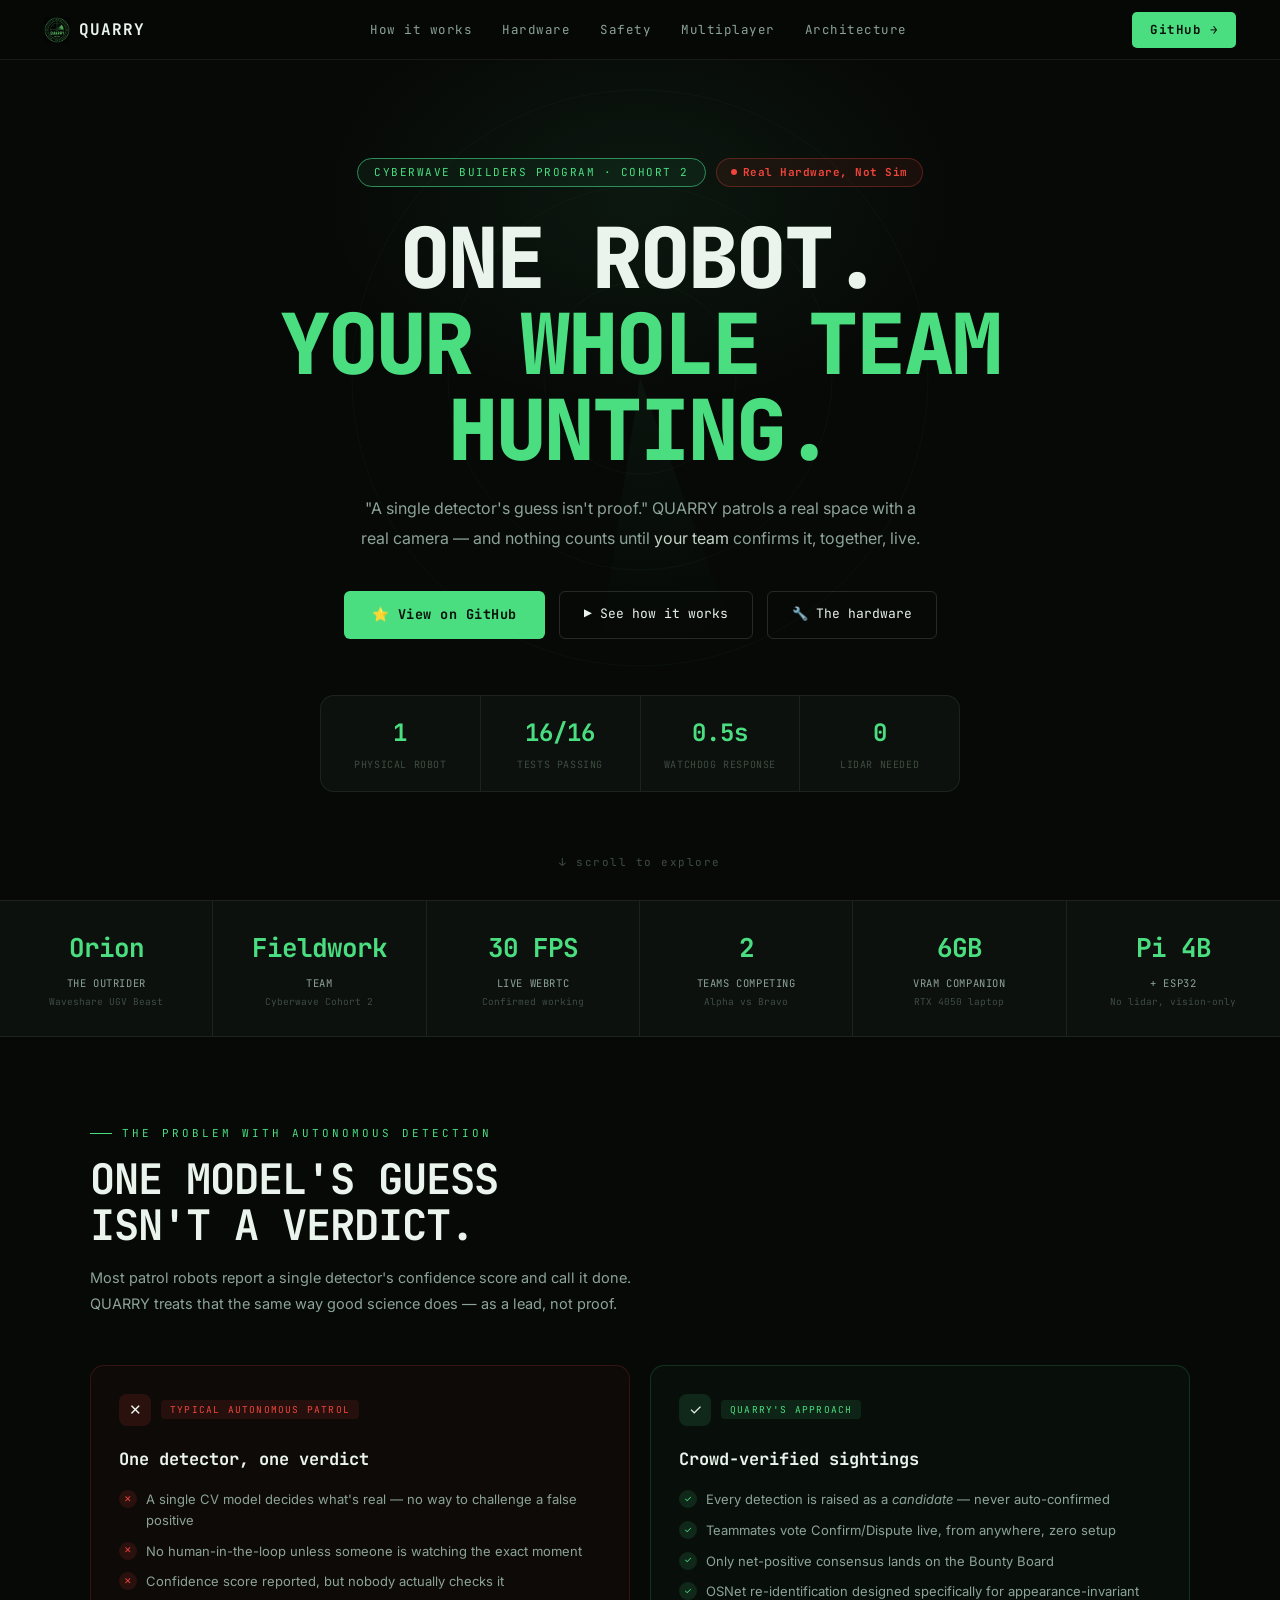
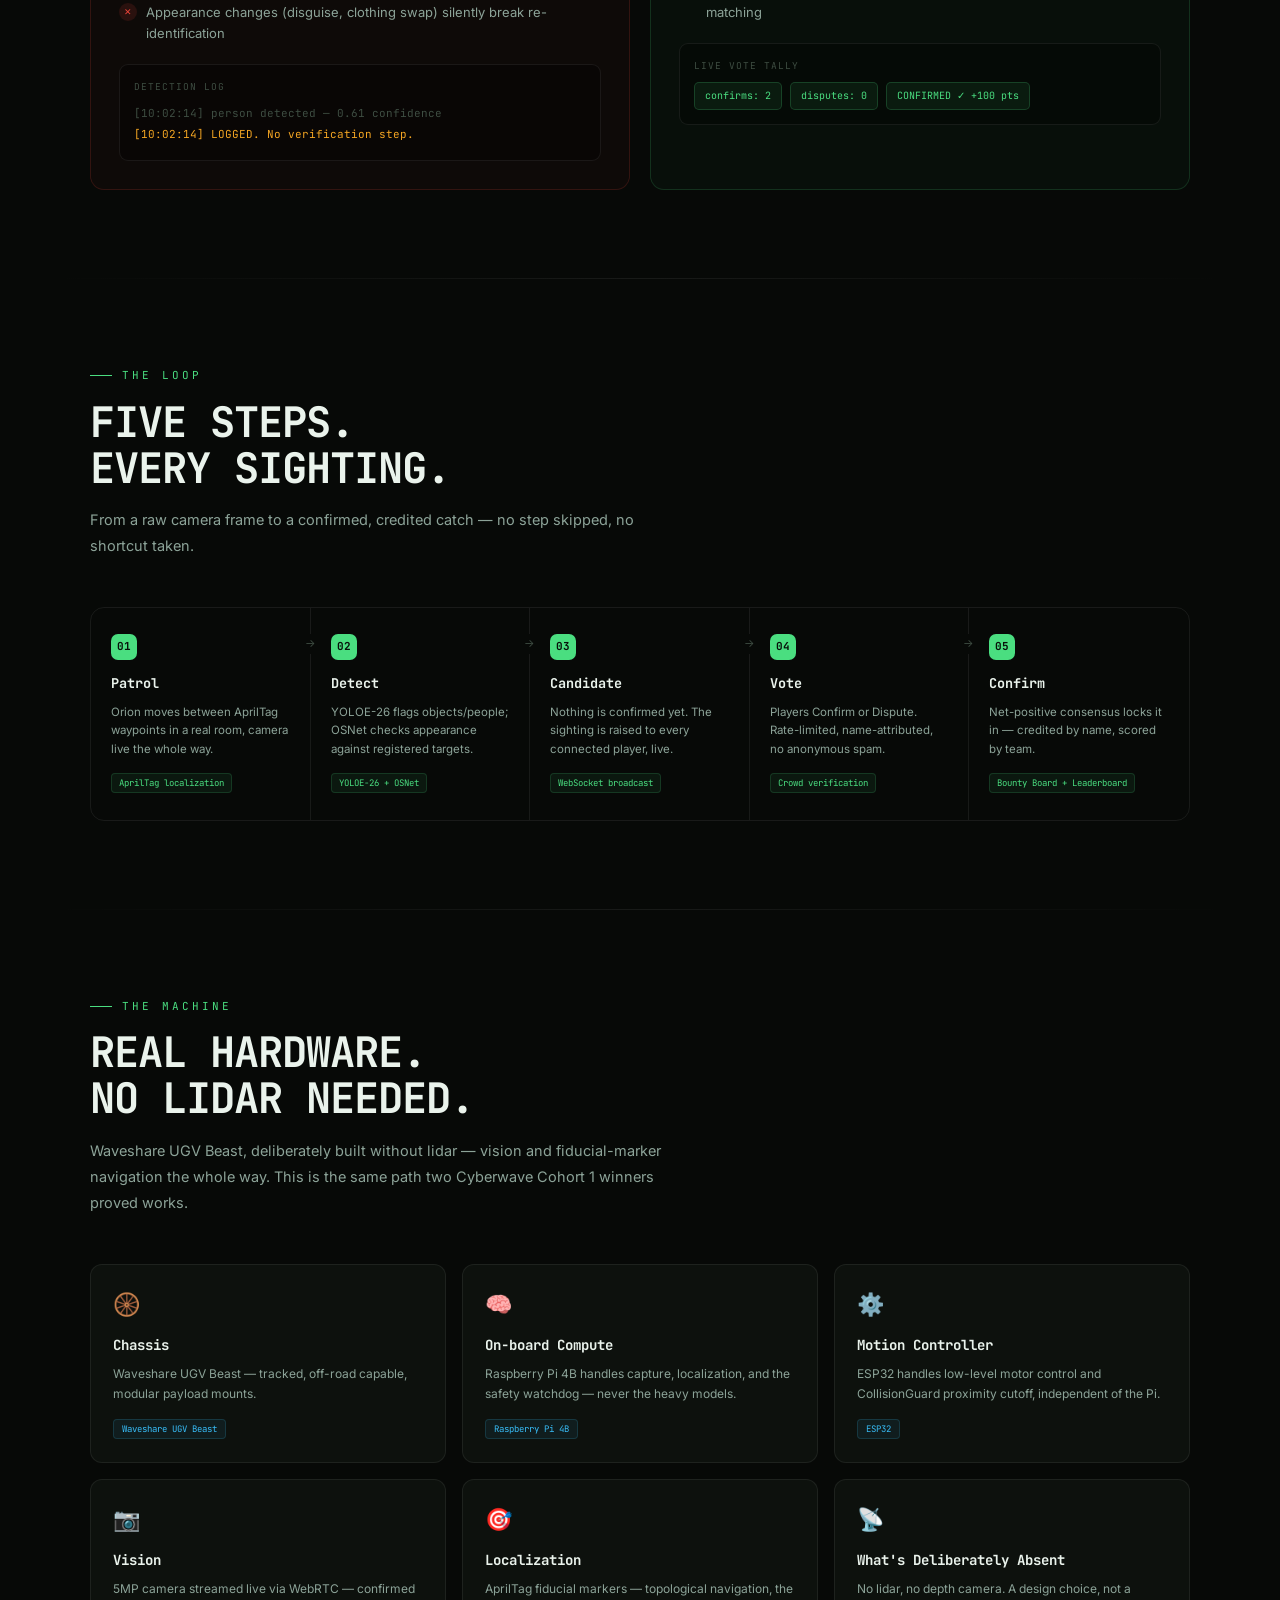
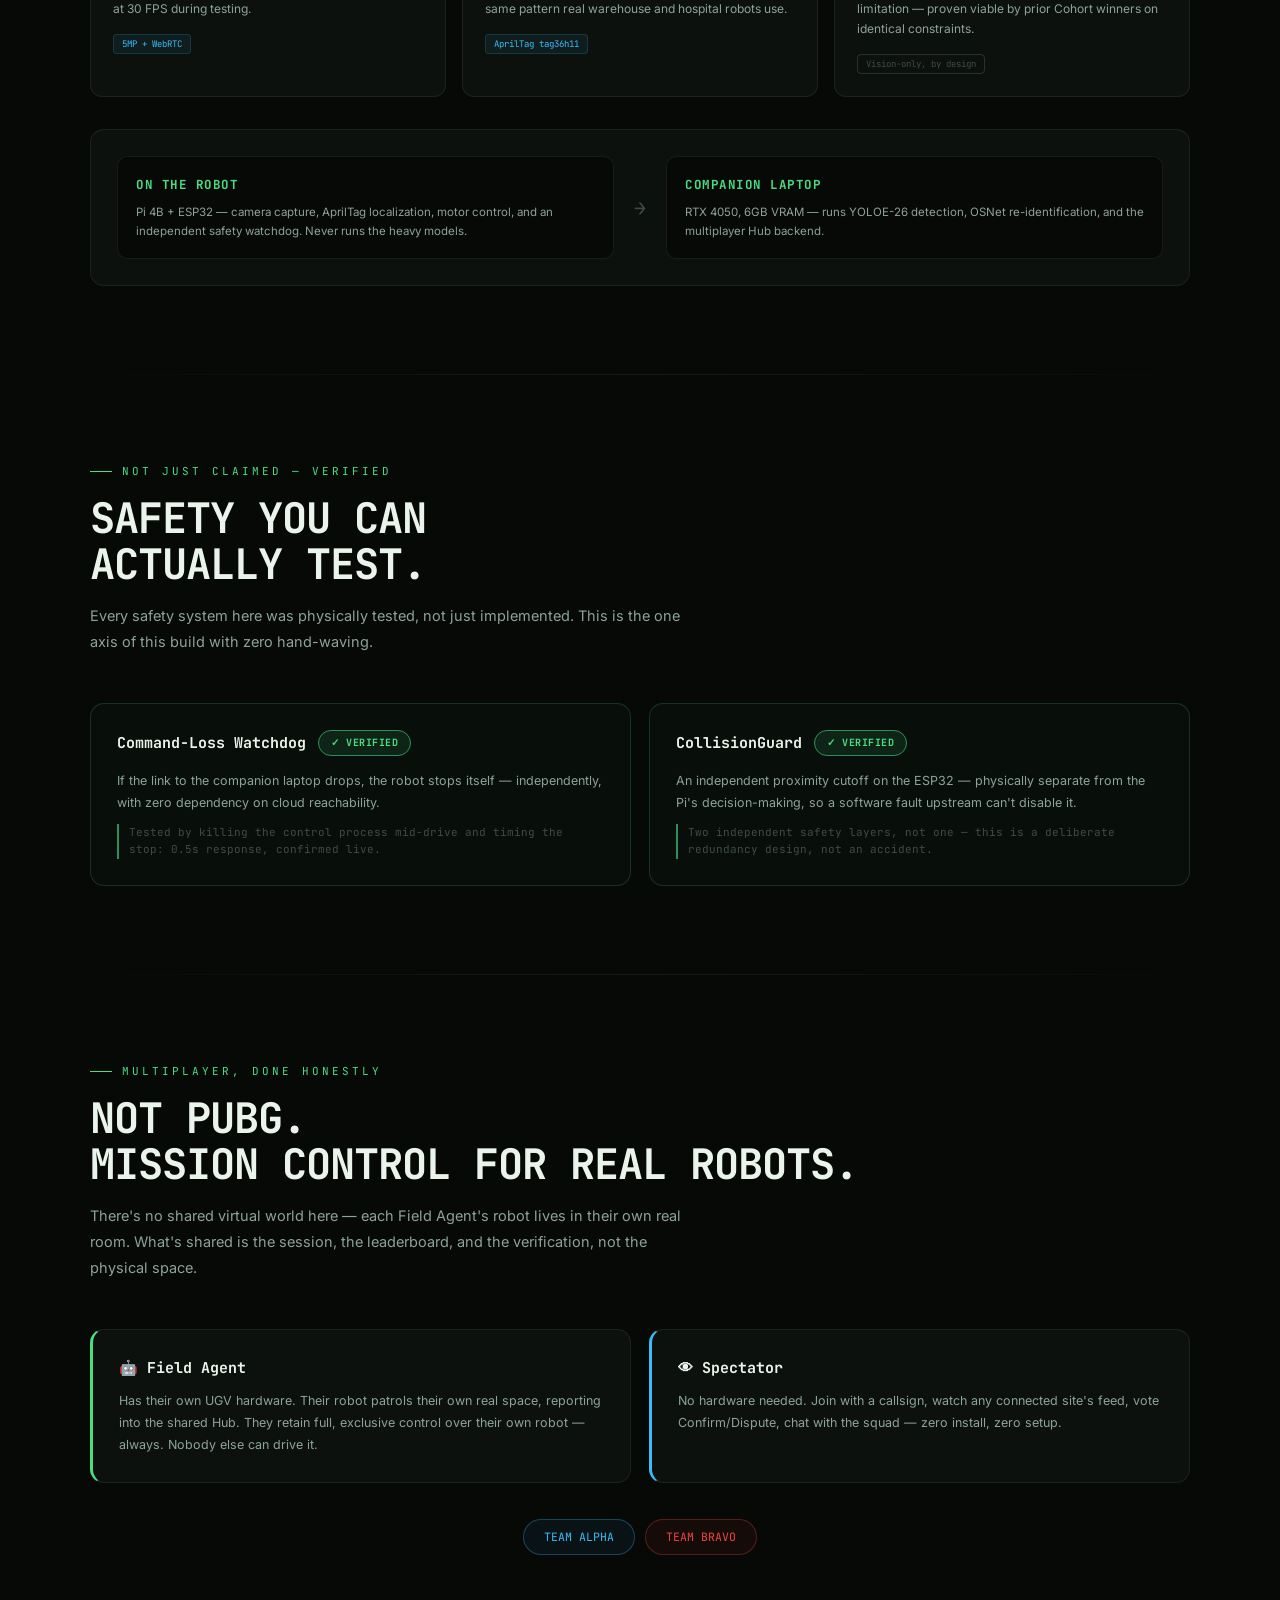
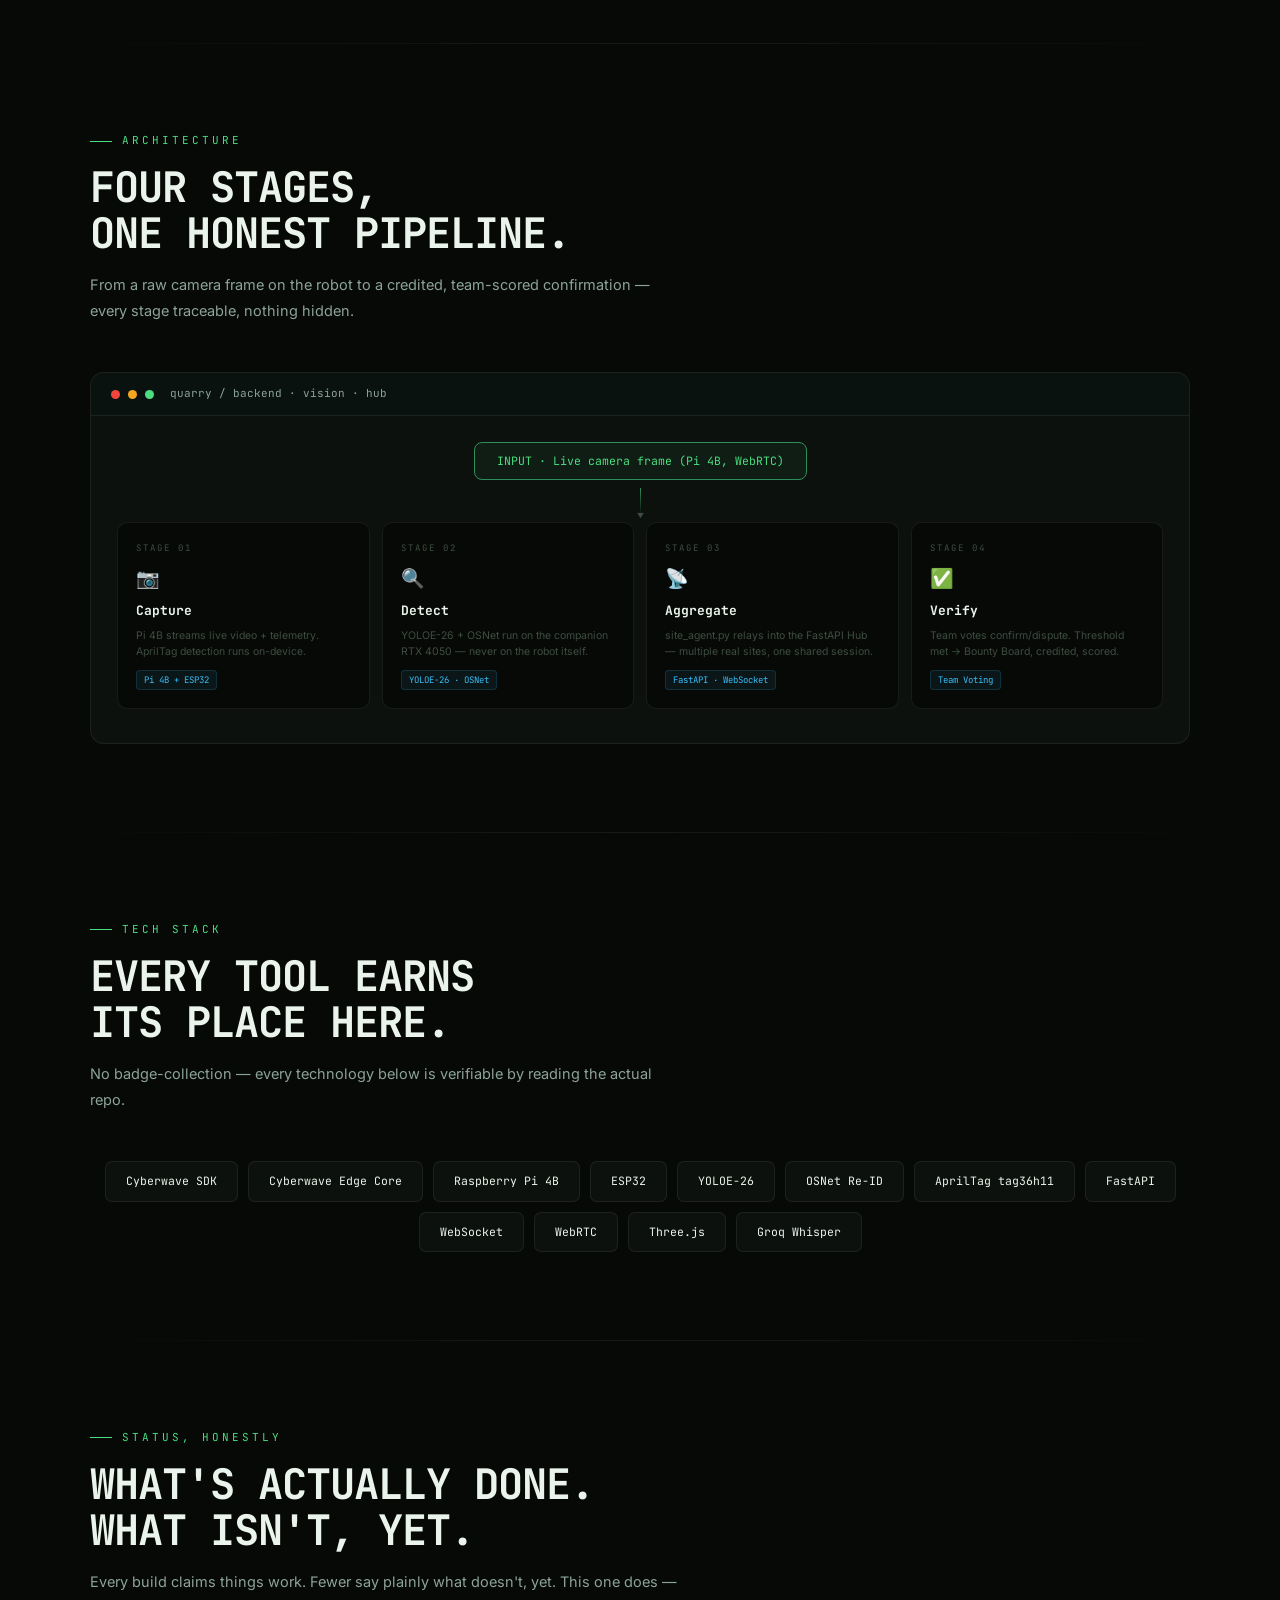
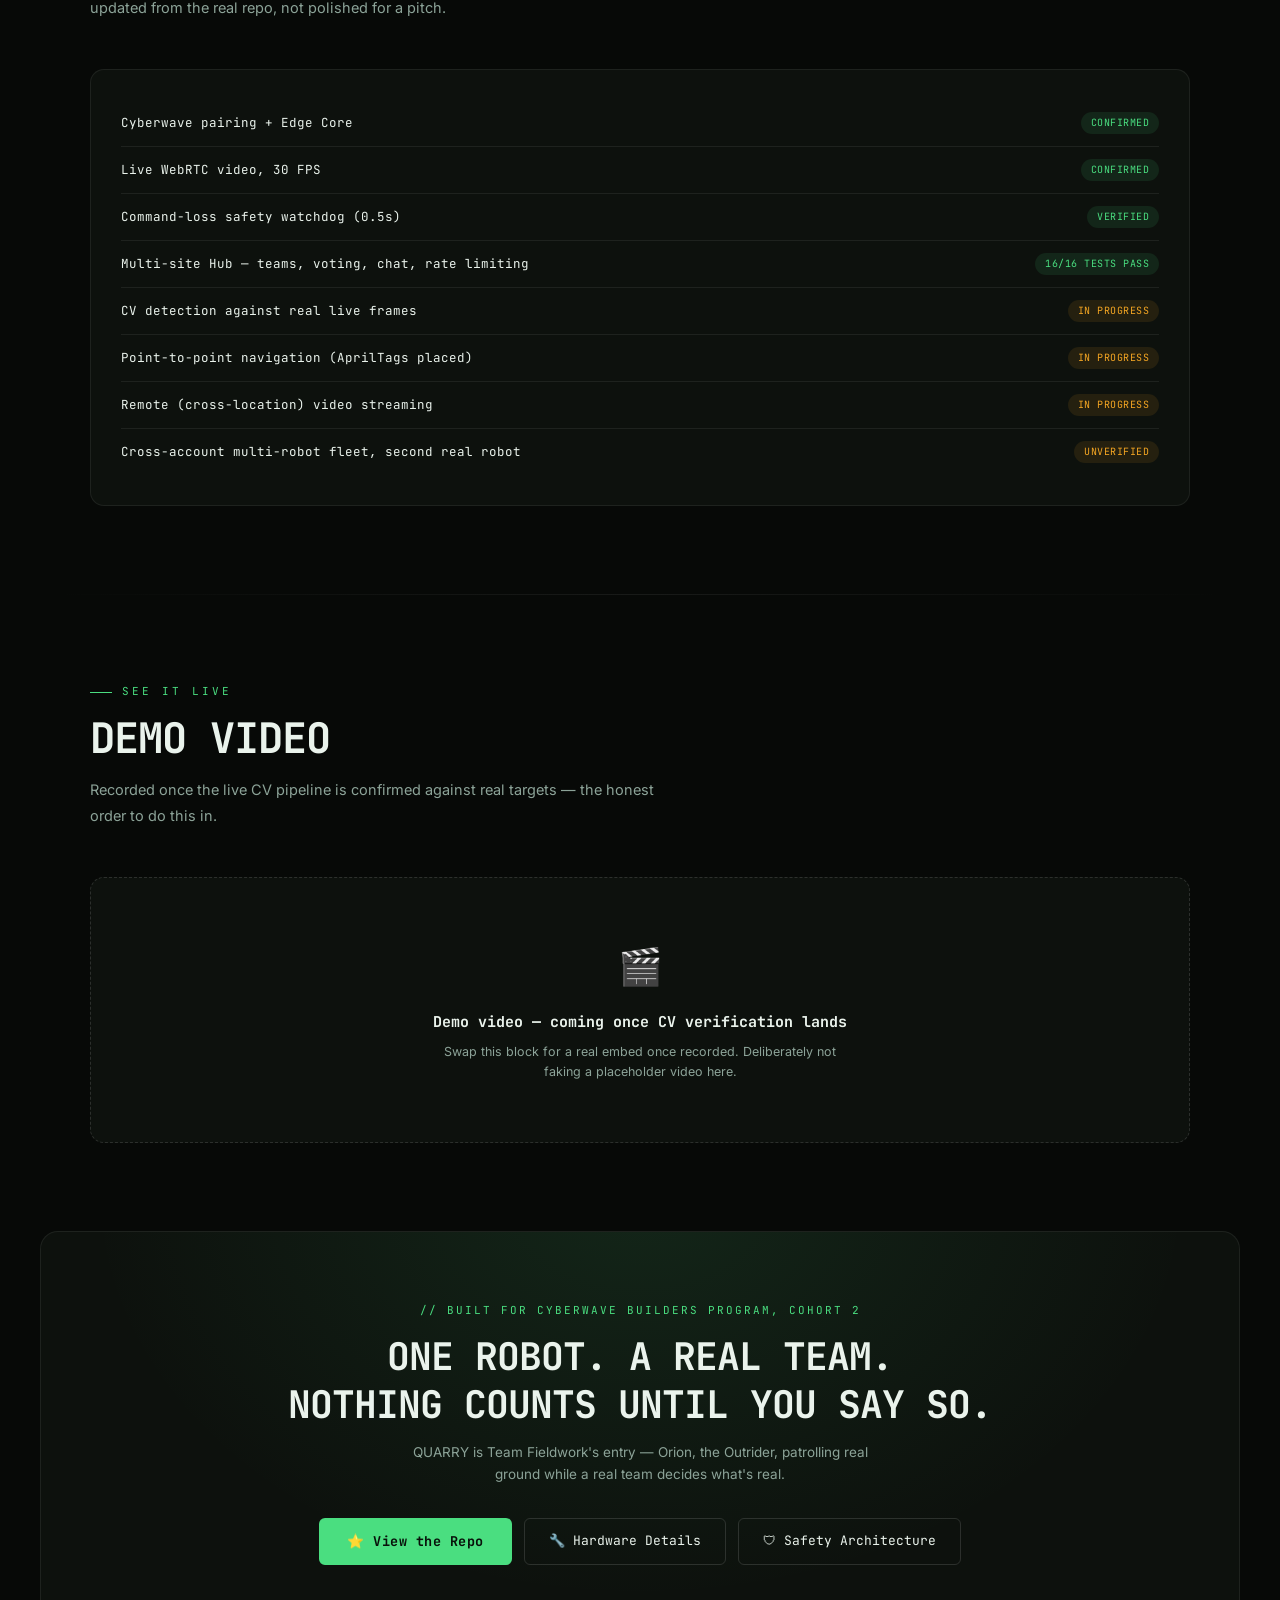
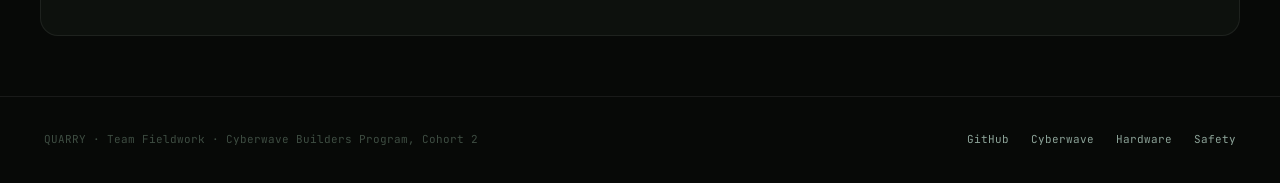
==== docs/index.html @ f756b6cd "Rename landing.html to index.html" ====
<!DOCTYPE html>
<html lang="en">
<head>
<meta charset="UTF-8">
<meta name="viewport" content="width=device-width, initial-scale=1.0">
<title>QUARRY — Hunt Together. Verify Together.</title>
<meta name="description" content="QUARRY — a multiplayer, crowd-verified target-hunting robot. Waveshare UGV Beast, Cyberwave SDK, physically-verified safety systems. Cyberwave Builders Program, Cohort 2.">
<link rel="icon" href="[data-uri]">
<link rel="preconnect" href="https://fonts.googleapis.com">
<link href="https://fonts.googleapis.com/css2?family=JetBrains+Mono:wght@400;500;600;700;800&family=Inter:wght@300;400;500;600;700&display=swap" rel="stylesheet">
<style>
*,*::before,*::after{box-sizing:border-box;margin:0;padding:0}
:root{
  --bg:#070907;--s1:#0d110d;--s2:#111611;--s3:#151b14;
  --border:rgba(255,255,255,0.07);--border2:rgba(255,255,255,0.13);
  --green:#4ADE80;--green-dim:#2F8F5A;--amber:#F5A623;--red:#F0453A;--blue:#38BDF8;
  --text:#EAF3EC;--text2:#8CA398;--text3:#3E4D42;
  --mono:'JetBrains Mono',monospace;--sans:'Inter',sans-serif;
  --glow-green:rgba(74,222,128,0.14);
}
html{scroll-behavior:smooth}
body{background:var(--bg);color:var(--text);font-family:var(--sans);overflow-x:hidden;line-height:1.6}
::-webkit-scrollbar{width:5px}
::-webkit-scrollbar-track{background:transparent}
::-webkit-scrollbar-thumb{background:var(--border2);border-radius:3px}
a{color:inherit}

/* ── LOADER ── */
#loader{position:fixed;inset:0;background:#070907;z-index:9999;display:flex;align-items:center;justify-content:center;transition:opacity .5s,visibility .5s}
#loader.hidden{opacity:0;visibility:hidden}
.loader-inner{display:flex;flex-direction:column;align-items:center;gap:16px}
.loader-radar{position:relative;width:64px;height:64px;display:flex;align-items:center;justify-content:center}
.l-ring{position:absolute;border-radius:50%;border:1.5px solid var(--green);animation:lpulse 2.2s ease-out infinite}
.l-ring.r1{width:64px;height:64px}
.l-ring.r2{width:44px;height:44px;animation-delay:.45s}
.l-ring.r3{width:26px;height:26px;animation-delay:.9s}
@keyframes lpulse{0%{transform:scale(.6);opacity:.8}60%{transform:scale(1.1);opacity:.15}100%{transform:scale(1.2);opacity:0}}
.l-dot{width:8px;height:8px;border-radius:50%;background:var(--green);box-shadow:0 0 12px var(--green)}
.loader-word{font-family:var(--mono);font-size:22px;font-weight:800;letter-spacing:1px}
.loader-word span{color:var(--green)}
.loader-tick{font-family:var(--mono);font-size:11px;color:var(--green);opacity:.65;letter-spacing:.5px;min-height:16px}

/* ── NAV ── */
nav{position:fixed;top:0;left:0;right:0;z-index:100;display:flex;align-items:center;justify-content:space-between;padding:0 44px;height:60px;background:rgba(7,9,7,.85);backdrop-filter:blur(14px);border-bottom:1px solid var(--border)}
.nav-logo{display:flex;align-items:center;gap:9px;text-decoration:none}
.nav-logo img{width:26px;height:26px}
.nav-logo-name{font-family:var(--mono);font-size:16px;font-weight:700;letter-spacing:1px}
.nav-links{display:flex;align-items:center;gap:30px}
.nav-links a{font-size:12.5px;font-family:var(--mono);color:var(--text2);text-decoration:none;letter-spacing:.5px;transition:color .2s}
.nav-links a:hover{color:var(--text)}
.nav-cta{background:var(--green);color:#08110A;font-family:var(--mono);font-size:12.5px;font-weight:700;padding:8px 18px;border-radius:5px;text-decoration:none;letter-spacing:.5px;transition:filter .15s}
.nav-cta:hover{filter:brightness(1.1)}
@media(max-width:860px){.nav-links{display:none}nav{padding:0 20px}}

/* ── HERO ── */
.hero{min-height:100vh;display:flex;flex-direction:column;align-items:center;justify-content:center;text-align:center;padding:120px 24px 70px;position:relative;overflow:hidden}
#hero-canvas{position:absolute;inset:0;opacity:.5}
.hero-glow{position:absolute;top:22%;left:50%;transform:translate(-50%,-50%);width:640px;height:420px;background:radial-gradient(ellipse,rgba(74,222,128,.07) 0%,transparent 70%);pointer-events:none}
.hero-inner{position:relative;z-index:1;max-width:860px}
.hero-badges{display:flex;gap:10px;justify-content:center;flex-wrap:wrap;margin-bottom:28px}
.hero-tag{border:1px solid var(--green-dim);background:rgba(74,222,128,.06);color:var(--green);border-radius:20px;padding:5px 16px;font-family:var(--mono);font-size:11px;letter-spacing:1.5px;text-transform:uppercase}
.live-pill{display:inline-flex;align-items:center;gap:6px;background:rgba(240,69,58,.08);border:1px solid rgba(240,69,58,.3);color:var(--red);border-radius:20px;padding:5px 14px;font-family:var(--mono);font-size:11px;font-weight:700;letter-spacing:.5px}
.live-dot{width:6px;height:6px;border-radius:50%;background:var(--red);animation:pulse 1.5s ease-in-out infinite}
@keyframes pulse{0%,100%{opacity:1;transform:scale(1)}50%{opacity:.45;transform:scale(.8)}}
.hero h1{font-family:var(--mono);font-size:clamp(38px,7.5vw,84px);font-weight:800;letter-spacing:-2px;line-height:1.02;margin-bottom:22px}
.hero h1 .accent{color:var(--green)}
.hero-quote{font-size:16px;color:var(--text2);max-width:560px;margin:0 auto 38px;line-height:1.85}
.hero-quote em{color:#c3d4c8;font-style:normal}
.hero-btns{display:flex;gap:14px;flex-wrap:wrap;justify-content:center;margin-bottom:56px}
.btn-primary{background:var(--green);color:#08110A;padding:13px 28px;border-radius:6px;text-decoration:none;font-weight:700;font-size:13.5px;font-family:var(--mono);letter-spacing:.5px;transition:transform .15s,box-shadow .15s}
.btn-primary:hover{transform:translateY(-2px);box-shadow:0 10px 30px rgba(74,222,128,.25)}
.btn-outline{border:1px solid var(--border2);color:var(--text);padding:12px 24px;border-radius:6px;text-decoration:none;font-size:13px;font-family:var(--mono);transition:all .15s}
.btn-outline:hover{border-color:var(--green-dim);color:var(--green)}
.hero-stats{display:flex;gap:0;justify-content:center;background:var(--s1);border:1px solid var(--border);border-radius:14px;overflow:hidden;max-width:640px;margin:0 auto}
.hero-stat{flex:1;padding:18px 16px;text-align:center;border-right:1px solid var(--border)}
.hero-stat:last-child{border-right:none}
.hero-stat-num{font-family:var(--mono);font-size:24px;font-weight:700;color:var(--green)}
.hero-stat-lbl{font-size:10px;color:var(--text3);margin-top:5px;letter-spacing:.6px;text-transform:uppercase;font-family:var(--mono)}
.hero-scroll{position:absolute;bottom:28px;left:50%;transform:translateX(-50%);color:var(--text3);font-size:11px;font-family:var(--mono);letter-spacing:1.5px;animation:bounce 2.5s ease-in-out infinite}
@keyframes bounce{0%,100%{transform:translateX(-50%) translateY(0)}50%{transform:translateX(-50%) translateY(7px)}}

/* ── STATS STRIP ── */
.stats-strip{background:var(--s1);border-top:1px solid var(--border);border-bottom:1px solid var(--border);display:grid;grid-template-columns:repeat(6,1fr)}
.stat-item{text-align:center;padding:26px 12px;border-right:1px solid var(--border);transition:background .2s}
.stat-item:last-child{border-right:none}
.stat-item:hover{background:var(--s2)}
.stat-item .val{font-family:var(--mono);font-size:26px;font-weight:700;color:var(--green);display:block;letter-spacing:-1px}
.stat-item .lbl{font-size:10.5px;color:var(--text2);margin-top:6px;display:block;text-transform:uppercase;letter-spacing:.6px;font-family:var(--mono)}
.stat-item .sub{font-size:9.5px;color:var(--text3);display:block;margin-top:3px;font-family:var(--mono)}
@media(max-width:860px){.stats-strip{grid-template-columns:repeat(3,1fr)}}

/* ── SECTIONS ── */
section{padding:88px 40px;max-width:1180px;margin:0 auto}
.eyebrow{font-family:var(--mono);font-size:11px;letter-spacing:3px;text-transform:uppercase;color:var(--green);margin-bottom:14px;display:flex;align-items:center;gap:10px}
.eyebrow::before{content:'';width:22px;height:1px;background:var(--green)}
.stitle{font-family:var(--mono);font-size:clamp(26px,4vw,42px);font-weight:700;letter-spacing:-1px;line-height:1.1;margin-bottom:16px}
.ssub{color:var(--text2);font-size:14.5px;line-height:1.8;max-width:600px;margin-bottom:48px}
.divider{height:1px;background:linear-gradient(90deg,transparent,var(--border),transparent);max-width:1180px;margin:0 auto}

/* ── PROBLEM/SOLUTION ── */
.ps-grid{display:grid;grid-template-columns:1fr 1fr;gap:20px}
.ps-card{border-radius:14px;padding:28px;position:relative;overflow:hidden;border:1px solid var(--border)}
.ps-card.bad{background:rgba(240,69,58,.03);border-color:rgba(240,69,58,.16)}
.ps-card.good{background:rgba(74,222,128,.03);border-color:rgba(74,222,128,.16)}
.ps-head{display:flex;align-items:center;gap:10px;margin-bottom:20px}
.ps-icon{width:32px;height:32px;border-radius:8px;display:flex;align-items:center;justify-content:center;font-size:15px}
.bad .ps-icon{background:rgba(240,69,58,.12)}
.good .ps-icon{background:rgba(74,222,128,.12)}
.ps-label{font-family:var(--mono);font-size:9.5px;text-transform:uppercase;letter-spacing:1.2px;padding:2px 9px;border-radius:4px}
.bad .ps-label{color:var(--red);background:rgba(240,69,58,.1)}
.good .ps-label{color:var(--green);background:rgba(74,222,128,.1)}
.ps-card h3{font-family:var(--mono);font-size:17px;font-weight:700;margin-bottom:16px}
.ps-item{display:flex;gap:9px;font-size:13px;color:var(--text2);margin-bottom:10px;line-height:1.6}
.ps-dot{width:18px;height:18px;border-radius:50%;flex-shrink:0;display:flex;align-items:center;justify-content:center;font-size:9px;margin-top:1px}
.bad .ps-dot{background:rgba(240,69,58,.12);color:var(--red)}
.good .ps-dot{background:rgba(74,222,128,.12);color:var(--green)}
.ps-mockup{margin-top:20px;border-radius:9px;background:rgba(0,0,0,.3);border:1px solid var(--border);padding:14px}
.ps-mockup-title{font-family:var(--mono);font-size:9.5px;color:var(--text3);letter-spacing:1px;text-transform:uppercase;margin-bottom:9px}
.mock-line{font-family:var(--mono);font-size:11px;color:var(--text3);padding:2px 0}
.mock-line.hi{color:var(--amber)}
.tally-mock{display:flex;gap:8px;flex-wrap:wrap}
.tally-chip{background:rgba(74,222,128,.08);border:1px solid rgba(74,222,128,.2);border-radius:5px;padding:5px 10px;font-family:var(--mono);font-size:10px;color:var(--green)}
@media(max-width:860px){.ps-grid{grid-template-columns:1fr}}

/* ── STEPS ── */
.steps-row{display:grid;grid-template-columns:repeat(5,1fr);border:1px solid var(--border);border-radius:14px;overflow:hidden;margin-top:8px}
.step-card{padding:26px 20px;border-right:1px solid var(--border);position:relative;transition:background .2s}
.step-card:last-child{border-right:none}
.step-card:hover{background:var(--s2)}
.step-card:not(:last-child)::after{content:'→';position:absolute;top:26px;right:-9px;font-size:11px;color:var(--text3);z-index:2;background:var(--bg);padding:1px 3px}
.step-num{width:26px;height:26px;border-radius:7px;background:var(--green);color:#08110A;display:flex;align-items:center;justify-content:center;font-family:var(--mono);font-size:11px;font-weight:700;margin-bottom:13px}
.step-card h3{font-family:var(--mono);font-size:13.5px;font-weight:700;margin-bottom:8px}
.step-card p{font-size:11.5px;color:var(--text2);line-height:1.6;margin-bottom:10px}
.step-tag{display:inline-block;font-family:var(--mono);font-size:9px;color:var(--green);background:rgba(74,222,128,.07);border:1px solid rgba(74,222,128,.16);border-radius:4px;padding:2px 7px}
@media(max-width:900px){.steps-row{grid-template-columns:repeat(3,1fr)}.step-card:nth-child(3)::after{display:none}}
@media(max-width:600px){.steps-row{grid-template-columns:1fr 1fr}}

/* ── HARDWARE ── */
.hw-grid{display:grid;grid-template-columns:repeat(3,1fr);gap:16px}
.hw-card{background:var(--s1);border:1px solid var(--border);border-radius:12px;padding:22px;transition:all .2s}
.hw-card:hover{border-color:var(--green-dim);transform:translateY(-2px)}
.hw-icon{font-size:22px;margin-bottom:12px}
.hw-card h4{font-family:var(--mono);font-size:14px;font-weight:700;margin-bottom:8px}
.hw-card p{font-size:12px;color:var(--text2);line-height:1.65;margin-bottom:10px}
.hw-badge{display:inline-block;font-family:var(--mono);font-size:9px;color:var(--blue);background:rgba(56,189,248,.07);border:1px solid rgba(56,189,248,.16);border-radius:4px;padding:2px 8px}
.hw-badge.none{color:var(--text3);background:transparent;border-color:var(--border2)}
.split-compute{margin-top:32px;background:var(--s1);border:1px solid var(--border);border-radius:14px;padding:26px;display:flex;align-items:center;gap:20px;flex-wrap:wrap}
.sc-box{flex:1;min-width:220px;background:var(--bg);border:1px solid var(--border);border-radius:10px;padding:18px}
.sc-box h5{font-family:var(--mono);font-size:12.5px;color:var(--green);margin-bottom:8px;letter-spacing:.5px}
.sc-box p{font-size:11.5px;color:var(--text2);line-height:1.6}
.sc-arrow{font-family:var(--mono);color:var(--text3);font-size:20px}
@media(max-width:860px){.hw-grid{grid-template-columns:1fr 1fr}}
@media(max-width:600px){.hw-grid{grid-template-columns:1fr}}

/* ── SAFETY ── */
.safety-grid{display:grid;grid-template-columns:1fr 1fr;gap:18px}
.safety-card{background:rgba(74,222,128,.03);border:1px solid rgba(74,222,128,.18);border-radius:14px;padding:26px}
.safety-head{display:flex;align-items:center;gap:12px;margin-bottom:14px}
.verified-badge{display:inline-flex;align-items:center;gap:6px;background:rgba(74,222,128,.1);border:1px solid var(--green-dim);color:var(--green);border-radius:20px;padding:4px 12px;font-family:var(--mono);font-size:10px;font-weight:700;letter-spacing:.5px}
.safety-card h4{font-family:var(--mono);font-size:15px;font-weight:700}
.safety-card p{font-size:12.5px;color:var(--text2);line-height:1.75;margin-bottom:10px}
.safety-detail{font-family:var(--mono);font-size:11px;color:var(--text3);border-left:2px solid var(--green-dim);padding-left:10px;margin-top:10px}
@media(max-width:860px){.safety-grid{grid-template-columns:1fr}}

/* ── FLEET ── */
.fleet-grid{display:grid;grid-template-columns:1fr 1fr;gap:18px}
.fleet-card{background:var(--s1);border:1px solid var(--border);border-radius:14px;padding:26px}
.fleet-card.agent{border-left:3px solid var(--green)}
.fleet-card.spectator{border-left:3px solid var(--blue)}
.fleet-card h4{font-family:var(--mono);font-size:15px;font-weight:700;margin-bottom:10px}
.fleet-card p{font-size:12.5px;color:var(--text2);line-height:1.75}
.team-pills{display:flex;gap:10px;margin-top:36px;justify-content:center}
.team-pill{font-family:var(--mono);font-size:11.5px;padding:8px 20px;border-radius:20px;border:1px solid}
.team-pill.alpha{color:var(--blue);border-color:rgba(56,189,248,.3);background:rgba(56,189,248,.06)}
.team-pill.bravo{color:var(--red);border-color:rgba(240,69,58,.3);background:rgba(240,69,58,.06)}
@media(max-width:860px){.fleet-grid{grid-template-columns:1fr}}

/* ── ARCHITECTURE ── */
.arch{background:var(--s1);border:1px solid var(--border);border-radius:14px;overflow:hidden}
.arch-bar{background:#0a1210;padding:12px 20px;display:flex;align-items:center;gap:8px;border-bottom:1px solid var(--border);font-family:var(--mono);font-size:11px;color:var(--text2)}
.arch-dot{width:9px;height:9px;border-radius:50%}
.arch-body{padding:26px}
.arch-input{display:flex;justify-content:center;margin-bottom:8px}
.arch-input-box{background:rgba(74,222,128,.06);border:1px solid var(--green-dim);border-radius:8px;padding:9px 22px;font-family:var(--mono);font-size:11.5px;color:var(--green)}
.arch-arrow-v{width:1px;height:26px;background:linear-gradient(to bottom,var(--green-dim),transparent);margin:0 auto;position:relative}
.arch-arrow-v::after{content:'▼';position:absolute;bottom:-7px;left:50%;transform:translateX(-50%);font-size:7px;color:var(--text3)}
.arch-stages{display:grid;grid-template-columns:repeat(4,1fr);gap:12px;margin:8px 0}
.arch-stage{background:var(--bg);border:1px solid var(--border);border-radius:10px;padding:18px}
.arch-stage-num{font-family:var(--mono);font-size:9px;color:var(--text3);text-transform:uppercase;letter-spacing:2px;margin-bottom:8px}
.arch-stage-icon{font-size:19px;margin-bottom:7px}
.arch-stage h4{font-family:var(--mono);font-size:13px;font-weight:700;margin-bottom:6px}
.arch-stage-detail{font-size:10.5px;color:var(--text3);line-height:1.55}
.arch-stage-badge{display:inline-block;margin-top:9px;font-family:var(--mono);font-size:9px;color:var(--blue);background:rgba(56,189,248,.07);border:1px solid rgba(56,189,248,.16);border-radius:4px;padding:2px 7px}
@media(max-width:900px){.arch-stages{grid-template-columns:1fr 1fr}}
@media(max-width:600px){.arch-stages{grid-template-columns:1fr}}

/* ── TECH STACK ── */
.tech-pills{display:flex;flex-wrap:wrap;justify-content:center;gap:10px}
.tech-pill{background:var(--s1);border:1px solid var(--border);border-radius:7px;padding:10px 20px;font-family:var(--mono);font-size:11.5px;color:var(--text);transition:all .2s}
.tech-pill:hover{border-color:var(--green-dim);color:var(--green);background:rgba(74,222,128,.04)}

/* ── HONESTY ── */
.honest-box{background:var(--s1);border:1px solid var(--border);border-radius:14px;padding:30px}
.honest-row{display:flex;justify-content:space-between;align-items:center;padding:12px 0;border-bottom:1px solid var(--border);font-family:var(--mono);font-size:12.5px}
.honest-row:last-child{border-bottom:none}
.honest-status{font-size:10px;padding:3px 10px;border-radius:12px;letter-spacing:.5px}
.honest-status.done{color:var(--green);background:rgba(74,222,128,.1)}
.honest-status.progress{color:var(--amber);background:rgba(245,166,35,.1)}

/* ── DEMO ── */
.demo-box{background:var(--s1);border:1px dashed var(--border2);border-radius:14px;padding:60px 24px;text-align:center}
.demo-box .icon{font-size:36px;margin-bottom:14px}
.demo-box h4{font-family:var(--mono);font-size:15px;margin-bottom:8px}
.demo-box p{font-size:12.5px;color:var(--text2);max-width:420px;margin:0 auto}

/* ── CTA ── */
.cta-section{background:var(--s1);border:1px solid var(--border);border-radius:18px;padding:70px 40px;text-align:center;margin:0 40px 60px;position:relative;overflow:hidden}
.cta-section::before{content:'';position:absolute;inset:0;background:radial-gradient(ellipse at 50% -10%,rgba(74,222,128,.1),transparent 65%);pointer-events:none}
.cta-eyebrow{font-family:var(--mono);font-size:11px;letter-spacing:2px;text-transform:uppercase;color:var(--green);margin-bottom:14px}
.cta-section h2{font-family:var(--mono);font-size:clamp(24px,3.5vw,38px);font-weight:700;letter-spacing:-1px;margin-bottom:14px;line-height:1.25;position:relative}
.cta-section p{color:var(--text2);margin-bottom:32px;font-size:13.5px;max-width:480px;margin-left:auto;margin-right:auto;position:relative}
.cta-btns{display:flex;gap:12px;justify-content:center;flex-wrap:wrap;position:relative}

/* ── FOOTER ── */
footer{border-top:1px solid var(--border);padding:34px 44px;display:flex;align-items:center;justify-content:space-between;flex-wrap:wrap;gap:14px}
.footer-brand{font-family:var(--mono);font-size:11px;color:var(--text3)}
.footer-links{display:flex;gap:22px;flex-wrap:wrap}
footer a{font-family:var(--mono);font-size:11px;color:var(--text2);text-decoration:none;transition:color .2s}
footer a:hover{color:var(--green)}
</style>
</head>
<body>

<div id="loader">
  <div class="loader-inner">
    <div class="loader-radar">
      <div class="l-ring r1"></div><div class="l-ring r2"></div><div class="l-ring r3"></div>
      <div class="l-dot"></div>
    </div>
    <div class="loader-word">QUAR<span>RY</span></div>
    <div class="loader-tick" id="loader-tick">Pairing with Cyberwave…</div>
  </div>
</div>

<nav>
  <a href="#" class="nav-logo"><img src="[data-uri]" alt="QUARRY"><span class="nav-logo-name">QUARRY</span></a>
  <div class="nav-links">
    <a href="#how">How it works</a>
    <a href="#hardware">Hardware</a>
    <a href="#safety">Safety</a>
    <a href="#fleet">Multiplayer</a>
    <a href="#architecture">Architecture</a>
  </div>
  <a href="https://github.com/ashish-doing/Quarry" target="_blank" class="nav-cta">GitHub →</a>
</nav>

<div class="hero">
  <canvas id="hero-canvas"></canvas>
  <div class="hero-glow"></div>
  <div class="hero-inner">
    <div class="hero-badges">
      <span class="hero-tag">Cyberwave Builders Program · Cohort 2</span>
      <span class="live-pill"><span class="live-dot"></span> Real Hardware, Not Sim</span>
    </div>
    <h1>ONE ROBOT.<br><span class="accent">YOUR WHOLE TEAM HUNTING.</span></h1>
    <p class="hero-quote">
      "A single detector's guess isn't proof." QUARRY patrols a real
      space with a real camera — and nothing counts until <em>your
      team</em> confirms it, together, live.
    </p>
    <div class="hero-btns">
      <a href="https://github.com/ashish-doing/Quarry" target="_blank" class="btn-primary">⭐ View on GitHub</a>
      <a href="#how" class="btn-outline">▶ See how it works</a>
      <a href="#hardware" class="btn-outline">🔧 The hardware</a>
    </div>
    <div class="hero-stats">
      <div class="hero-stat"><div class="hero-stat-num">1</div><div class="hero-stat-lbl">Physical Robot</div></div>
      <div class="hero-stat"><div class="hero-stat-num">16/16</div><div class="hero-stat-lbl">Tests Passing</div></div>
      <div class="hero-stat"><div class="hero-stat-num">0.5s</div><div class="hero-stat-lbl">Watchdog Response</div></div>
      <div class="hero-stat"><div class="hero-stat-num">0</div><div class="hero-stat-lbl">LiDAR Needed</div></div>
    </div>
  </div>
  <div class="hero-scroll">↓ scroll to explore</div>
</div>

<div class="stats-strip">
  <div class="stat-item"><span class="val">Orion</span><span class="lbl">The Outrider</span><span class="sub">Waveshare UGV Beast</span></div>
  <div class="stat-item"><span class="val">Fieldwork</span><span class="lbl">Team</span><span class="sub">Cyberwave Cohort 2</span></div>
  <div class="stat-item"><span class="val">30 FPS</span><span class="lbl">Live WebRTC</span><span class="sub">Confirmed working</span></div>
  <div class="stat-item"><span class="val">2</span><span class="lbl">Teams Competing</span><span class="sub">Alpha vs Bravo</span></div>
  <div class="stat-item"><span class="val">6GB</span><span class="lbl">VRAM Companion</span><span class="sub">RTX 4050 laptop</span></div>
  <div class="stat-item"><span class="val">Pi 4B</span><span class="lbl">+ ESP32</span><span class="sub">No lidar, vision-only</span></div>
</div>

<section id="what">
  <div class="eyebrow">The Problem With Autonomous Detection</div>
  <h2 class="stitle">ONE MODEL'S GUESS<br>ISN'T A VERDICT.</h2>
  <p class="ssub">Most patrol robots report a single detector's confidence score and call it done. QUARRY treats that the same way good science does — as a lead, not proof.</p>

  <div class="ps-grid">
    <div class="ps-card bad">
      <div class="ps-head"><div class="ps-icon">✕</div><span class="ps-label">Typical Autonomous Patrol</span></div>
      <h3>One detector, one verdict</h3>
      <div class="ps-item"><div class="ps-dot">✕</div><span>A single CV model decides what's real — no way to challenge a false positive</span></div>
      <div class="ps-item"><div class="ps-dot">✕</div><span>No human-in-the-loop unless someone is watching the exact moment</span></div>
      <div class="ps-item"><div class="ps-dot">✕</div><span>Confidence score reported, but nobody actually checks it</span></div>
      <div class="ps-item"><div class="ps-dot">✕</div><span>Appearance changes (disguise, clothing swap) silently break re-identification</span></div>
      <div class="ps-mockup">
        <div class="ps-mockup-title">Detection log</div>
        <div class="mock-line">[10:02:14] person detected — 0.61 confidence</div>
        <div class="mock-line hi">[10:02:14] LOGGED. No verification step.</div>
      </div>
    </div>
    <div class="ps-card good">
      <div class="ps-head"><div class="ps-icon">✓</div><span class="ps-label">QUARRY's Approach</span></div>
      <h3>Crowd-verified sightings</h3>
      <div class="ps-item"><div class="ps-dot">✓</div><span>Every detection is raised as a <em>candidate</em> — never auto-confirmed</span></div>
      <div class="ps-item"><div class="ps-dot">✓</div><span>Teammates vote Confirm/Dispute live, from anywhere, zero setup</span></div>
      <div class="ps-item"><div class="ps-dot">✓</div><span>Only net-positive consensus lands on the Bounty Board</span></div>
      <div class="ps-item"><div class="ps-dot">✓</div><span>OSNet re-identification designed specifically for appearance-invariant matching</span></div>
      <div class="ps-mockup">
        <div class="ps-mockup-title">Live vote tally</div>
        <div class="tally-mock">
          <span class="tally-chip">confirms: 2</span>
          <span class="tally-chip">disputes: 0</span>
          <span class="tally-chip">CONFIRMED ✓ +100 pts</span>
        </div>
      </div>
    </div>
  </div>
</section>

<div class="divider"></div>

<section id="how">
  <div class="eyebrow">The Loop</div>
  <h2 class="stitle">FIVE STEPS.<br>EVERY SIGHTING.</h2>
  <p class="ssub">From a raw camera frame to a confirmed, credited catch — no step skipped, no shortcut taken.</p>
  <div class="steps-row">
    <div class="step-card">
      <div class="step-num">01</div>
      <h3>Patrol</h3>
      <p>Orion moves between AprilTag waypoints in a real room, camera live the whole way.</p>
      <span class="step-tag">AprilTag localization</span>
    </div>
    <div class="step-card">
      <div class="step-num">02</div>
      <h3>Detect</h3>
      <p>YOLOE-26 flags objects/people; OSNet checks appearance against registered targets.</p>
      <span class="step-tag">YOLOE-26 + OSNet</span>
    </div>
    <div class="step-card">
      <div class="step-num">03</div>
      <h3>Candidate</h3>
      <p>Nothing is confirmed yet. The sighting is raised to every connected player, live.</p>
      <span class="step-tag">WebSocket broadcast</span>
    </div>
    <div class="step-card">
      <div class="step-num">04</div>
      <h3>Vote</h3>
      <p>Players Confirm or Dispute. Rate-limited, name-attributed, no anonymous spam.</p>
      <span class="step-tag">Crowd verification</span>
    </div>
    <div class="step-card">
      <div class="step-num">05</div>
      <h3>Confirm</h3>
      <p>Net-positive consensus locks it in — credited by name, scored by team.</p>
      <span class="step-tag">Bounty Board + Leaderboard</span>
    </div>
  </div>
</section>

<div class="divider"></div>

<section id="hardware">
  <div class="eyebrow">The Machine</div>
  <h2 class="stitle">REAL HARDWARE.<br>NO LIDAR NEEDED.</h2>
  <p class="ssub">Waveshare UGV Beast, deliberately built without lidar — vision and fiducial-marker navigation the whole way. This is the same path two Cyberwave Cohort 1 winners proved works.</p>

  <div class="hw-grid">
    <div class="hw-card">
      <div class="hw-icon">🛞</div>
      <h4>Chassis</h4>
      <p>Waveshare UGV Beast — tracked, off-road capable, modular payload mounts.</p>
      <span class="hw-badge">Waveshare UGV Beast</span>
    </div>
    <div class="hw-card">
      <div class="hw-icon">🧠</div>
      <h4>On-board Compute</h4>
      <p>Raspberry Pi 4B handles capture, localization, and the safety watchdog — never the heavy models.</p>
      <span class="hw-badge">Raspberry Pi 4B</span>
    </div>
    <div class="hw-card">
      <div class="hw-icon">⚙️</div>
      <h4>Motion Controller</h4>
      <p>ESP32 handles low-level motor control and CollisionGuard proximity cutoff, independent of the Pi.</p>
      <span class="hw-badge">ESP32</span>
    </div>
    <div class="hw-card">
      <div class="hw-icon">📷</div>
      <h4>Vision</h4>
      <p>5MP camera streamed live via WebRTC — confirmed at 30 FPS during testing.</p>
      <span class="hw-badge">5MP + WebRTC</span>
    </div>
    <div class="hw-card">
      <div class="hw-icon">🎯</div>
      <h4>Localization</h4>
      <p>AprilTag fiducial markers — topological navigation, the same pattern real warehouse and hospital robots use.</p>
      <span class="hw-badge">AprilTag tag36h11</span>
    </div>
    <div class="hw-card">
      <div class="hw-icon">📡</div>
      <h4>What's Deliberately Absent</h4>
      <p>No lidar, no depth camera. A design choice, not a limitation — proven viable by prior Cohort winners on identical constraints.</p>
      <span class="hw-badge none">Vision-only, by design</span>
    </div>
  </div>

  <div class="split-compute">
    <div class="sc-box"><h5>ON THE ROBOT</h5><p>Pi 4B + ESP32 — camera capture, AprilTag localization, motor control, and an independent safety watchdog. Never runs the heavy models.</p></div>
    <div class="sc-arrow">→</div>
    <div class="sc-box"><h5>COMPANION LAPTOP</h5><p>RTX 4050, 6GB VRAM — runs YOLOE-26 detection, OSNet re-identification, and the multiplayer Hub backend.</p></div>
  </div>
</section>

<div class="divider"></div>

<section id="safety">
  <div class="eyebrow">Not Just Claimed — Verified</div>
  <h2 class="stitle">SAFETY YOU CAN<br>ACTUALLY TEST.</h2>
  <p class="ssub">Every safety system here was physically tested, not just implemented. This is the one axis of this build with zero hand-waving.</p>

  <div class="safety-grid">
    <div class="safety-card">
      <div class="safety-head"><h4>Command-Loss Watchdog</h4><span class="verified-badge">✓ VERIFIED</span></div>
      <p>If the link to the companion laptop drops, the robot stops itself — independently, with zero dependency on cloud reachability.</p>
      <div class="safety-detail">Tested by killing the control process mid-drive and timing the stop: 0.5s response, confirmed live.</div>
    </div>
    <div class="safety-card">
      <div class="safety-head"><h4>CollisionGuard</h4><span class="verified-badge">✓ VERIFIED</span></div>
      <p>An independent proximity cutoff on the ESP32 — physically separate from the Pi's decision-making, so a software fault upstream can't disable it.</p>
      <div class="safety-detail">Two independent safety layers, not one — this is a deliberate redundancy design, not an accident.</div>
    </div>
  </div>
</section>

<div class="divider"></div>

<section id="fleet">
  <div class="eyebrow">Multiplayer, Done Honestly</div>
  <h2 class="stitle">NOT PUBG.<br>MISSION CONTROL FOR REAL ROBOTS.</h2>
  <p class="ssub">There's no shared virtual world here — each Field Agent's robot lives in their own real room. What's shared is the session, the leaderboard, and the verification, not the physical space.</p>

  <div class="fleet-grid">
    <div class="fleet-card agent">
      <h4>🤖 Field Agent</h4>
      <p>Has their own UGV hardware. Their robot patrols their own real space, reporting into the shared Hub. They retain full, exclusive control over their own robot — always. Nobody else can drive it.</p>
    </div>
    <div class="fleet-card spectator">
      <h4>👁 Spectator</h4>
      <p>No hardware needed. Join with a callsign, watch any connected site's feed, vote Confirm/Dispute, chat with the squad — zero install, zero setup.</p>
    </div>
  </div>
  <div class="team-pills">
    <span class="team-pill alpha">TEAM ALPHA</span>
    <span class="team-pill bravo">TEAM BRAVO</span>
  </div>
</section>

<div class="divider"></div>

<section id="architecture">
  <div class="eyebrow">Architecture</div>
  <h2 class="stitle">FOUR STAGES,<br>ONE HONEST PIPELINE.</h2>
  <p class="ssub">From a raw camera frame on the robot to a credited, team-scored confirmation — every stage traceable, nothing hidden.</p>
  <div class="arch">
    <div class="arch-bar">
      <div class="arch-dot" style="background:#F0453A"></div>
      <div class="arch-dot" style="background:#F5A623"></div>
      <div class="arch-dot" style="background:#4ADE80"></div>
      <span style="margin-left:8px">quarry / backend · vision · hub</span>
    </div>
    <div class="arch-body">
      <div class="arch-input"><div class="arch-input-box">INPUT · Live camera frame (Pi 4B, WebRTC)</div></div>
      <div class="arch-arrow-v"></div>
      <div class="arch-stages">
        <div class="arch-stage">
          <div class="arch-stage-num">Stage 01</div>
          <div class="arch-stage-icon">📷</div>
          <h4>Capture</h4>
          <div class="arch-stage-detail">Pi 4B streams live video + telemetry. AprilTag detection runs on-device.</div>
          <span class="arch-stage-badge">Pi 4B + ESP32</span>
        </div>
        <div class="arch-stage">
          <div class="arch-stage-num">Stage 02</div>
          <div class="arch-stage-icon">🔍</div>
          <h4>Detect</h4>
          <div class="arch-stage-detail">YOLOE-26 + OSNet run on the companion RTX 4050 — never on the robot itself.</div>
          <span class="arch-stage-badge">YOLOE-26 · OSNet</span>
        </div>
        <div class="arch-stage">
          <div class="arch-stage-num">Stage 03</div>
          <div class="arch-stage-icon">📡</div>
          <h4>Aggregate</h4>
          <div class="arch-stage-detail">site_agent.py relays into the FastAPI Hub — multiple real sites, one shared session.</div>
          <span class="arch-stage-badge">FastAPI · WebSocket</span>
        </div>
        <div class="arch-stage">
          <div class="arch-stage-num">Stage 04</div>
          <div class="arch-stage-icon">✅</div>
          <h4>Verify</h4>
          <div class="arch-stage-detail">Team votes confirm/dispute. Threshold met → Bounty Board, credited, scored.</div>
          <span class="arch-stage-badge">Team Voting</span>
        </div>
      </div>
    </div>
  </div>
</section>

<div class="divider"></div>

<section id="stack">
  <div class="eyebrow">Tech Stack</div>
  <h2 class="stitle">EVERY TOOL EARNS<br>ITS PLACE HERE.</h2>
  <p class="ssub">No badge-collection — every technology below is verifiable by reading the actual repo.</p>
  <div class="tech-pills">
    <span class="tech-pill">Cyberwave SDK</span>
    <span class="tech-pill">Cyberwave Edge Core</span>
    <span class="tech-pill">Raspberry Pi 4B</span>
    <span class="tech-pill">ESP32</span>
    <span class="tech-pill">YOLOE-26</span>
    <span class="tech-pill">OSNet Re-ID</span>
    <span class="tech-pill">AprilTag tag36h11</span>
    <span class="tech-pill">FastAPI</span>
    <span class="tech-pill">WebSocket</span>
    <span class="tech-pill">WebRTC</span>
    <span class="tech-pill">Three.js</span>
    <span class="tech-pill">Groq Whisper</span>
  </div>
</section>

<div class="divider"></div>

<section id="honesty">
  <div class="eyebrow">Status, Honestly</div>
  <h2 class="stitle">WHAT'S ACTUALLY DONE.<br>WHAT ISN'T, YET.</h2>
  <p class="ssub">Every build claims things work. Fewer say plainly what doesn't, yet. This one does — updated from the real repo, not polished for a pitch.</p>
  <div class="honest-box">
    <div class="honest-row"><span>Cyberwave pairing + Edge Core</span><span class="honest-status done">CONFIRMED</span></div>
    <div class="honest-row"><span>Live WebRTC video, 30 FPS</span><span class="honest-status done">CONFIRMED</span></div>
    <div class="honest-row"><span>Command-loss safety watchdog (0.5s)</span><span class="honest-status done">VERIFIED</span></div>
    <div class="honest-row"><span>Multi-site Hub — teams, voting, chat, rate limiting</span><span class="honest-status done">16/16 TESTS PASS</span></div>
    <div class="honest-row"><span>CV detection against real live frames</span><span class="honest-status progress">IN PROGRESS</span></div>
    <div class="honest-row"><span>Point-to-point navigation (AprilTags placed)</span><span class="honest-status progress">IN PROGRESS</span></div>
    <div class="honest-row"><span>Remote (cross-location) video streaming</span><span class="honest-status progress">IN PROGRESS</span></div>
    <div class="honest-row"><span>Cross-account multi-robot fleet, second real robot</span><span class="honest-status progress">UNVERIFIED</span></div>
  </div>
</section>

<div class="divider"></div>

<section id="demo">
  <div class="eyebrow">See It Live</div>
  <h2 class="stitle">DEMO VIDEO</h2>
  <p class="ssub">Recorded once the live CV pipeline is confirmed against real targets — the honest order to do this in.</p>
  <div class="demo-box">
    <div class="icon">🎬</div>
    <h4>Demo video — coming once CV verification lands</h4>
    <p>Swap this block for a real embed once recorded. Deliberately not faking a placeholder video here.</p>
  </div>
</section>

<div class="cta-section">
  <div class="cta-eyebrow">// Built for Cyberwave Builders Program, Cohort 2</div>
  <h2>ONE ROBOT. A REAL TEAM.<br>NOTHING COUNTS UNTIL YOU SAY SO.</h2>
  <p>QUARRY is Team Fieldwork's entry — Orion, the Outrider, patrolling real ground while a real team decides what's real.</p>
  <div class="cta-btns">
    <a href="https://github.com/ashish-doing/Quarry" target="_blank" class="btn-primary">⭐ View the Repo</a>
    <a href="#hardware" class="btn-outline">🔧 Hardware Details</a>
    <a href="#safety" class="btn-outline">🛡 Safety Architecture</a>
  </div>
</div>

<footer>
  <div class="footer-brand">QUARRY · Team Fieldwork · Cyberwave Builders Program, Cohort 2</div>
  <div class="footer-links">
    <a href="https://github.com/ashish-doing/Quarry" target="_blank">GitHub</a>
    <a href="https://cyberwave.com" target="_blank">Cyberwave</a>
    <a href="#hardware">Hardware</a>
    <a href="#safety">Safety</a>
  </div>
</footer>

<script>
window.addEventListener('load', () => {
  const ticks = ["Pairing with Cyberwave…","Calibrating AprilTags…","Arming safety watchdog…","Ready."];
  let i = 0;
  const el = document.getElementById('loader-tick');
  const iv = setInterval(() => { i++; if (i < ticks.length && el) el.textContent = ticks[i]; else clearInterval(iv); }, 420);
  setTimeout(() => { document.getElementById('loader').classList.add('hidden'); }, 2000);
});

const canvas = document.getElementById('hero-canvas');
const ctx = canvas.getContext('2d');
let W, H;
function resize(){ W = canvas.width = window.innerWidth; H = canvas.height = window.innerHeight; }
resize();
window.addEventListener('resize', resize);
let sweep = 0;
function drawRadar(){
  ctx.clearRect(0,0,W,H);
  const cx = W/2, cy = H*0.42, r = Math.min(W,H)*0.32;
  for (let i=1;i<=3;i++){
    ctx.beginPath();
    ctx.arc(cx,cy,r*(i/3),0,Math.PI*2);
    ctx.strokeStyle = 'rgba(74,222,128,0.08)';
    ctx.lineWidth = 1;
    ctx.stroke();
  }
  const grad = ctx.createRadialGradient(cx,cy,0,cx,cy,r);
  grad.addColorStop(0,'rgba(74,222,128,0.10)');
  grad.addColorStop(1,'rgba(74,222,128,0)');
  ctx.save();
  ctx.beginPath();
  ctx.moveTo(cx,cy);
  ctx.arc(cx,cy,r,sweep,sweep+0.5);
  ctx.closePath();
  ctx.fillStyle = grad;
  ctx.fill();
  ctx.restore();
  sweep += 0.01;
  requestAnimationFrame(drawRadar);
}
drawRadar();

const obs = new IntersectionObserver((entries) => {
  entries.forEach(e => { if (e.isIntersecting) e.target.style.opacity = '1'; });
}, {threshold:0.08});
document.querySelectorAll('section').forEach(s => obs.observe(s));
</script>
</body>
</html>
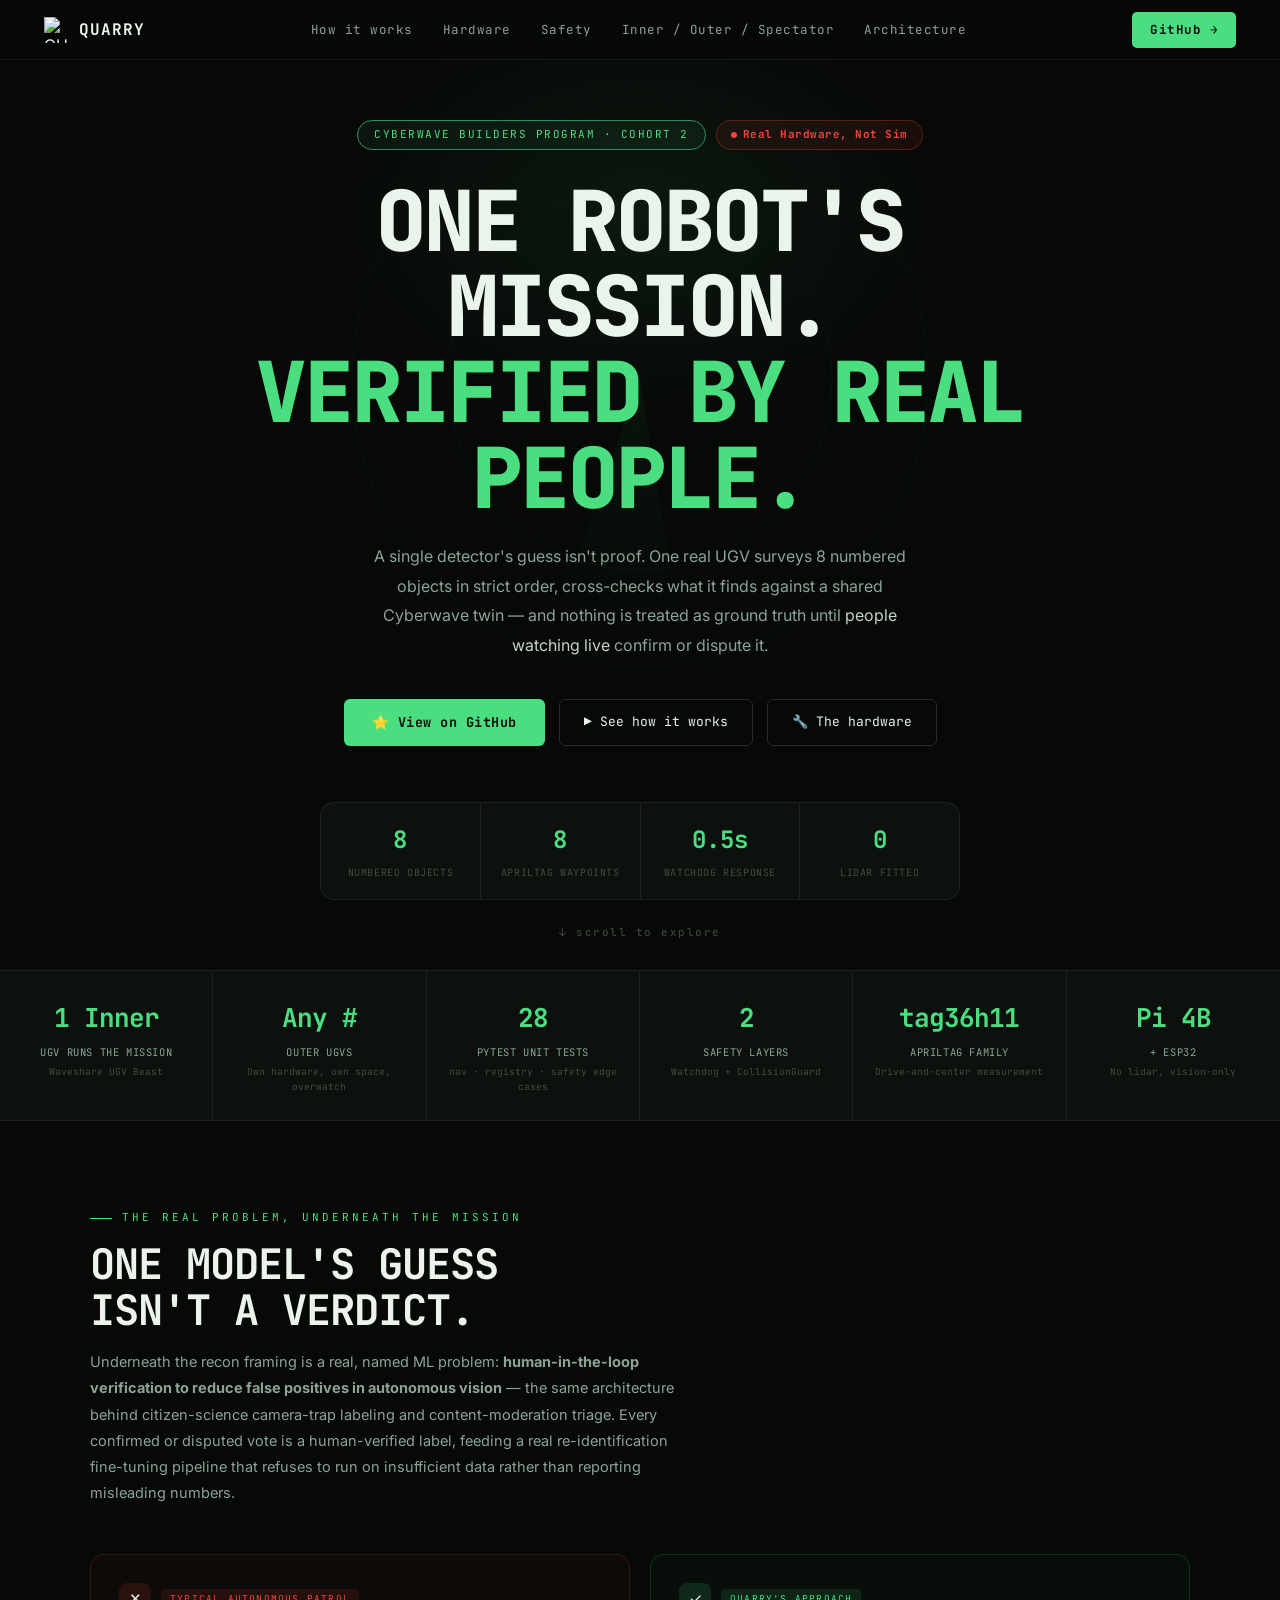
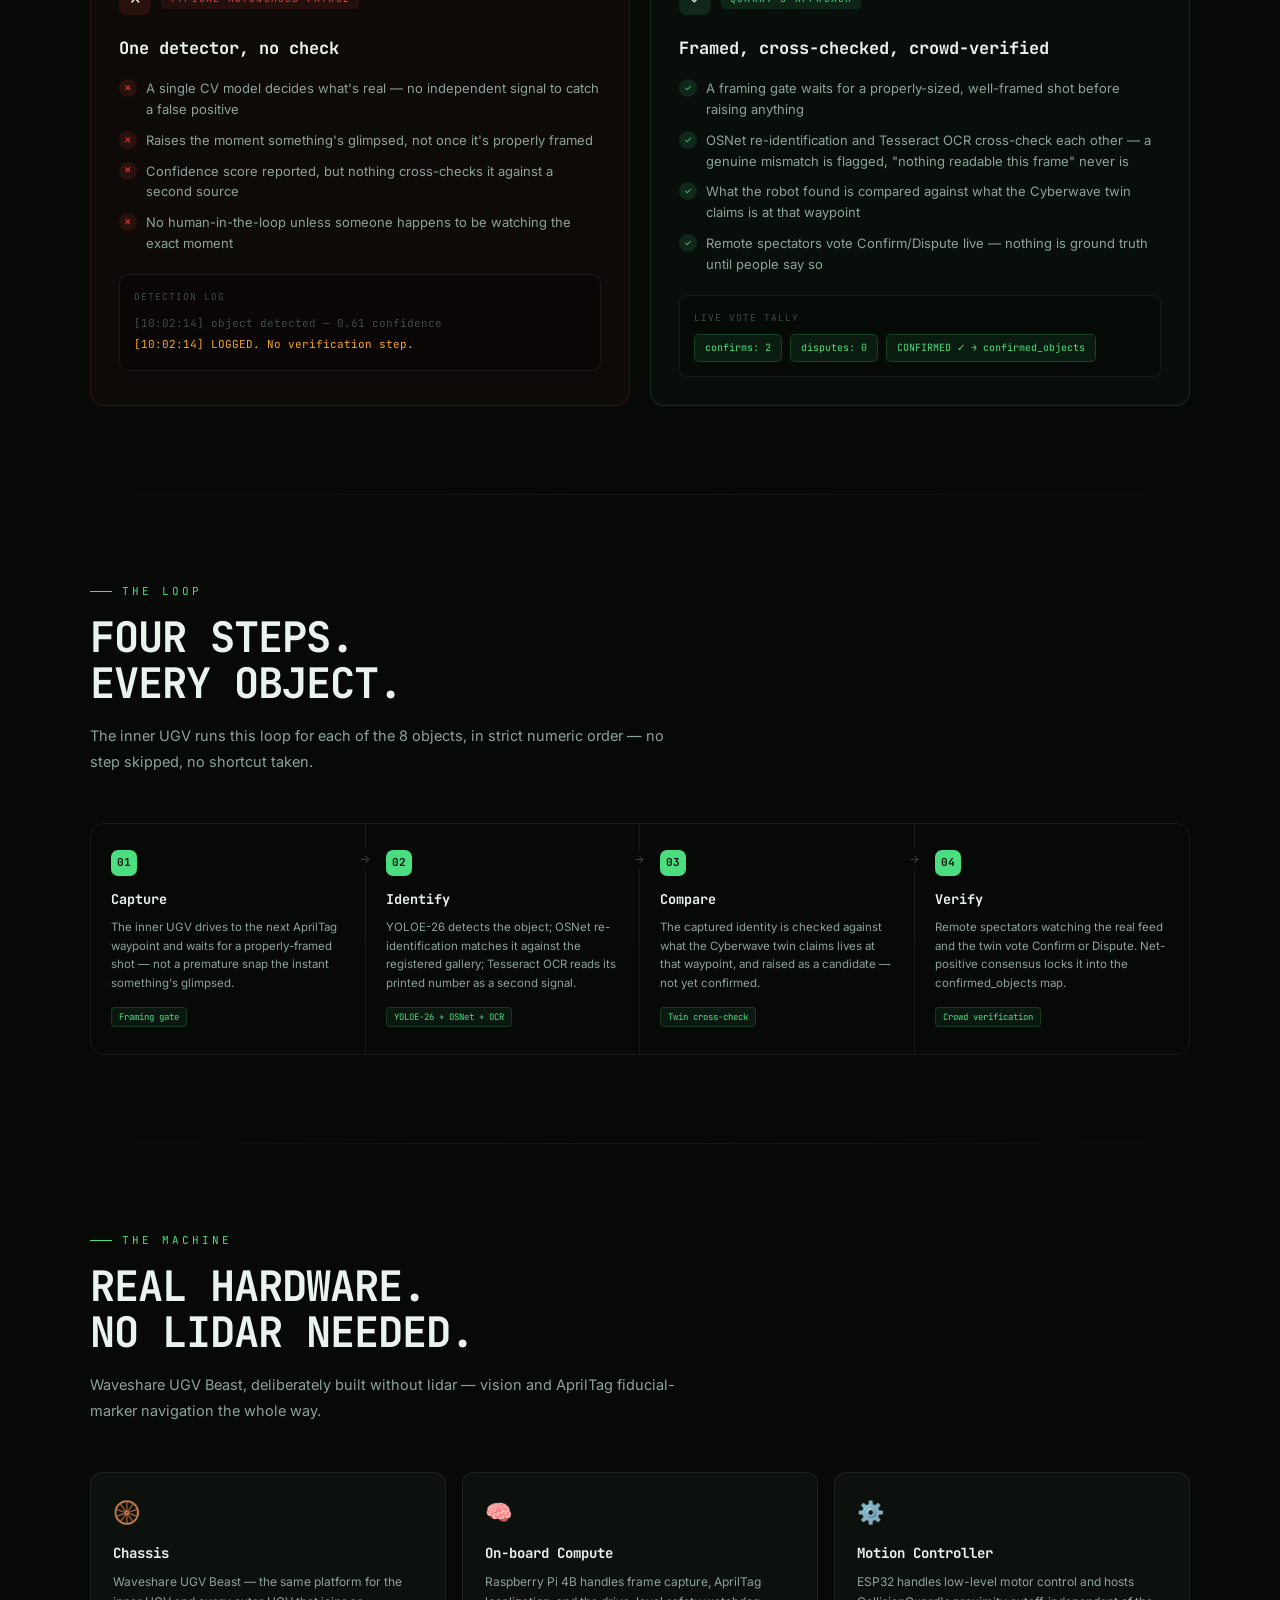
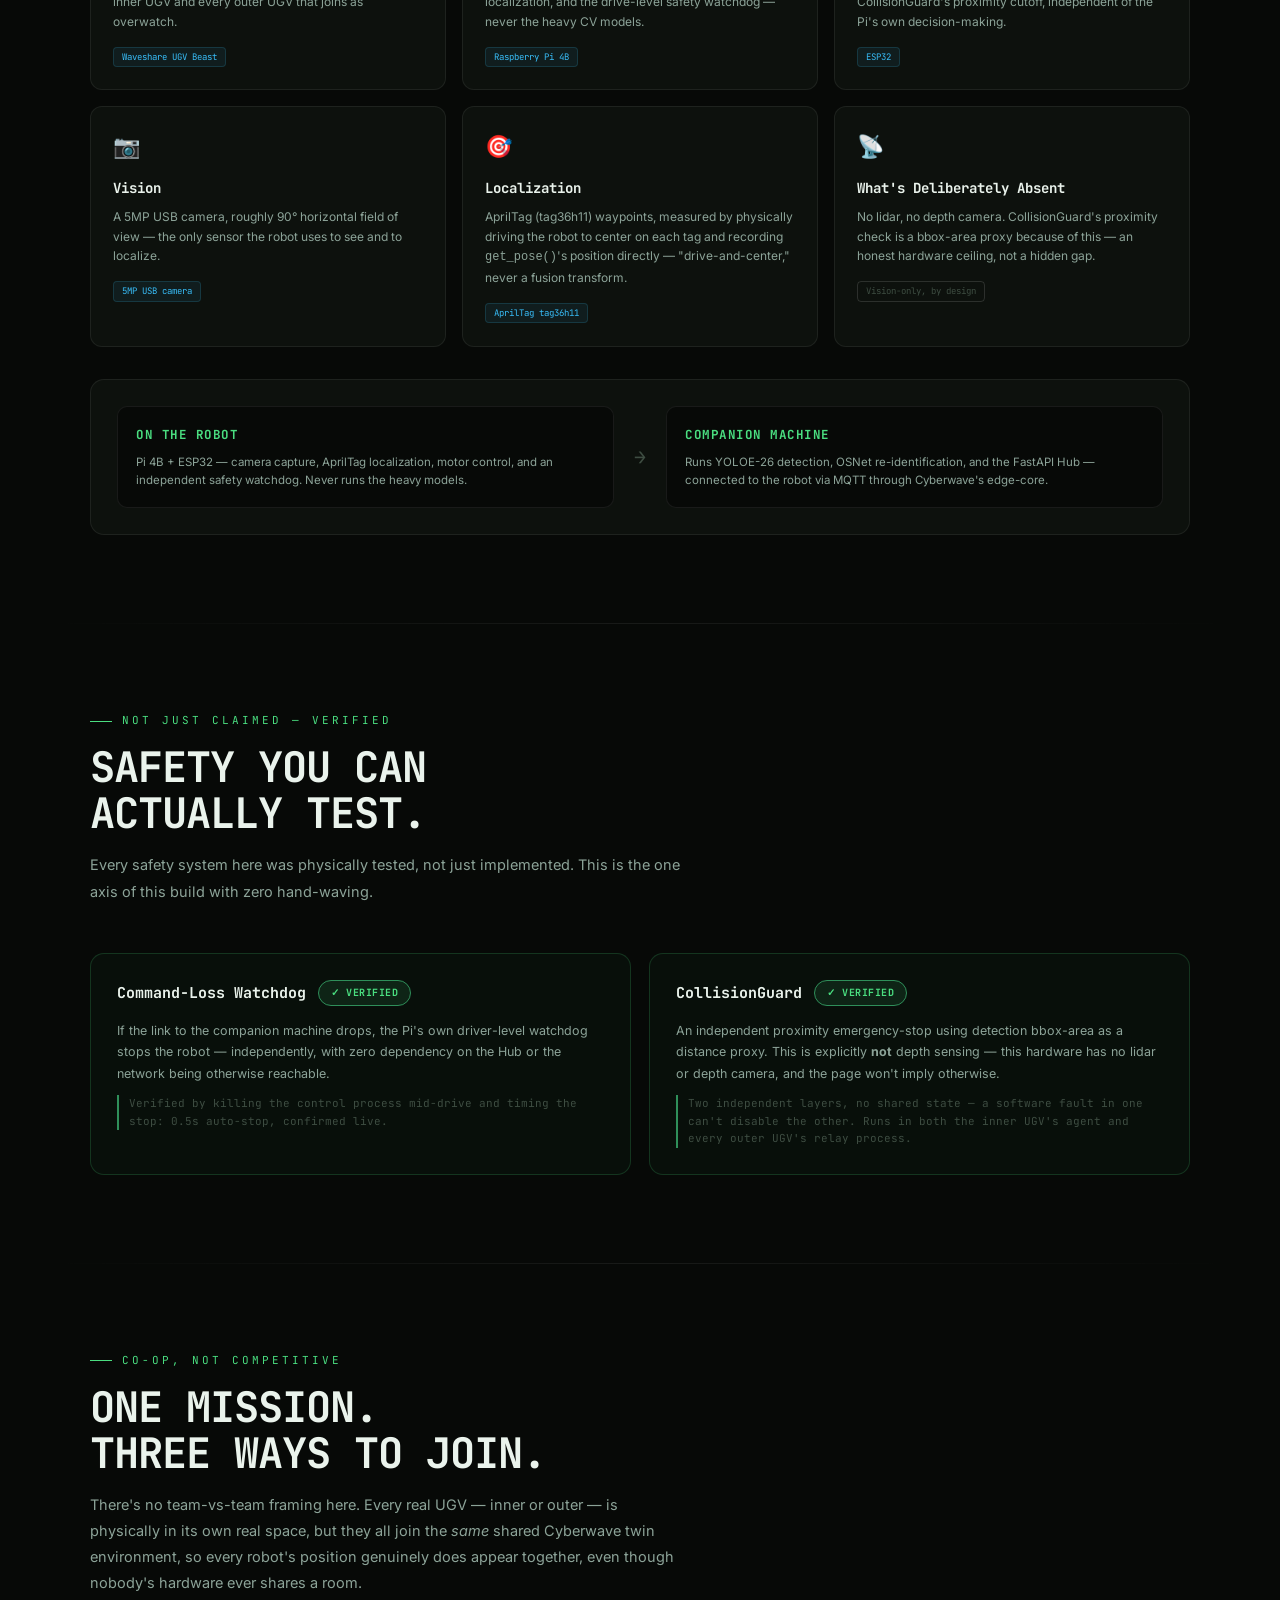
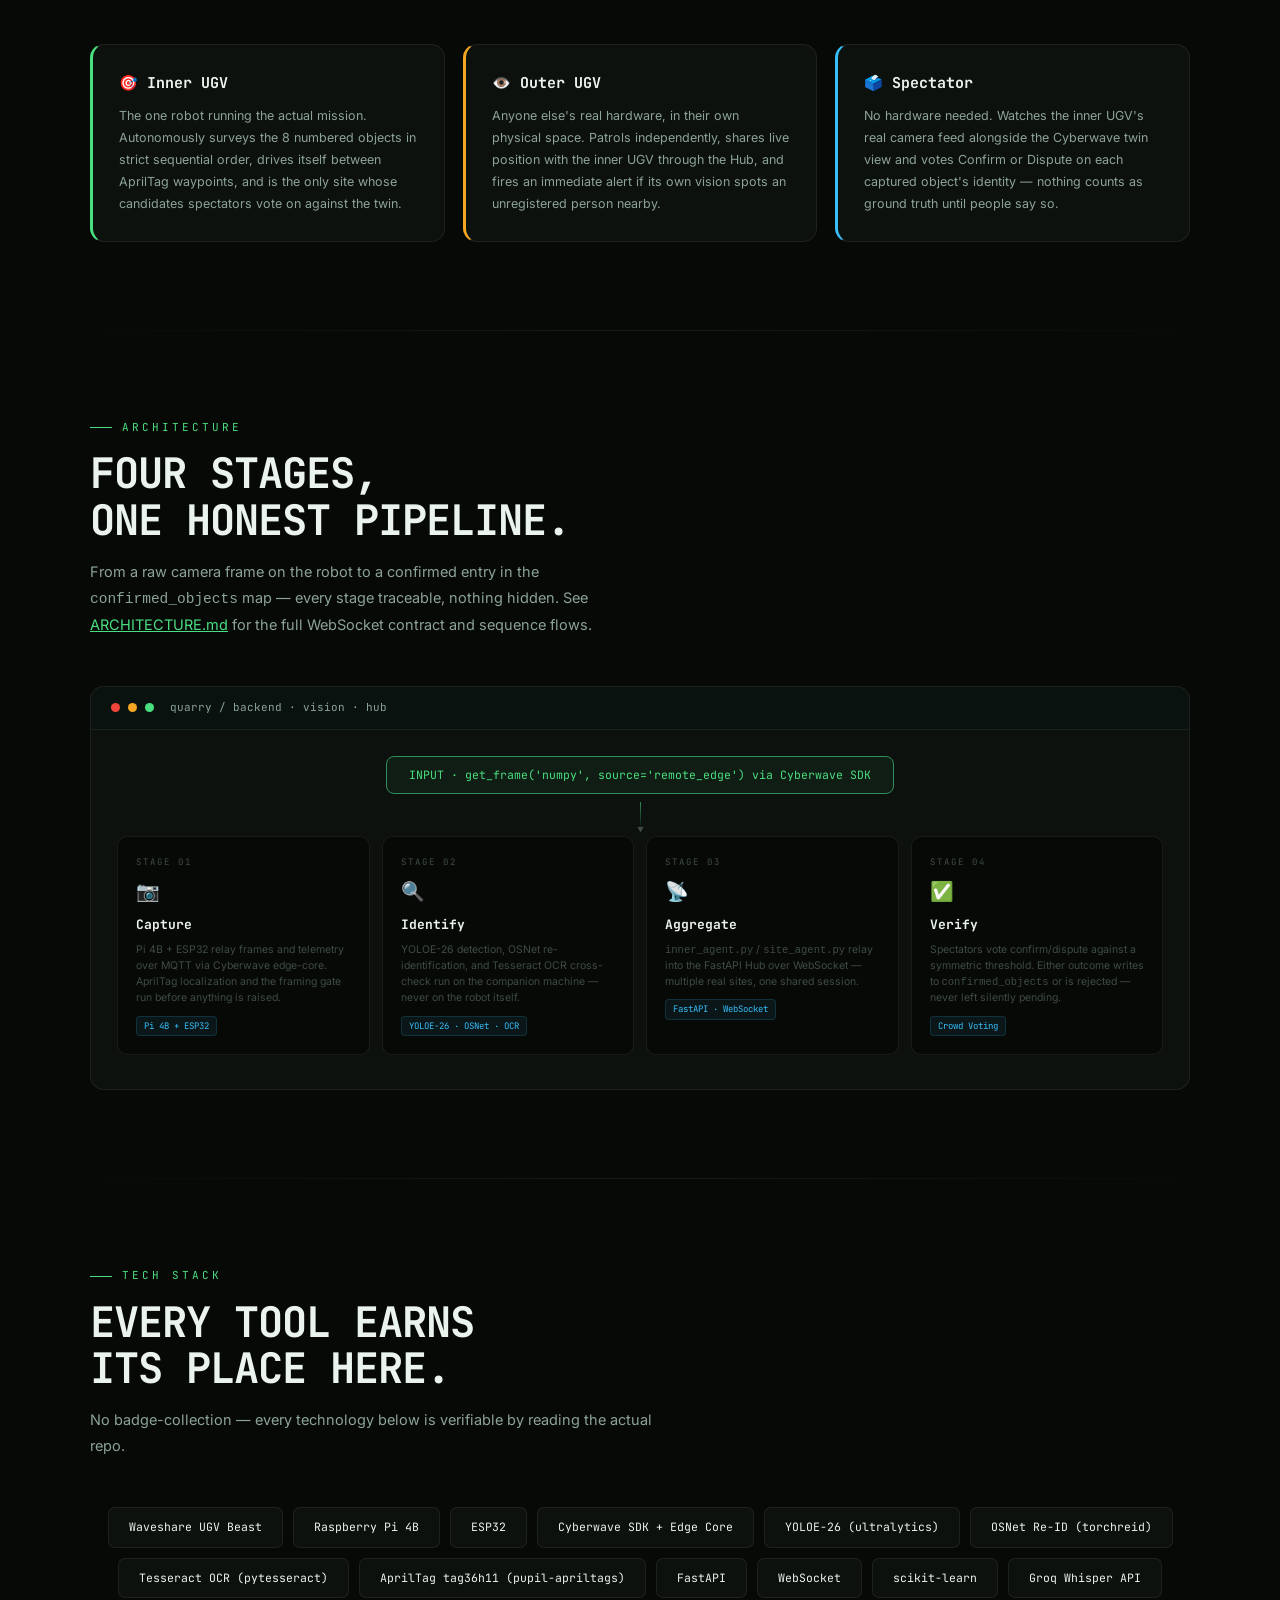
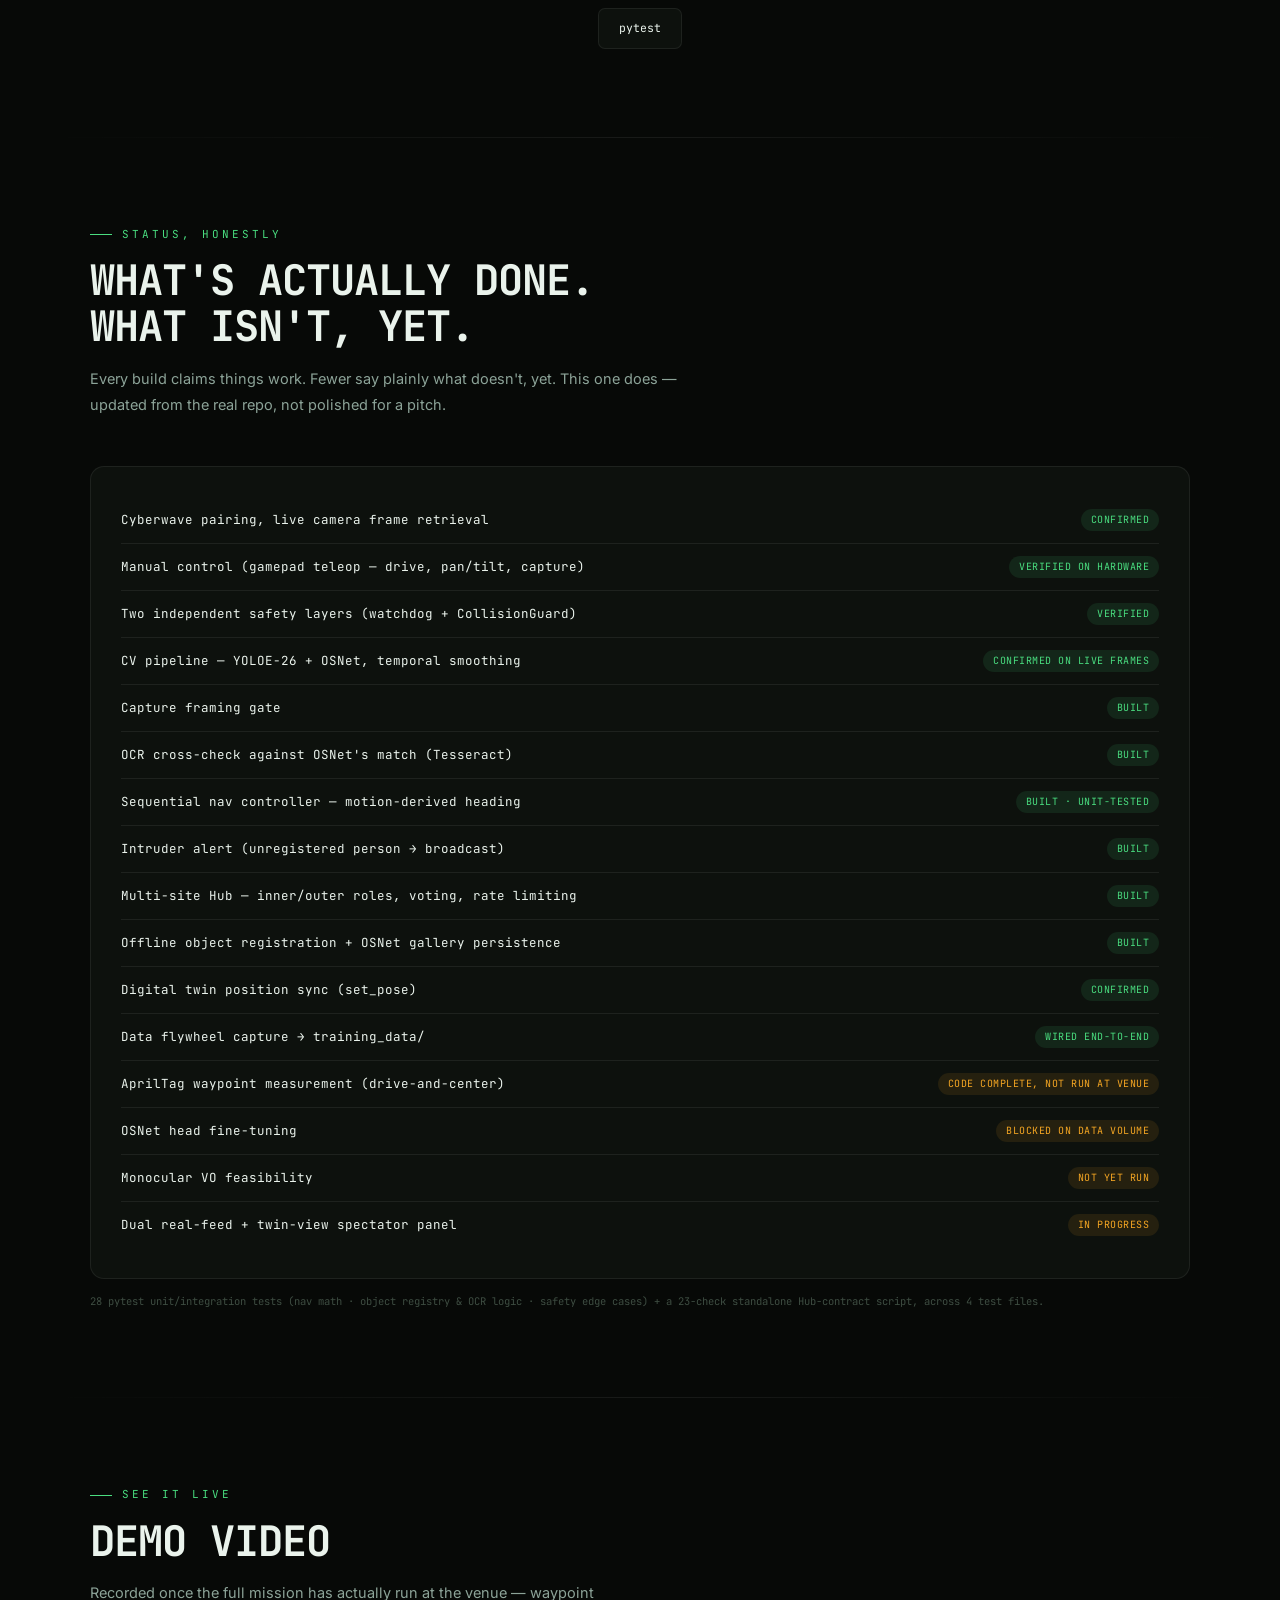
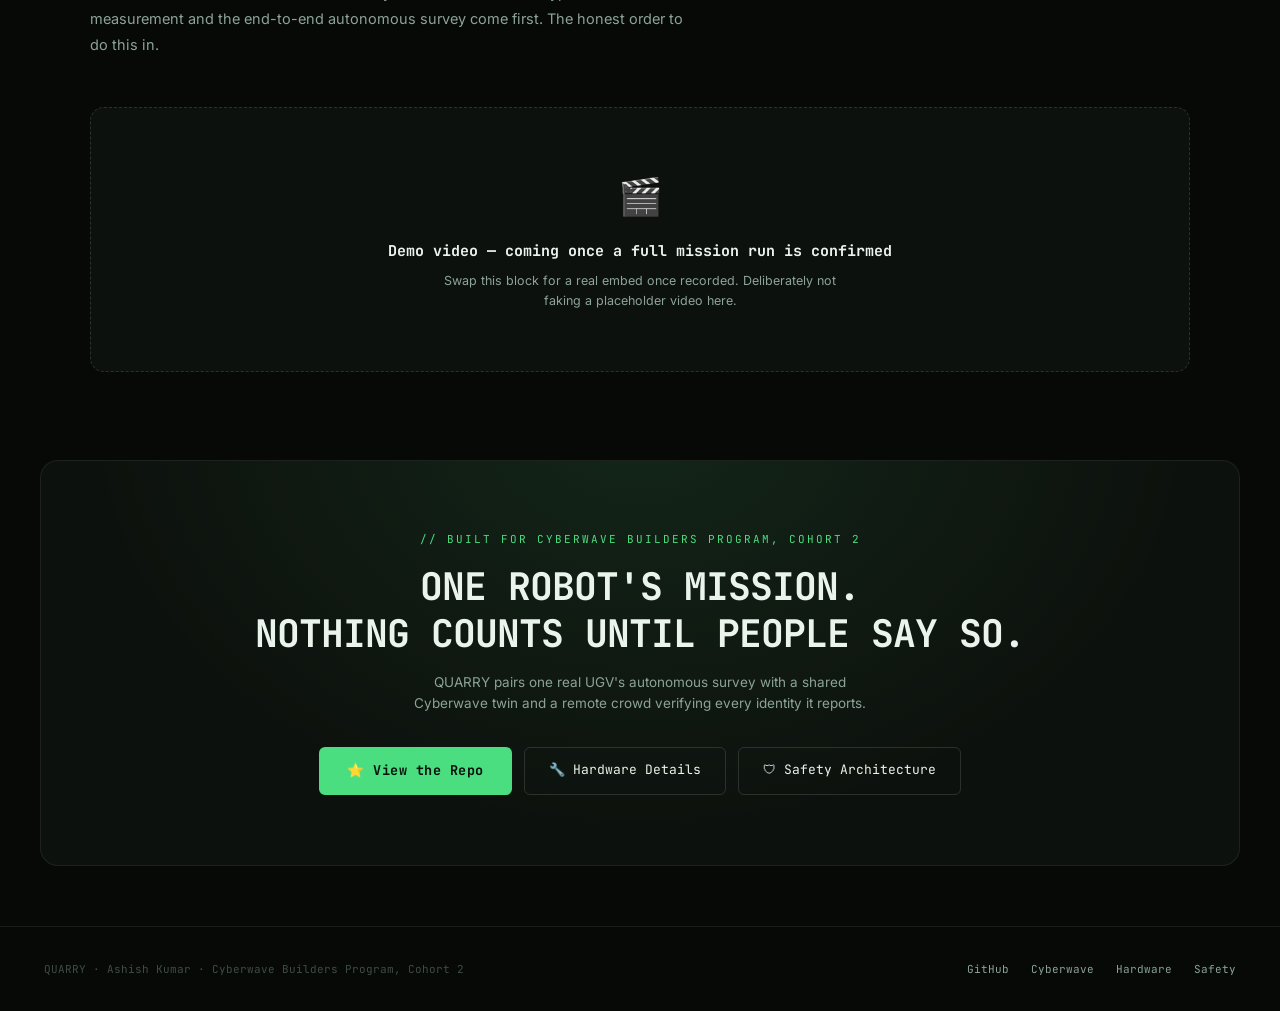
==== commit 90bcee69: "Rewrite landing page for co-op/verification narrative - Remove stale Team Alpha/Bravo, Bounty Board," ====
--- a/docs/index.html
+++ b/docs/index.html
@@ -3,9 +3,9 @@
 <head>
 <meta charset="UTF-8">
 <meta name="viewport" content="width=device-width, initial-scale=1.0">
-<title>QUARRY — Hunt Together. Verify Together.</title>
-<meta name="description" content="QUARRY — a multiplayer, crowd-verified target-hunting robot. Waveshare UGV Beast, Cyberwave SDK, physically-verified safety systems. Cyberwave Builders Program, Cohort 2.">
-<link rel="icon" href="[data-uri]">
+<title>QUARRY — One Robot's Real Mission, Verified by Real People</title>
+<meta name="description" content="QUARRY — a real Waveshare UGV Beast autonomously surveys 8 numbered objects, cross-checked against a shared Cyberwave twin and verified by a remote crowd. Human-in-the-loop verification for autonomous vision. Cyberwave Builders Program, Cohort 2.">
+<link rel="icon" href="[data-uri]">
 <link rel="preconnect" href="https://fonts.googleapis.com">
 <link href="https://fonts.googleapis.com/css2?family=JetBrains+Mono:wght@400;500;600;700;800&family=Inter:wght@300;400;500;600;700&display=swap" rel="stylesheet">
 <style>
@@ -123,7 +123,7 @@
 @media(max-width:860px){.ps-grid{grid-template-columns:1fr}}
 
 /* ── STEPS ── */
-.steps-row{display:grid;grid-template-columns:repeat(5,1fr);border:1px solid var(--border);border-radius:14px;overflow:hidden;margin-top:8px}
+.steps-row{display:grid;grid-template-columns:repeat(4,1fr);border:1px solid var(--border);border-radius:14px;overflow:hidden;margin-top:8px}
 .step-card{padding:26px 20px;border-right:1px solid var(--border);position:relative;transition:background .2s}
 .step-card:last-child{border-right:none}
 .step-card:hover{background:var(--s2)}
@@ -132,8 +132,8 @@
 .step-card h3{font-family:var(--mono);font-size:13.5px;font-weight:700;margin-bottom:8px}
 .step-card p{font-size:11.5px;color:var(--text2);line-height:1.6;margin-bottom:10px}
 .step-tag{display:inline-block;font-family:var(--mono);font-size:9px;color:var(--green);background:rgba(74,222,128,.07);border:1px solid rgba(74,222,128,.16);border-radius:4px;padding:2px 7px}
-@media(max-width:900px){.steps-row{grid-template-columns:repeat(3,1fr)}.step-card:nth-child(3)::after{display:none}}
-@media(max-width:600px){.steps-row{grid-template-columns:1fr 1fr}}
+@media(max-width:900px){.steps-row{grid-template-columns:repeat(2,1fr)}.step-card:nth-child(2n)::after{display:none}}
+@media(max-width:600px){.steps-row{grid-template-columns:1fr}.step-card::after{display:none}}
 
 /* ── HARDWARE ── */
 .hw-grid{display:grid;grid-template-columns:repeat(3,1fr);gap:16px}
@@ -163,17 +163,14 @@
 @media(max-width:860px){.safety-grid{grid-template-columns:1fr}}
 
 /* ── FLEET ── */
-.fleet-grid{display:grid;grid-template-columns:1fr 1fr;gap:18px}
+.fleet-grid{display:grid;grid-template-columns:1fr 1fr 1fr;gap:18px}
 .fleet-card{background:var(--s1);border:1px solid var(--border);border-radius:14px;padding:26px}
-.fleet-card.agent{border-left:3px solid var(--green)}
+.fleet-card.inner{border-left:3px solid var(--green)}
+.fleet-card.outer{border-left:3px solid var(--amber)}
 .fleet-card.spectator{border-left:3px solid var(--blue)}
 .fleet-card h4{font-family:var(--mono);font-size:15px;font-weight:700;margin-bottom:10px}
 .fleet-card p{font-size:12.5px;color:var(--text2);line-height:1.75}
-.team-pills{display:flex;gap:10px;margin-top:36px;justify-content:center}
-.team-pill{font-family:var(--mono);font-size:11.5px;padding:8px 20px;border-radius:20px;border:1px solid}
-.team-pill.alpha{color:var(--blue);border-color:rgba(56,189,248,.3);background:rgba(56,189,248,.06)}
-.team-pill.bravo{color:var(--red);border-color:rgba(240,69,58,.3);background:rgba(240,69,58,.06)}
-@media(max-width:860px){.fleet-grid{grid-template-columns:1fr}}
+@media(max-width:900px){.fleet-grid{grid-template-columns:1fr}}
 
 /* ── ARCHITECTURE ── */
 .arch{background:var(--s1);border:1px solid var(--border);border-radius:14px;overflow:hidden}
@@ -243,12 +240,12 @@
 </div>
 
 <nav>
-  <a href="#" class="nav-logo"><img src="[data-uri]" alt="QUARRY"><span class="nav-logo-name">QUARRY</span></a>
+  <a href="#" class="nav-logo"><img src="[data-uri]" alt="QUARRY"><span class="nav-logo-name">QUARRY</span></a>
   <div class="nav-links">
     <a href="#how">How it works</a>
     <a href="#hardware">Hardware</a>
     <a href="#safety">Safety</a>
-    <a href="#fleet">Multiplayer</a>
+    <a href="#roles">Inner / Outer / Spectator</a>
     <a href="#architecture">Architecture</a>
   </div>
   <a href="https://github.com/ashish-doing/Quarry" target="_blank" class="nav-cta">GitHub →</a>
@@ -262,11 +259,12 @@
       <span class="hero-tag">Cyberwave Builders Program · Cohort 2</span>
       <span class="live-pill"><span class="live-dot"></span> Real Hardware, Not Sim</span>
     </div>
-    <h1>ONE ROBOT.<br><span class="accent">YOUR WHOLE TEAM HUNTING.</span></h1>
+    <h1>ONE ROBOT'S MISSION.<br><span class="accent">VERIFIED BY REAL PEOPLE.</span></h1>
     <p class="hero-quote">
-      "A single detector's guess isn't proof." QUARRY patrols a real
-      space with a real camera — and nothing counts until <em>your
-      team</em> confirms it, together, live.
+      A single detector's guess isn't proof. One real UGV surveys 8 numbered
+      objects in strict order, cross-checks what it finds against a shared
+      Cyberwave twin — and nothing is treated as ground truth until <em>people
+      watching live</em> confirm or dispute it.
     </p>
     <div class="hero-btns">
       <a href="https://github.com/ashish-doing/Quarry" target="_blank" class="btn-primary">⭐ View on GitHub</a>
@@ -274,56 +272,56 @@
       <a href="#hardware" class="btn-outline">🔧 The hardware</a>
     </div>
     <div class="hero-stats">
-      <div class="hero-stat"><div class="hero-stat-num">1</div><div class="hero-stat-lbl">Physical Robot</div></div>
-      <div class="hero-stat"><div class="hero-stat-num">16/16</div><div class="hero-stat-lbl">Tests Passing</div></div>
+      <div class="hero-stat"><div class="hero-stat-num">8</div><div class="hero-stat-lbl">Numbered Objects</div></div>
+      <div class="hero-stat"><div class="hero-stat-num">8</div><div class="hero-stat-lbl">AprilTag Waypoints</div></div>
       <div class="hero-stat"><div class="hero-stat-num">0.5s</div><div class="hero-stat-lbl">Watchdog Response</div></div>
-      <div class="hero-stat"><div class="hero-stat-num">0</div><div class="hero-stat-lbl">LiDAR Needed</div></div>
+      <div class="hero-stat"><div class="hero-stat-num">0</div><div class="hero-stat-lbl">LiDAR Fitted</div></div>
     </div>
   </div>
   <div class="hero-scroll">↓ scroll to explore</div>
 </div>
 
 <div class="stats-strip">
-  <div class="stat-item"><span class="val">Orion</span><span class="lbl">The Outrider</span><span class="sub">Waveshare UGV Beast</span></div>
-  <div class="stat-item"><span class="val">Fieldwork</span><span class="lbl">Team</span><span class="sub">Cyberwave Cohort 2</span></div>
-  <div class="stat-item"><span class="val">30 FPS</span><span class="lbl">Live WebRTC</span><span class="sub">Confirmed working</span></div>
-  <div class="stat-item"><span class="val">2</span><span class="lbl">Teams Competing</span><span class="sub">Alpha vs Bravo</span></div>
-  <div class="stat-item"><span class="val">6GB</span><span class="lbl">VRAM Companion</span><span class="sub">RTX 4050 laptop</span></div>
+  <div class="stat-item"><span class="val">1 Inner</span><span class="lbl">UGV Runs the Mission</span><span class="sub">Waveshare UGV Beast</span></div>
+  <div class="stat-item"><span class="val">Any #</span><span class="lbl">Outer UGVs</span><span class="sub">Own hardware, own space, overwatch</span></div>
+  <div class="stat-item"><span class="val">28</span><span class="lbl">pytest Unit Tests</span><span class="sub">nav · registry · safety edge cases</span></div>
+  <div class="stat-item"><span class="val">2</span><span class="lbl">Safety Layers</span><span class="sub">Watchdog + CollisionGuard</span></div>
+  <div class="stat-item"><span class="val">tag36h11</span><span class="lbl">AprilTag Family</span><span class="sub">Drive-and-center measurement</span></div>
   <div class="stat-item"><span class="val">Pi 4B</span><span class="lbl">+ ESP32</span><span class="sub">No lidar, vision-only</span></div>
 </div>
 
 <section id="what">
-  <div class="eyebrow">The Problem With Autonomous Detection</div>
+  <div class="eyebrow">The Real Problem, Underneath the Mission</div>
   <h2 class="stitle">ONE MODEL'S GUESS<br>ISN'T A VERDICT.</h2>
-  <p class="ssub">Most patrol robots report a single detector's confidence score and call it done. QUARRY treats that the same way good science does — as a lead, not proof.</p>
+  <p class="ssub">Underneath the recon framing is a real, named ML problem: <strong>human-in-the-loop verification to reduce false positives in autonomous vision</strong> — the same architecture behind citizen-science camera-trap labeling and content-moderation triage. Every confirmed or disputed vote is a human-verified label, feeding a real re-identification fine-tuning pipeline that refuses to run on insufficient data rather than reporting misleading numbers.</p>
 
   <div class="ps-grid">
     <div class="ps-card bad">
       <div class="ps-head"><div class="ps-icon">✕</div><span class="ps-label">Typical Autonomous Patrol</span></div>
-      <h3>One detector, one verdict</h3>
-      <div class="ps-item"><div class="ps-dot">✕</div><span>A single CV model decides what's real — no way to challenge a false positive</span></div>
-      <div class="ps-item"><div class="ps-dot">✕</div><span>No human-in-the-loop unless someone is watching the exact moment</span></div>
-      <div class="ps-item"><div class="ps-dot">✕</div><span>Confidence score reported, but nobody actually checks it</span></div>
-      <div class="ps-item"><div class="ps-dot">✕</div><span>Appearance changes (disguise, clothing swap) silently break re-identification</span></div>
+      <h3>One detector, no check</h3>
+      <div class="ps-item"><div class="ps-dot">✕</div><span>A single CV model decides what's real — no independent signal to catch a false positive</span></div>
+      <div class="ps-item"><div class="ps-dot">✕</div><span>Raises the moment something's glimpsed, not once it's properly framed</span></div>
+      <div class="ps-item"><div class="ps-dot">✕</div><span>Confidence score reported, but nothing cross-checks it against a second source</span></div>
+      <div class="ps-item"><div class="ps-dot">✕</div><span>No human-in-the-loop unless someone happens to be watching the exact moment</span></div>
       <div class="ps-mockup">
         <div class="ps-mockup-title">Detection log</div>
-        <div class="mock-line">[10:02:14] person detected — 0.61 confidence</div>
+        <div class="mock-line">[10:02:14] object detected — 0.61 confidence</div>
         <div class="mock-line hi">[10:02:14] LOGGED. No verification step.</div>
       </div>
     </div>
     <div class="ps-card good">
       <div class="ps-head"><div class="ps-icon">✓</div><span class="ps-label">QUARRY's Approach</span></div>
-      <h3>Crowd-verified sightings</h3>
-      <div class="ps-item"><div class="ps-dot">✓</div><span>Every detection is raised as a <em>candidate</em> — never auto-confirmed</span></div>
-      <div class="ps-item"><div class="ps-dot">✓</div><span>Teammates vote Confirm/Dispute live, from anywhere, zero setup</span></div>
-      <div class="ps-item"><div class="ps-dot">✓</div><span>Only net-positive consensus lands on the Bounty Board</span></div>
-      <div class="ps-item"><div class="ps-dot">✓</div><span>OSNet re-identification designed specifically for appearance-invariant matching</span></div>
+      <h3>Framed, cross-checked, crowd-verified</h3>
+      <div class="ps-item"><div class="ps-dot">✓</div><span>A framing gate waits for a properly-sized, well-framed shot before raising anything</span></div>
+      <div class="ps-item"><div class="ps-dot">✓</div><span>OSNet re-identification and Tesseract OCR cross-check each other — a genuine mismatch is flagged, "nothing readable this frame" never is</span></div>
+      <div class="ps-item"><div class="ps-dot">✓</div><span>What the robot found is compared against what the Cyberwave twin claims is at that waypoint</span></div>
+      <div class="ps-item"><div class="ps-dot">✓</div><span>Remote spectators vote Confirm/Dispute live — nothing is ground truth until people say so</span></div>
       <div class="ps-mockup">
         <div class="ps-mockup-title">Live vote tally</div>
         <div class="tally-mock">
           <span class="tally-chip">confirms: 2</span>
           <span class="tally-chip">disputes: 0</span>
-          <span class="tally-chip">CONFIRMED ✓ +100 pts</span>
+          <span class="tally-chip">CONFIRMED ✓ → confirmed_objects</span>
         </div>
       </div>
     </div>
@@ -334,38 +332,32 @@
 
 <section id="how">
   <div class="eyebrow">The Loop</div>
-  <h2 class="stitle">FIVE STEPS.<br>EVERY SIGHTING.</h2>
-  <p class="ssub">From a raw camera frame to a confirmed, credited catch — no step skipped, no shortcut taken.</p>
+  <h2 class="stitle">FOUR STEPS.<br>EVERY OBJECT.</h2>
+  <p class="ssub">The inner UGV runs this loop for each of the 8 objects, in strict numeric order — no step skipped, no shortcut taken.</p>
   <div class="steps-row">
     <div class="step-card">
       <div class="step-num">01</div>
-      <h3>Patrol</h3>
-      <p>Orion moves between AprilTag waypoints in a real room, camera live the whole way.</p>
-      <span class="step-tag">AprilTag localization</span>
+      <h3>Capture</h3>
+      <p>The inner UGV drives to the next AprilTag waypoint and waits for a properly-framed shot — not a premature snap the instant something's glimpsed.</p>
+      <span class="step-tag">Framing gate</span>
     </div>
     <div class="step-card">
       <div class="step-num">02</div>
-      <h3>Detect</h3>
-      <p>YOLOE-26 flags objects/people; OSNet checks appearance against registered targets.</p>
-      <span class="step-tag">YOLOE-26 + OSNet</span>
+      <h3>Identify</h3>
+      <p>YOLOE-26 detects the object; OSNet re-identification matches it against the registered gallery; Tesseract OCR reads its printed number as a second signal.</p>
+      <span class="step-tag">YOLOE-26 + OSNet + OCR</span>
     </div>
     <div class="step-card">
       <div class="step-num">03</div>
-      <h3>Candidate</h3>
-      <p>Nothing is confirmed yet. The sighting is raised to every connected player, live.</p>
-      <span class="step-tag">WebSocket broadcast</span>
+      <h3>Compare</h3>
+      <p>The captured identity is checked against what the Cyberwave twin claims lives at that waypoint, and raised as a candidate — not yet confirmed.</p>
+      <span class="step-tag">Twin cross-check</span>
     </div>
     <div class="step-card">
       <div class="step-num">04</div>
-      <h3>Vote</h3>
-      <p>Players Confirm or Dispute. Rate-limited, name-attributed, no anonymous spam.</p>
+      <h3>Verify</h3>
+      <p>Remote spectators watching the real feed and the twin vote Confirm or Dispute. Net-positive consensus locks it into the confirmed_objects map.</p>
       <span class="step-tag">Crowd verification</span>
-    </div>
-    <div class="step-card">
-      <div class="step-num">05</div>
-      <h3>Confirm</h3>
-      <p>Net-positive consensus locks it in — credited by name, scored by team.</p>
-      <span class="step-tag">Bounty Board + Leaderboard</span>
     </div>
   </div>
 </section>
@@ -375,43 +367,43 @@
 <section id="hardware">
   <div class="eyebrow">The Machine</div>
   <h2 class="stitle">REAL HARDWARE.<br>NO LIDAR NEEDED.</h2>
-  <p class="ssub">Waveshare UGV Beast, deliberately built without lidar — vision and fiducial-marker navigation the whole way. This is the same path two Cyberwave Cohort 1 winners proved works.</p>
+  <p class="ssub">Waveshare UGV Beast, deliberately built without lidar — vision and AprilTag fiducial-marker navigation the whole way.</p>
 
   <div class="hw-grid">
     <div class="hw-card">
       <div class="hw-icon">🛞</div>
       <h4>Chassis</h4>
-      <p>Waveshare UGV Beast — tracked, off-road capable, modular payload mounts.</p>
+      <p>Waveshare UGV Beast — the same platform for the inner UGV and every outer UGV that joins as overwatch.</p>
       <span class="hw-badge">Waveshare UGV Beast</span>
     </div>
     <div class="hw-card">
       <div class="hw-icon">🧠</div>
       <h4>On-board Compute</h4>
-      <p>Raspberry Pi 4B handles capture, localization, and the safety watchdog — never the heavy models.</p>
+      <p>Raspberry Pi 4B handles frame capture, AprilTag localization, and the drive-level safety watchdog — never the heavy CV models.</p>
       <span class="hw-badge">Raspberry Pi 4B</span>
     </div>
     <div class="hw-card">
       <div class="hw-icon">⚙️</div>
       <h4>Motion Controller</h4>
-      <p>ESP32 handles low-level motor control and CollisionGuard proximity cutoff, independent of the Pi.</p>
+      <p>ESP32 handles low-level motor control and hosts CollisionGuard's proximity cutoff, independent of the Pi's own decision-making.</p>
       <span class="hw-badge">ESP32</span>
     </div>
     <div class="hw-card">
       <div class="hw-icon">📷</div>
       <h4>Vision</h4>
-      <p>5MP camera streamed live via WebRTC — confirmed at 30 FPS during testing.</p>
-      <span class="hw-badge">5MP + WebRTC</span>
+      <p>A 5MP USB camera, roughly 90° horizontal field of view — the only sensor the robot uses to see and to localize.</p>
+      <span class="hw-badge">5MP USB camera</span>
     </div>
     <div class="hw-card">
       <div class="hw-icon">🎯</div>
       <h4>Localization</h4>
-      <p>AprilTag fiducial markers — topological navigation, the same pattern real warehouse and hospital robots use.</p>
+      <p>AprilTag (tag36h11) waypoints, measured by physically driving the robot to center on each tag and recording <code>get_pose()</code>'s position directly — "drive-and-center," never a fusion transform.</p>
       <span class="hw-badge">AprilTag tag36h11</span>
     </div>
     <div class="hw-card">
       <div class="hw-icon">📡</div>
       <h4>What's Deliberately Absent</h4>
-      <p>No lidar, no depth camera. A design choice, not a limitation — proven viable by prior Cohort winners on identical constraints.</p>
+      <p>No lidar, no depth camera. CollisionGuard's proximity check is a bbox-area proxy because of this — an honest hardware ceiling, not a hidden gap.</p>
       <span class="hw-badge none">Vision-only, by design</span>
     </div>
   </div>
@@ -419,7 +411,7 @@
   <div class="split-compute">
     <div class="sc-box"><h5>ON THE ROBOT</h5><p>Pi 4B + ESP32 — camera capture, AprilTag localization, motor control, and an independent safety watchdog. Never runs the heavy models.</p></div>
     <div class="sc-arrow">→</div>
-    <div class="sc-box"><h5>COMPANION LAPTOP</h5><p>RTX 4050, 6GB VRAM — runs YOLOE-26 detection, OSNet re-identification, and the multiplayer Hub backend.</p></div>
+    <div class="sc-box"><h5>COMPANION MACHINE</h5><p>Runs YOLOE-26 detection, OSNet re-identification, and the FastAPI Hub — connected to the robot via MQTT through Cyberwave's edge-core.</p></div>
   </div>
 </section>
 
@@ -433,37 +425,37 @@
   <div class="safety-grid">
     <div class="safety-card">
       <div class="safety-head"><h4>Command-Loss Watchdog</h4><span class="verified-badge">✓ VERIFIED</span></div>
-      <p>If the link to the companion laptop drops, the robot stops itself — independently, with zero dependency on cloud reachability.</p>
-      <div class="safety-detail">Tested by killing the control process mid-drive and timing the stop: 0.5s response, confirmed live.</div>
+      <p>If the link to the companion machine drops, the Pi's own driver-level watchdog stops the robot — independently, with zero dependency on the Hub or the network being otherwise reachable.</p>
+      <div class="safety-detail">Verified by killing the control process mid-drive and timing the stop: 0.5s auto-stop, confirmed live.</div>
     </div>
     <div class="safety-card">
       <div class="safety-head"><h4>CollisionGuard</h4><span class="verified-badge">✓ VERIFIED</span></div>
-      <p>An independent proximity cutoff on the ESP32 — physically separate from the Pi's decision-making, so a software fault upstream can't disable it.</p>
-      <div class="safety-detail">Two independent safety layers, not one — this is a deliberate redundancy design, not an accident.</div>
-    </div>
-  </div>
-</section>
-
-<div class="divider"></div>
-
-<section id="fleet">
-  <div class="eyebrow">Multiplayer, Done Honestly</div>
-  <h2 class="stitle">NOT PUBG.<br>MISSION CONTROL FOR REAL ROBOTS.</h2>
-  <p class="ssub">There's no shared virtual world here — each Field Agent's robot lives in their own real room. What's shared is the session, the leaderboard, and the verification, not the physical space.</p>
+      <p>An independent proximity emergency-stop using detection bbox-area as a distance proxy. This is explicitly <strong>not</strong> depth sensing — this hardware has no lidar or depth camera, and the page won't imply otherwise.</p>
+      <div class="safety-detail">Two independent layers, no shared state — a software fault in one can't disable the other. Runs in both the inner UGV's agent and every outer UGV's relay process.</div>
+    </div>
+  </div>
+</section>
+
+<div class="divider"></div>
+
+<section id="roles">
+  <div class="eyebrow">Co-op, Not Competitive</div>
+  <h2 class="stitle">ONE MISSION.<br>THREE WAYS TO JOIN.</h2>
+  <p class="ssub">There's no team-vs-team framing here. Every real UGV — inner or outer — is physically in its own real space, but they all join the <em>same</em> shared Cyberwave twin environment, so every robot's position genuinely does appear together, even though nobody's hardware ever shares a room.</p>
 
   <div class="fleet-grid">
-    <div class="fleet-card agent">
-      <h4>🤖 Field Agent</h4>
-      <p>Has their own UGV hardware. Their robot patrols their own real space, reporting into the shared Hub. They retain full, exclusive control over their own robot — always. Nobody else can drive it.</p>
+    <div class="fleet-card inner">
+      <h4>🎯 Inner UGV</h4>
+      <p>The one robot running the actual mission. Autonomously surveys the 8 numbered objects in strict sequential order, drives itself between AprilTag waypoints, and is the only site whose candidates spectators vote on against the twin.</p>
+    </div>
+    <div class="fleet-card outer">
+      <h4>👁️ Outer UGV</h4>
+      <p>Anyone else's real hardware, in their own physical space. Patrols independently, shares live position with the inner UGV through the Hub, and fires an immediate alert if its own vision spots an unregistered person nearby.</p>
     </div>
     <div class="fleet-card spectator">
-      <h4>👁 Spectator</h4>
-      <p>No hardware needed. Join with a callsign, watch any connected site's feed, vote Confirm/Dispute, chat with the squad — zero install, zero setup.</p>
-    </div>
-  </div>
-  <div class="team-pills">
-    <span class="team-pill alpha">TEAM ALPHA</span>
-    <span class="team-pill bravo">TEAM BRAVO</span>
+      <h4>🗳️ Spectator</h4>
+      <p>No hardware needed. Watches the inner UGV's real camera feed alongside the Cyberwave twin view and votes Confirm or Dispute on each captured object's identity — nothing counts as ground truth until people say so.</p>
+    </div>
   </div>
 </section>
 
@@ -472,7 +464,7 @@
 <section id="architecture">
   <div class="eyebrow">Architecture</div>
   <h2 class="stitle">FOUR STAGES,<br>ONE HONEST PIPELINE.</h2>
-  <p class="ssub">From a raw camera frame on the robot to a credited, team-scored confirmation — every stage traceable, nothing hidden.</p>
+  <p class="ssub">From a raw camera frame on the robot to a confirmed entry in the <code>confirmed_objects</code> map — every stage traceable, nothing hidden. See <a href="https://github.com/ashish-doing/Quarry/blob/main/ARCHITECTURE.md" target="_blank" style="color:var(--green)">ARCHITECTURE.md</a> for the full WebSocket contract and sequence flows.</p>
   <div class="arch">
     <div class="arch-bar">
       <div class="arch-dot" style="background:#F0453A"></div>
@@ -481,36 +473,36 @@
       <span style="margin-left:8px">quarry / backend · vision · hub</span>
     </div>
     <div class="arch-body">
-      <div class="arch-input"><div class="arch-input-box">INPUT · Live camera frame (Pi 4B, WebRTC)</div></div>
+      <div class="arch-input"><div class="arch-input-box">INPUT · get_frame('numpy', source='remote_edge') via Cyberwave SDK</div></div>
       <div class="arch-arrow-v"></div>
       <div class="arch-stages">
         <div class="arch-stage">
           <div class="arch-stage-num">Stage 01</div>
           <div class="arch-stage-icon">📷</div>
           <h4>Capture</h4>
-          <div class="arch-stage-detail">Pi 4B streams live video + telemetry. AprilTag detection runs on-device.</div>
+          <div class="arch-stage-detail">Pi 4B + ESP32 relay frames and telemetry over MQTT via Cyberwave edge-core. AprilTag localization and the framing gate run before anything is raised.</div>
           <span class="arch-stage-badge">Pi 4B + ESP32</span>
         </div>
         <div class="arch-stage">
           <div class="arch-stage-num">Stage 02</div>
           <div class="arch-stage-icon">🔍</div>
-          <h4>Detect</h4>
-          <div class="arch-stage-detail">YOLOE-26 + OSNet run on the companion RTX 4050 — never on the robot itself.</div>
-          <span class="arch-stage-badge">YOLOE-26 · OSNet</span>
+          <h4>Identify</h4>
+          <div class="arch-stage-detail">YOLOE-26 detection, OSNet re-identification, and Tesseract OCR cross-check run on the companion machine — never on the robot itself.</div>
+          <span class="arch-stage-badge">YOLOE-26 · OSNet · OCR</span>
         </div>
         <div class="arch-stage">
           <div class="arch-stage-num">Stage 03</div>
           <div class="arch-stage-icon">📡</div>
           <h4>Aggregate</h4>
-          <div class="arch-stage-detail">site_agent.py relays into the FastAPI Hub — multiple real sites, one shared session.</div>
+          <div class="arch-stage-detail"><code>inner_agent.py</code> / <code>site_agent.py</code> relay into the FastAPI Hub over WebSocket — multiple real sites, one shared session.</div>
           <span class="arch-stage-badge">FastAPI · WebSocket</span>
         </div>
         <div class="arch-stage">
           <div class="arch-stage-num">Stage 04</div>
           <div class="arch-stage-icon">✅</div>
           <h4>Verify</h4>
-          <div class="arch-stage-detail">Team votes confirm/dispute. Threshold met → Bounty Board, credited, scored.</div>
-          <span class="arch-stage-badge">Team Voting</span>
+          <div class="arch-stage-detail">Spectators vote confirm/dispute against a symmetric threshold. Either outcome writes to <code>confirmed_objects</code> or is rejected — never left silently pending.</div>
+          <span class="arch-stage-badge">Crowd Voting</span>
         </div>
       </div>
     </div>
@@ -524,18 +516,19 @@
   <h2 class="stitle">EVERY TOOL EARNS<br>ITS PLACE HERE.</h2>
   <p class="ssub">No badge-collection — every technology below is verifiable by reading the actual repo.</p>
   <div class="tech-pills">
-    <span class="tech-pill">Cyberwave SDK</span>
-    <span class="tech-pill">Cyberwave Edge Core</span>
+    <span class="tech-pill">Waveshare UGV Beast</span>
     <span class="tech-pill">Raspberry Pi 4B</span>
     <span class="tech-pill">ESP32</span>
-    <span class="tech-pill">YOLOE-26</span>
-    <span class="tech-pill">OSNet Re-ID</span>
-    <span class="tech-pill">AprilTag tag36h11</span>
+    <span class="tech-pill">Cyberwave SDK + Edge Core</span>
+    <span class="tech-pill">YOLOE-26 (ultralytics)</span>
+    <span class="tech-pill">OSNet Re-ID (torchreid)</span>
+    <span class="tech-pill">Tesseract OCR (pytesseract)</span>
+    <span class="tech-pill">AprilTag tag36h11 (pupil-apriltags)</span>
     <span class="tech-pill">FastAPI</span>
     <span class="tech-pill">WebSocket</span>
-    <span class="tech-pill">WebRTC</span>
-    <span class="tech-pill">Three.js</span>
-    <span class="tech-pill">Groq Whisper</span>
+    <span class="tech-pill">scikit-learn</span>
+    <span class="tech-pill">Groq Whisper API</span>
+    <span class="tech-pill">pytest</span>
   </div>
 </section>
 
@@ -546,15 +539,24 @@
   <h2 class="stitle">WHAT'S ACTUALLY DONE.<br>WHAT ISN'T, YET.</h2>
   <p class="ssub">Every build claims things work. Fewer say plainly what doesn't, yet. This one does — updated from the real repo, not polished for a pitch.</p>
   <div class="honest-box">
-    <div class="honest-row"><span>Cyberwave pairing + Edge Core</span><span class="honest-status done">CONFIRMED</span></div>
-    <div class="honest-row"><span>Live WebRTC video, 30 FPS</span><span class="honest-status done">CONFIRMED</span></div>
-    <div class="honest-row"><span>Command-loss safety watchdog (0.5s)</span><span class="honest-status done">VERIFIED</span></div>
-    <div class="honest-row"><span>Multi-site Hub — teams, voting, chat, rate limiting</span><span class="honest-status done">16/16 TESTS PASS</span></div>
-    <div class="honest-row"><span>CV detection against real live frames</span><span class="honest-status progress">IN PROGRESS</span></div>
-    <div class="honest-row"><span>Point-to-point navigation (AprilTags placed)</span><span class="honest-status progress">IN PROGRESS</span></div>
-    <div class="honest-row"><span>Remote (cross-location) video streaming</span><span class="honest-status progress">IN PROGRESS</span></div>
-    <div class="honest-row"><span>Cross-account multi-robot fleet, second real robot</span><span class="honest-status progress">UNVERIFIED</span></div>
-  </div>
+    <div class="honest-row"><span>Cyberwave pairing, live camera frame retrieval</span><span class="honest-status done">CONFIRMED</span></div>
+    <div class="honest-row"><span>Manual control (gamepad teleop — drive, pan/tilt, capture)</span><span class="honest-status done">VERIFIED ON HARDWARE</span></div>
+    <div class="honest-row"><span>Two independent safety layers (watchdog + CollisionGuard)</span><span class="honest-status done">VERIFIED</span></div>
+    <div class="honest-row"><span>CV pipeline — YOLOE-26 + OSNet, temporal smoothing</span><span class="honest-status done">CONFIRMED ON LIVE FRAMES</span></div>
+    <div class="honest-row"><span>Capture framing gate</span><span class="honest-status done">BUILT</span></div>
+    <div class="honest-row"><span>OCR cross-check against OSNet's match (Tesseract)</span><span class="honest-status done">BUILT</span></div>
+    <div class="honest-row"><span>Sequential nav controller — motion-derived heading</span><span class="honest-status done">BUILT · UNIT-TESTED</span></div>
+    <div class="honest-row"><span>Intruder alert (unregistered person → broadcast)</span><span class="honest-status done">BUILT</span></div>
+    <div class="honest-row"><span>Multi-site Hub — inner/outer roles, voting, rate limiting</span><span class="honest-status done">BUILT</span></div>
+    <div class="honest-row"><span>Offline object registration + OSNet gallery persistence</span><span class="honest-status done">BUILT</span></div>
+    <div class="honest-row"><span>Digital twin position sync (set_pose)</span><span class="honest-status done">CONFIRMED</span></div>
+    <div class="honest-row"><span>Data flywheel capture → training_data/</span><span class="honest-status done">WIRED END-TO-END</span></div>
+    <div class="honest-row"><span>AprilTag waypoint measurement (drive-and-center)</span><span class="honest-status progress">CODE COMPLETE, NOT RUN AT VENUE</span></div>
+    <div class="honest-row"><span>OSNet head fine-tuning</span><span class="honest-status progress">BLOCKED ON DATA VOLUME</span></div>
+    <div class="honest-row"><span>Monocular VO feasibility</span><span class="honest-status progress">NOT YET RUN</span></div>
+    <div class="honest-row"><span>Dual real-feed + twin-view spectator panel</span><span class="honest-status progress">IN PROGRESS</span></div>
+  </div>
+  <p style="font-family:var(--mono);font-size:10.5px;color:var(--text3);margin-top:14px">28 pytest unit/integration tests (nav math · object registry &amp; OCR logic · safety edge cases) + a 23-check standalone Hub-contract script, across 4 test files.</p>
 </section>
 
 <div class="divider"></div>
@@ -562,18 +564,18 @@
 <section id="demo">
   <div class="eyebrow">See It Live</div>
   <h2 class="stitle">DEMO VIDEO</h2>
-  <p class="ssub">Recorded once the live CV pipeline is confirmed against real targets — the honest order to do this in.</p>
+  <p class="ssub">Recorded once the full mission has actually run at the venue — waypoint measurement and the end-to-end autonomous survey come first. The honest order to do this in.</p>
   <div class="demo-box">
     <div class="icon">🎬</div>
-    <h4>Demo video — coming once CV verification lands</h4>
+    <h4>Demo video — coming once a full mission run is confirmed</h4>
     <p>Swap this block for a real embed once recorded. Deliberately not faking a placeholder video here.</p>
   </div>
 </section>
 
 <div class="cta-section">
   <div class="cta-eyebrow">// Built for Cyberwave Builders Program, Cohort 2</div>
-  <h2>ONE ROBOT. A REAL TEAM.<br>NOTHING COUNTS UNTIL YOU SAY SO.</h2>
-  <p>QUARRY is Team Fieldwork's entry — Orion, the Outrider, patrolling real ground while a real team decides what's real.</p>
+  <h2>ONE ROBOT'S MISSION.<br>NOTHING COUNTS UNTIL PEOPLE SAY SO.</h2>
+  <p>QUARRY pairs one real UGV's autonomous survey with a shared Cyberwave twin and a remote crowd verifying every identity it reports.</p>
   <div class="cta-btns">
     <a href="https://github.com/ashish-doing/Quarry" target="_blank" class="btn-primary">⭐ View the Repo</a>
     <a href="#hardware" class="btn-outline">🔧 Hardware Details</a>
@@ -582,7 +584,7 @@
 </div>
 
 <footer>
-  <div class="footer-brand">QUARRY · Team Fieldwork · Cyberwave Builders Program, Cohort 2</div>
+  <div class="footer-brand">QUARRY · Ashish Kumar · Cyberwave Builders Program, Cohort 2</div>
   <div class="footer-links">
     <a href="https://github.com/ashish-doing/Quarry" target="_blank">GitHub</a>
     <a href="https://cyberwave.com" target="_blank">Cyberwave</a>
@@ -639,4 +641,4 @@
 document.querySelectorAll('section').forEach(s => obs.observe(s));
 </script>
 </body>
-</html>
+</html>
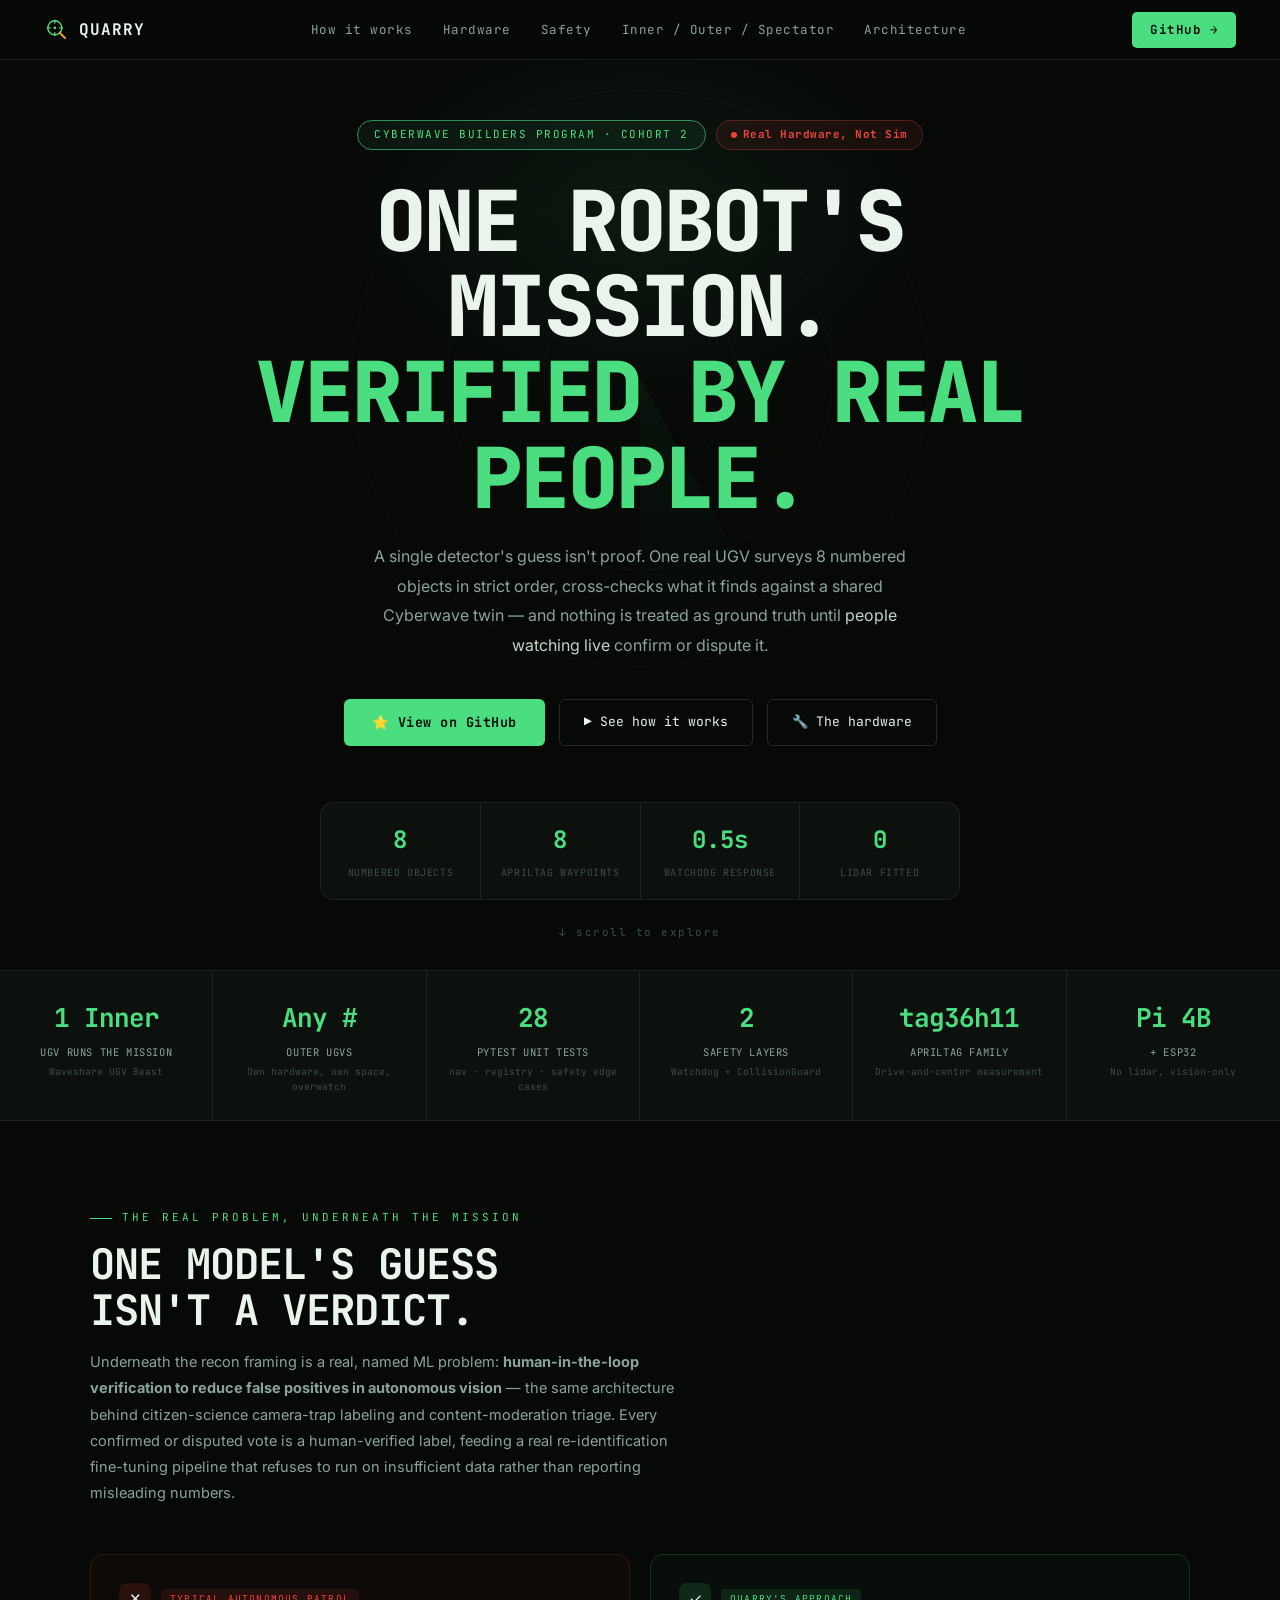
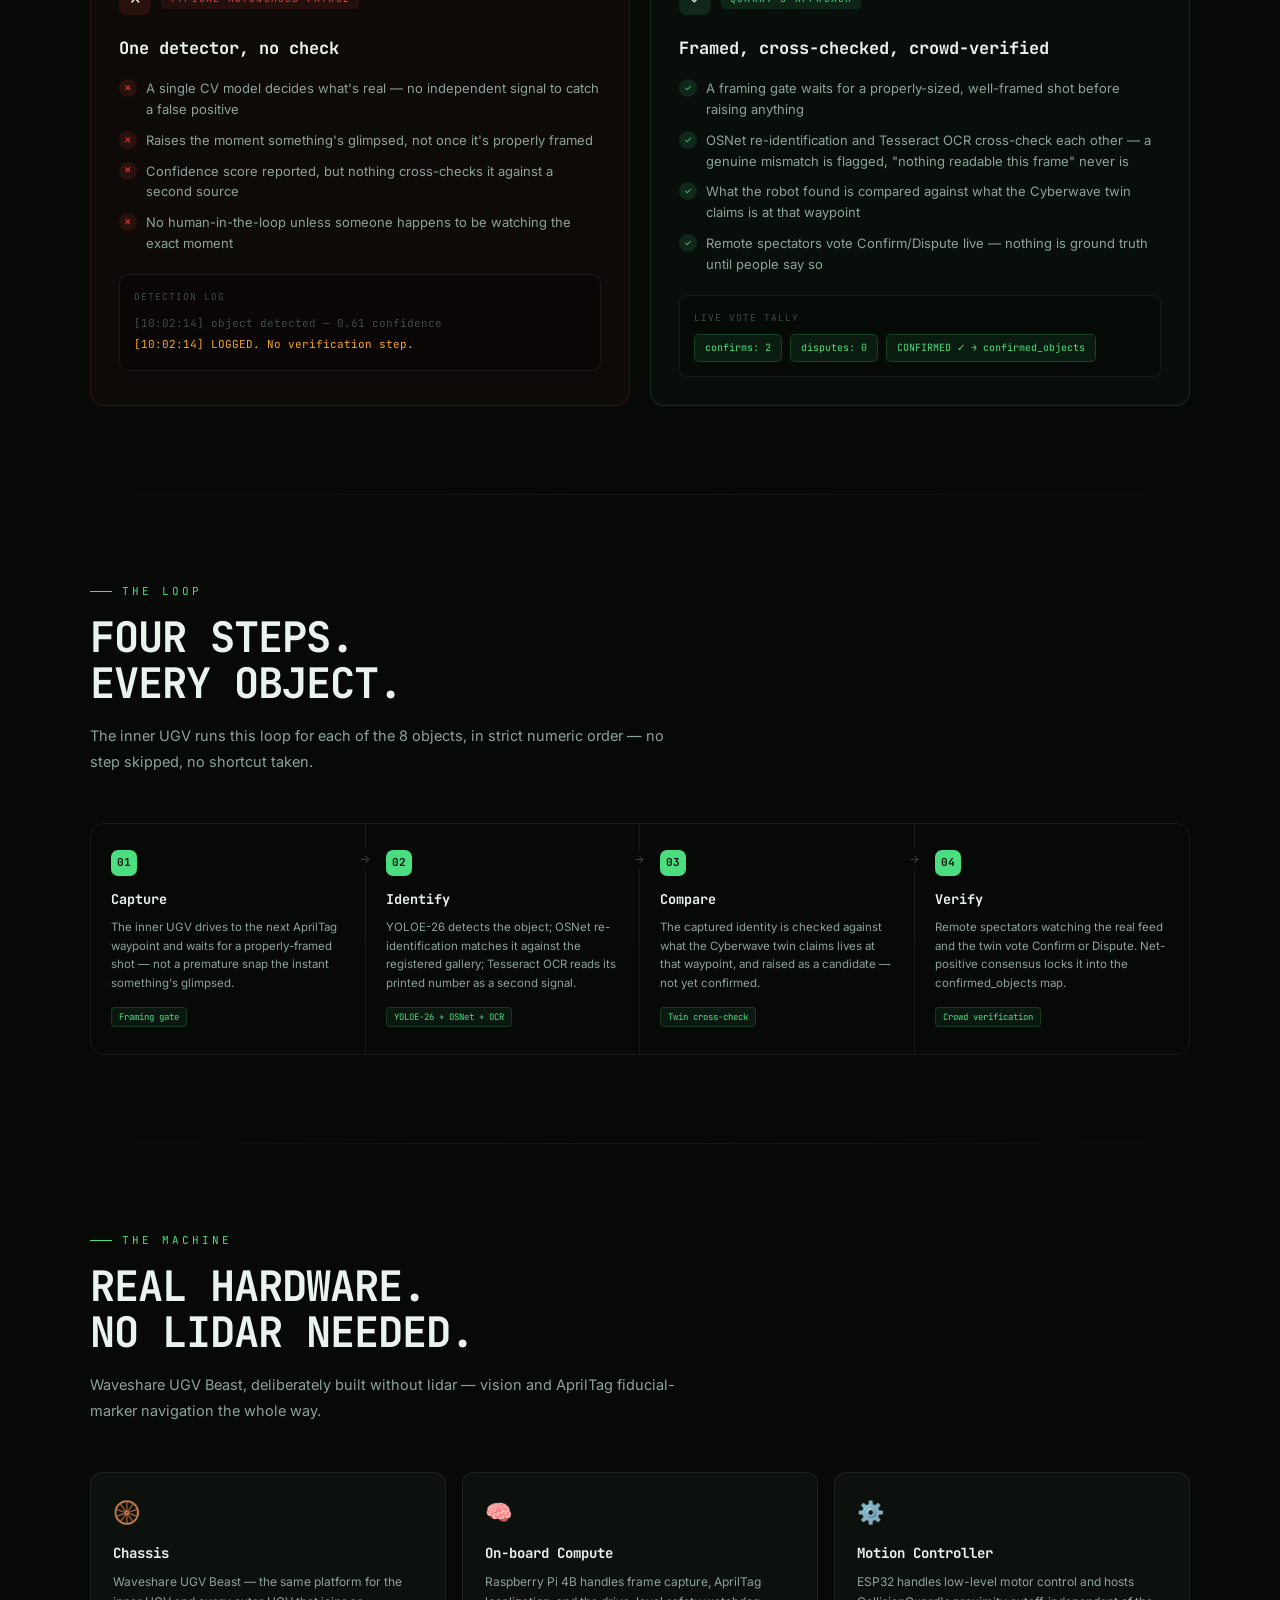
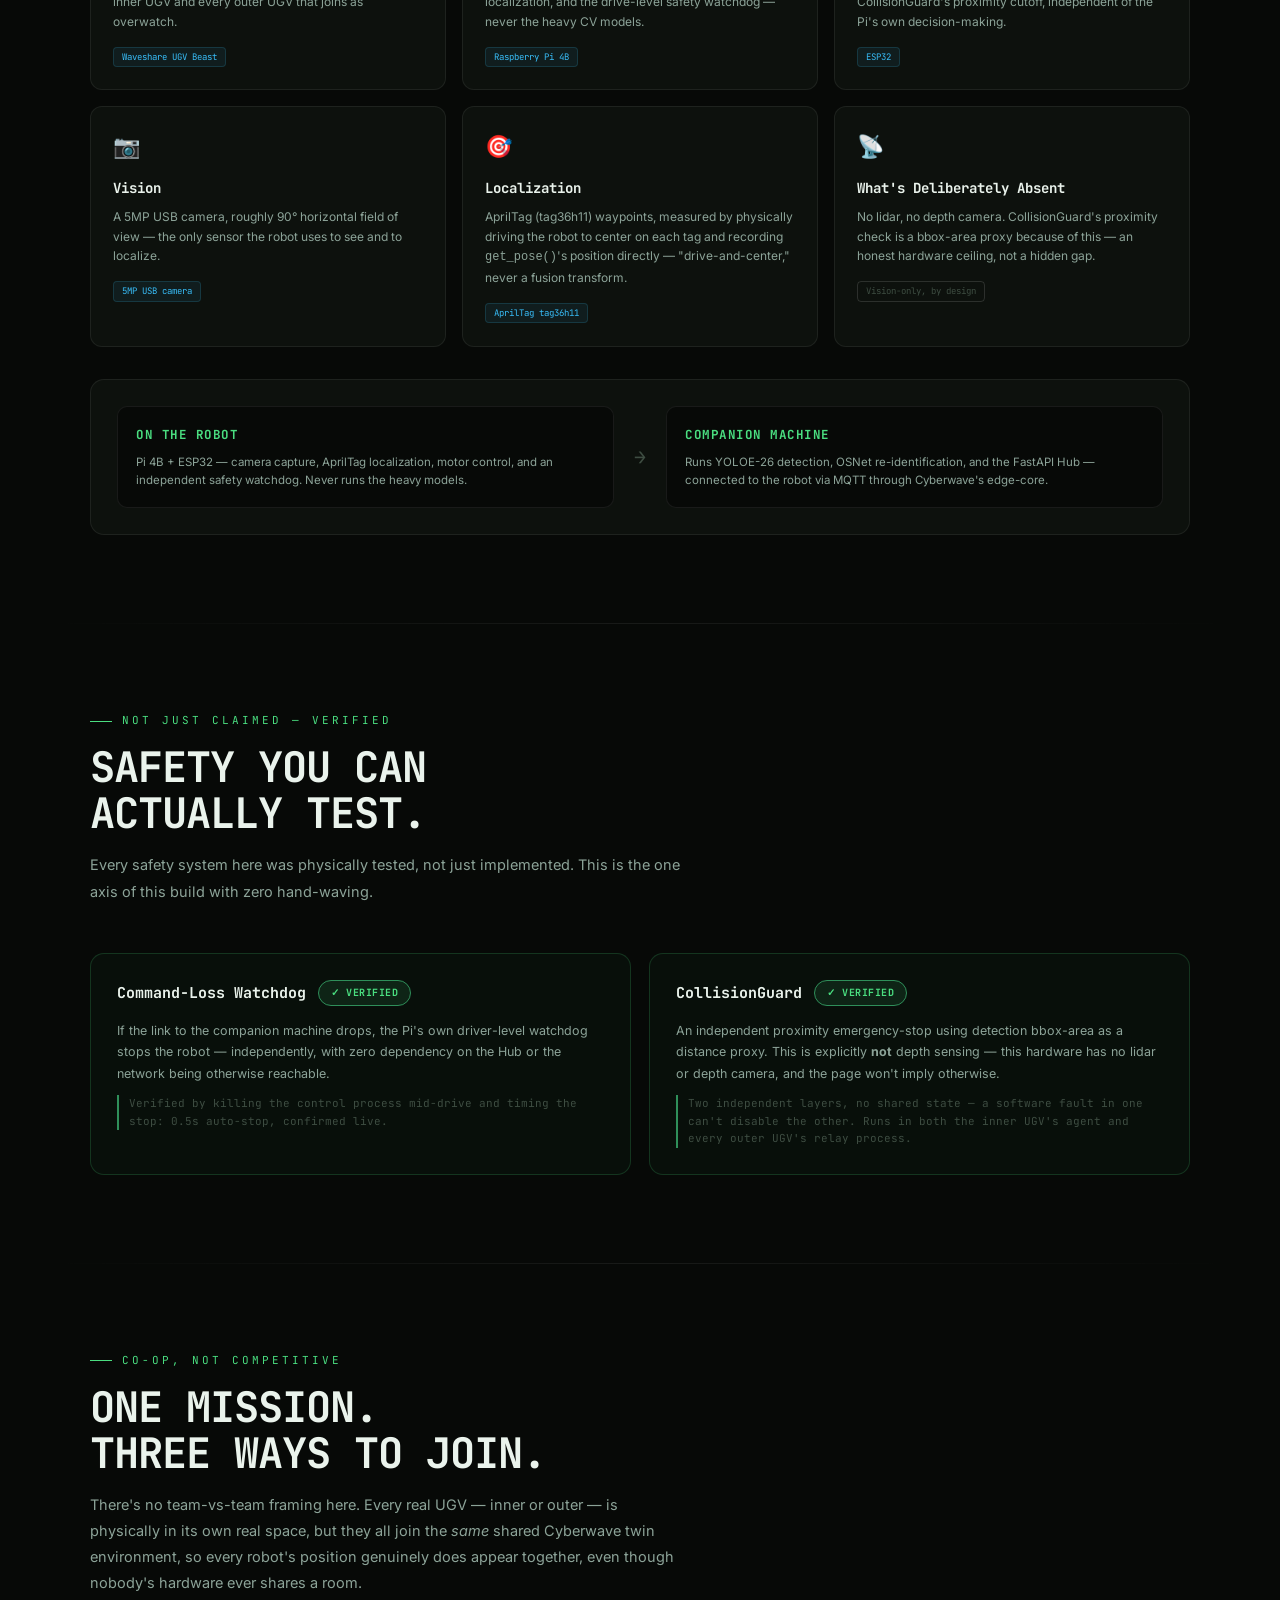
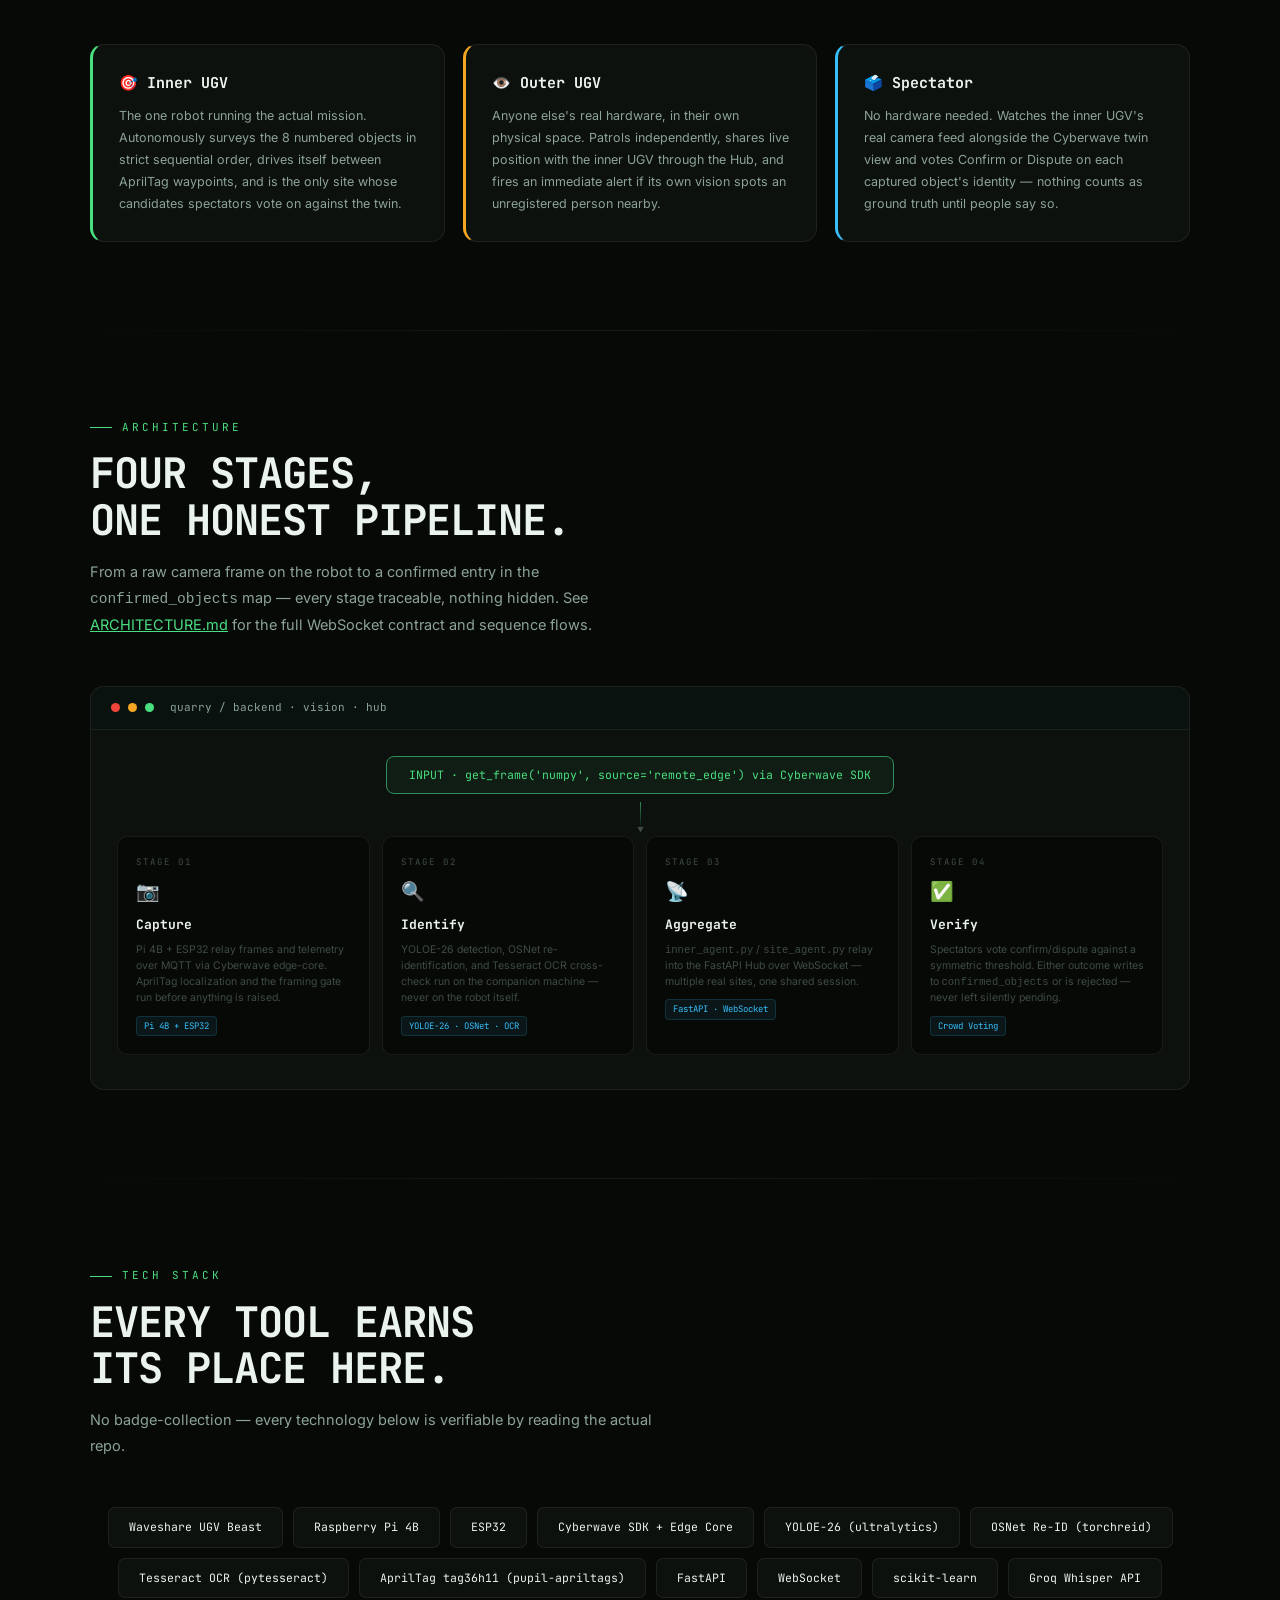
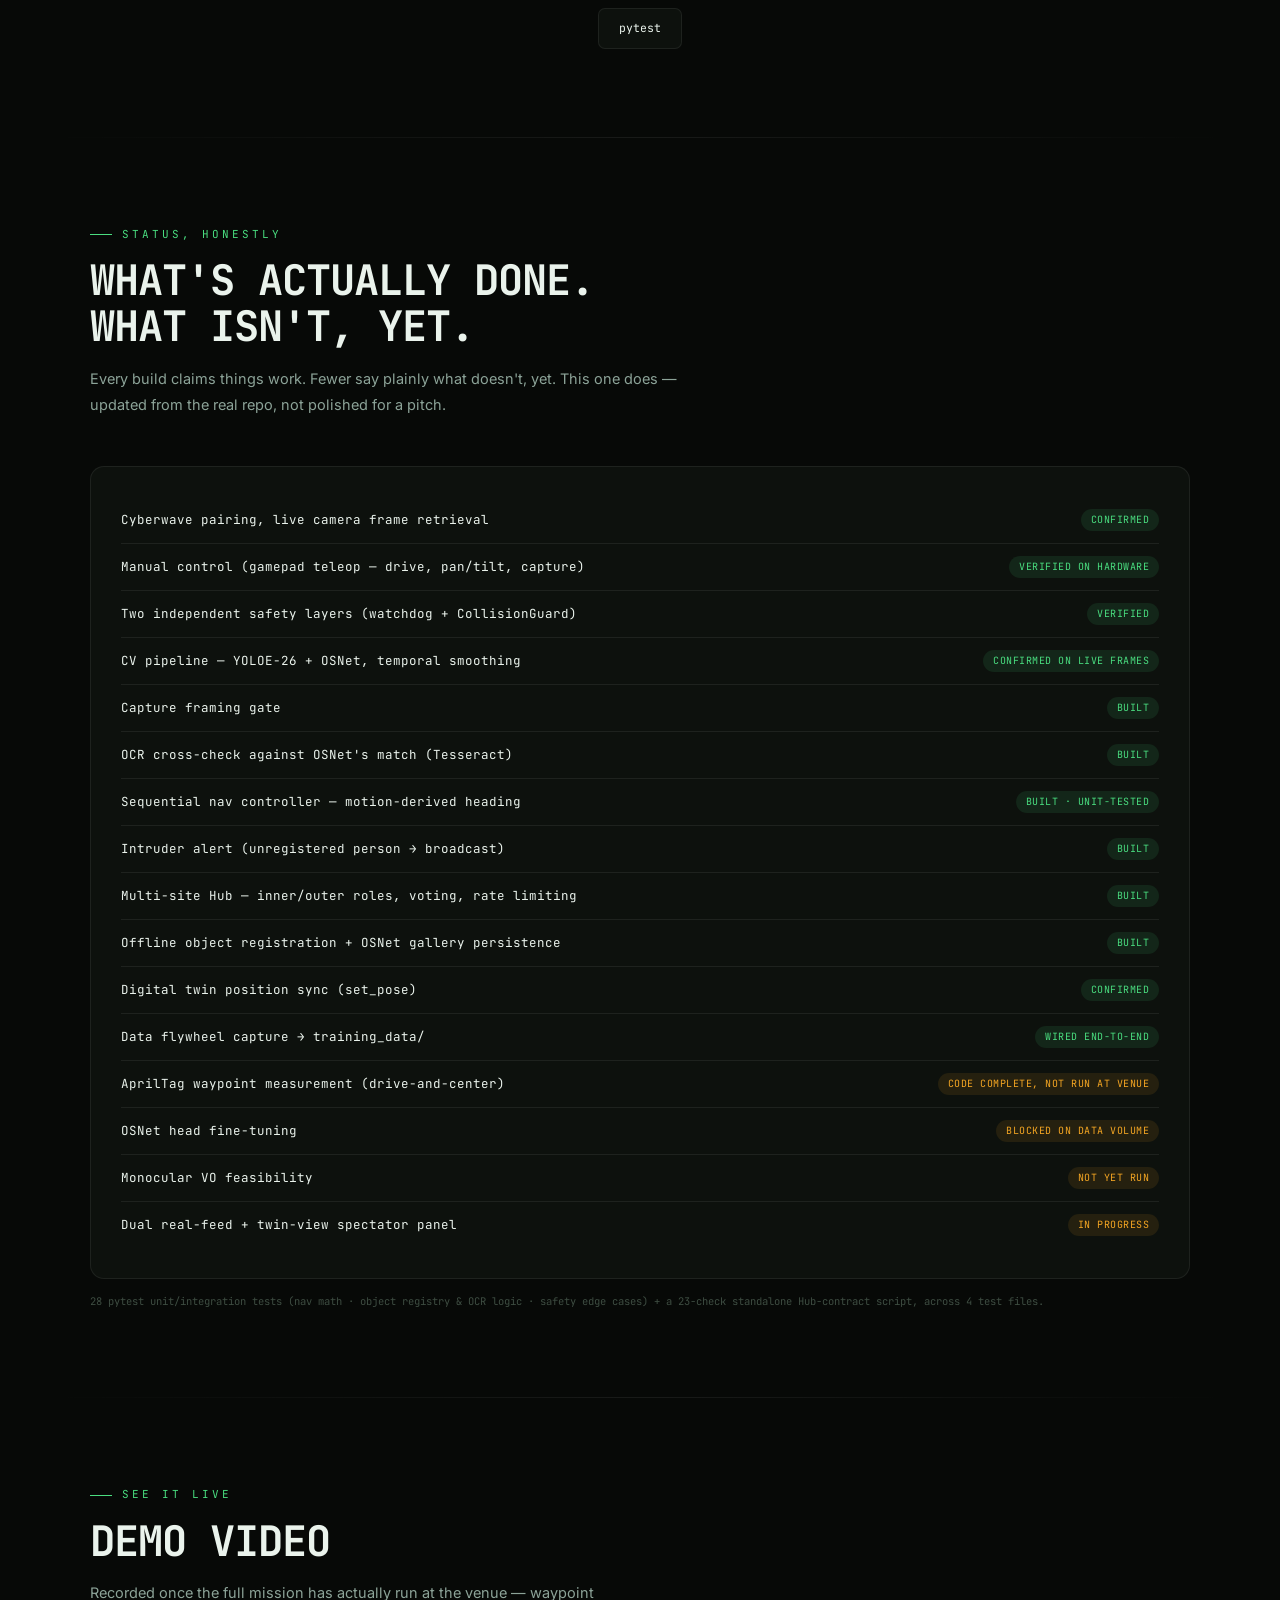
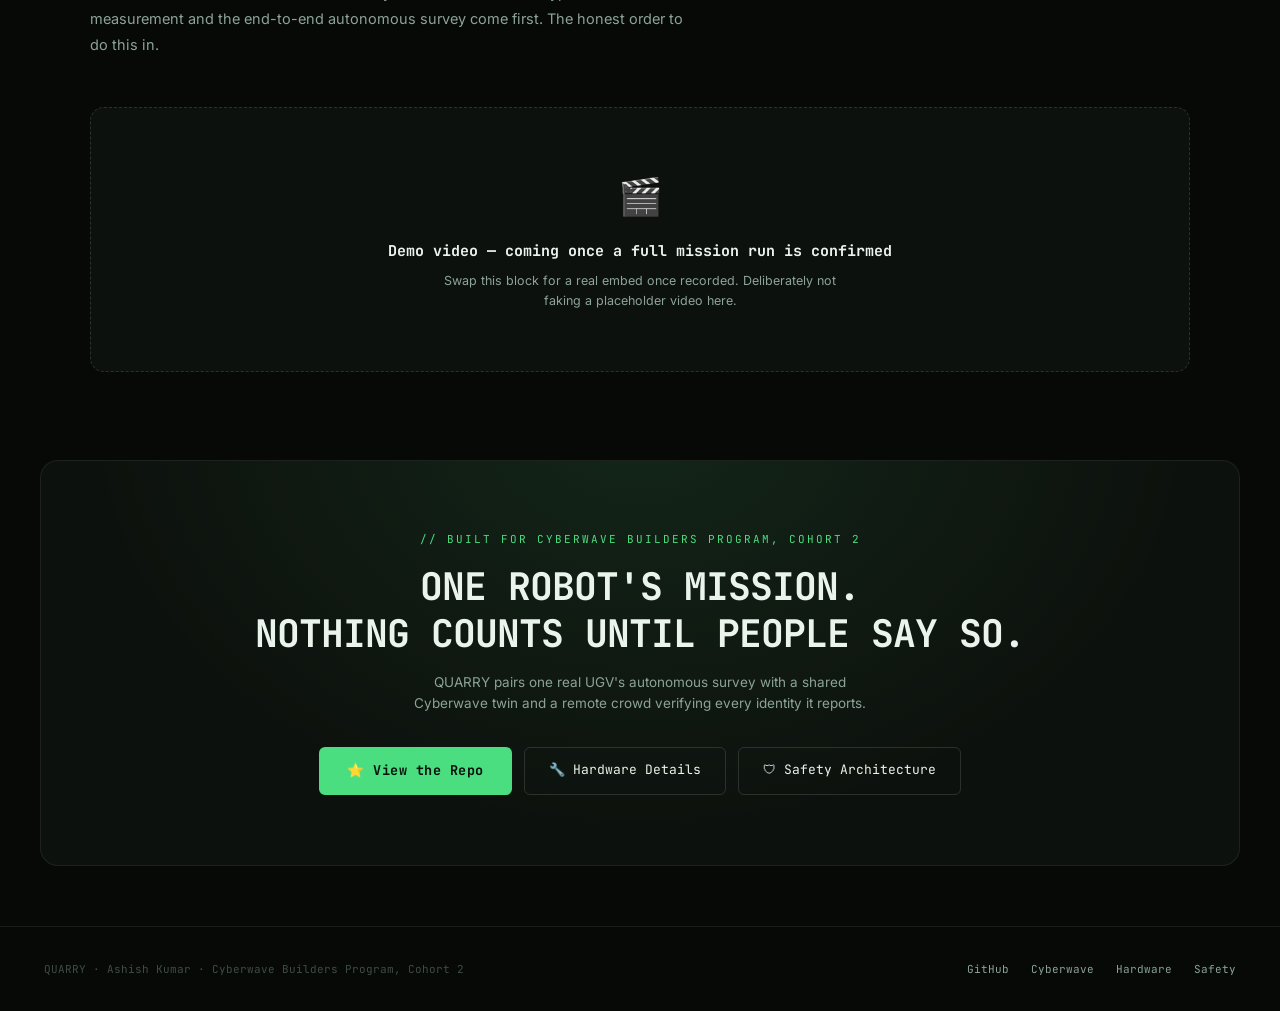
==== commit 0d612ce9: "Replace broken/bulky base64 logo with inline SVG crosshair mark" ====
--- a/docs/index.html
+++ b/docs/index.html
@@ -5,7 +5,7 @@
 <meta name="viewport" content="width=device-width, initial-scale=1.0">
 <title>QUARRY — One Robot's Real Mission, Verified by Real People</title>
 <meta name="description" content="QUARRY — a real Waveshare UGV Beast autonomously surveys 8 numbered objects, cross-checked against a shared Cyberwave twin and verified by a remote crowd. Human-in-the-loop verification for autonomous vision. Cyberwave Builders Program, Cohort 2.">
-<link rel="icon" href="[data-uri]">
+<link rel="icon" href="data:image/svg+xml,%3Csvg xmlns='http://www.w3.org/2000/svg' viewBox='0 0 48 48'%3E%3Crect width='48' height='48' rx='10' fill='%23070907'/%3E%3Ccircle cx='20' cy='20' r='13' fill='none' stroke='%234ADE80' stroke-width='2.5'/%3E%3Cline x1='20' y1='6' x2='20' y2='11' stroke='%234ADE80' stroke-width='2.5' stroke-linecap='round'/%3E%3Cline x1='20' y1='29' x2='20' y2='34' stroke='%234ADE80' stroke-width='2.5' stroke-linecap='round'/%3E%3Cline x1='6' y1='20' x2='11' y2='20' stroke='%234ADE80' stroke-width='2.5' stroke-linecap='round'/%3E%3Cline x1='29' y1='20' x2='34' y2='20' stroke='%234ADE80' stroke-width='2.5' stroke-linecap='round'/%3E%3Ccircle cx='20' cy='20' r='2.5' fill='%234ADE80'/%3E%3Cline x1='29' y1='29' x2='39' y2='39' stroke='%23F5A623' stroke-width='3.5' stroke-linecap='round'/%3E%3C/svg%3E">
 <link rel="preconnect" href="https://fonts.googleapis.com">
 <link href="https://fonts.googleapis.com/css2?family=JetBrains+Mono:wght@400;500;600;700;800&family=Inter:wght@300;400;500;600;700&display=swap" rel="stylesheet">
 <style>
@@ -43,7 +43,7 @@
 /* ── NAV ── */
 nav{position:fixed;top:0;left:0;right:0;z-index:100;display:flex;align-items:center;justify-content:space-between;padding:0 44px;height:60px;background:rgba(7,9,7,.85);backdrop-filter:blur(14px);border-bottom:1px solid var(--border)}
 .nav-logo{display:flex;align-items:center;gap:9px;text-decoration:none}
-.nav-logo img{width:26px;height:26px}
+.nav-logo svg{width:26px;height:26px;flex-shrink:0}
 .nav-logo-name{font-family:var(--mono);font-size:16px;font-weight:700;letter-spacing:1px}
 .nav-links{display:flex;align-items:center;gap:30px}
 .nav-links a{font-size:12.5px;font-family:var(--mono);color:var(--text2);text-decoration:none;letter-spacing:.5px;transition:color .2s}
@@ -240,7 +240,7 @@
 </div>
 
 <nav>
-  <a href="#" class="nav-logo"><img src="[data-uri]" alt="QUARRY"><span class="nav-logo-name">QUARRY</span></a>
+  <a href="#" class="nav-logo"><svg viewBox="0 0 48 48" fill="none" xmlns="http://www.w3.org/2000/svg" aria-label="QUARRY logo"><circle cx="20" cy="20" r="13" stroke="#4ADE80" stroke-width="2.5"/><line x1="20" y1="6" x2="20" y2="11" stroke="#4ADE80" stroke-width="2.5" stroke-linecap="round"/><line x1="20" y1="29" x2="20" y2="34" stroke="#4ADE80" stroke-width="2.5" stroke-linecap="round"/><line x1="6" y1="20" x2="11" y2="20" stroke="#4ADE80" stroke-width="2.5" stroke-linecap="round"/><line x1="29" y1="20" x2="34" y2="20" stroke="#4ADE80" stroke-width="2.5" stroke-linecap="round"/><circle cx="20" cy="20" r="2.5" fill="#4ADE80"/><line x1="29" y1="29" x2="39" y2="39" stroke="#F5A623" stroke-width="3.5" stroke-linecap="round"/></svg><span class="nav-logo-name">QUARRY</span></a>
   <div class="nav-links">
     <a href="#how">How it works</a>
     <a href="#hardware">Hardware</a>
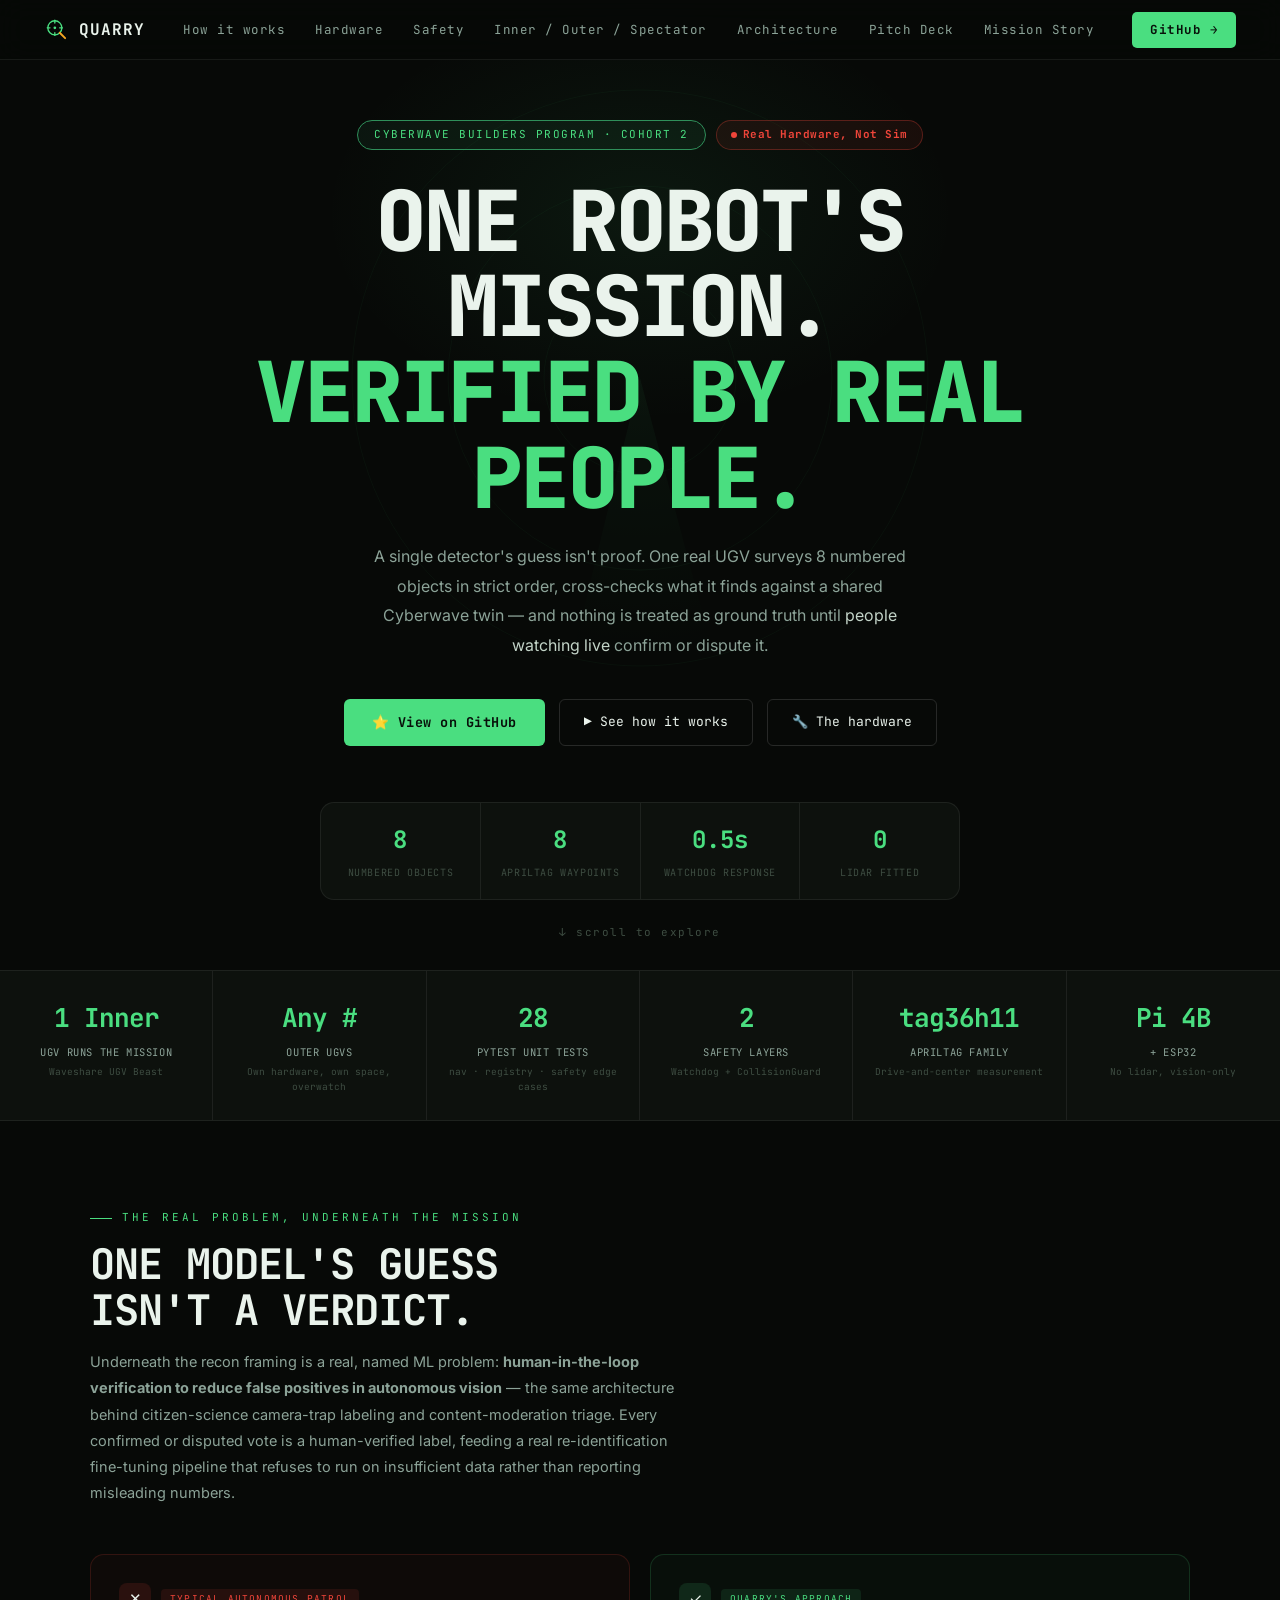
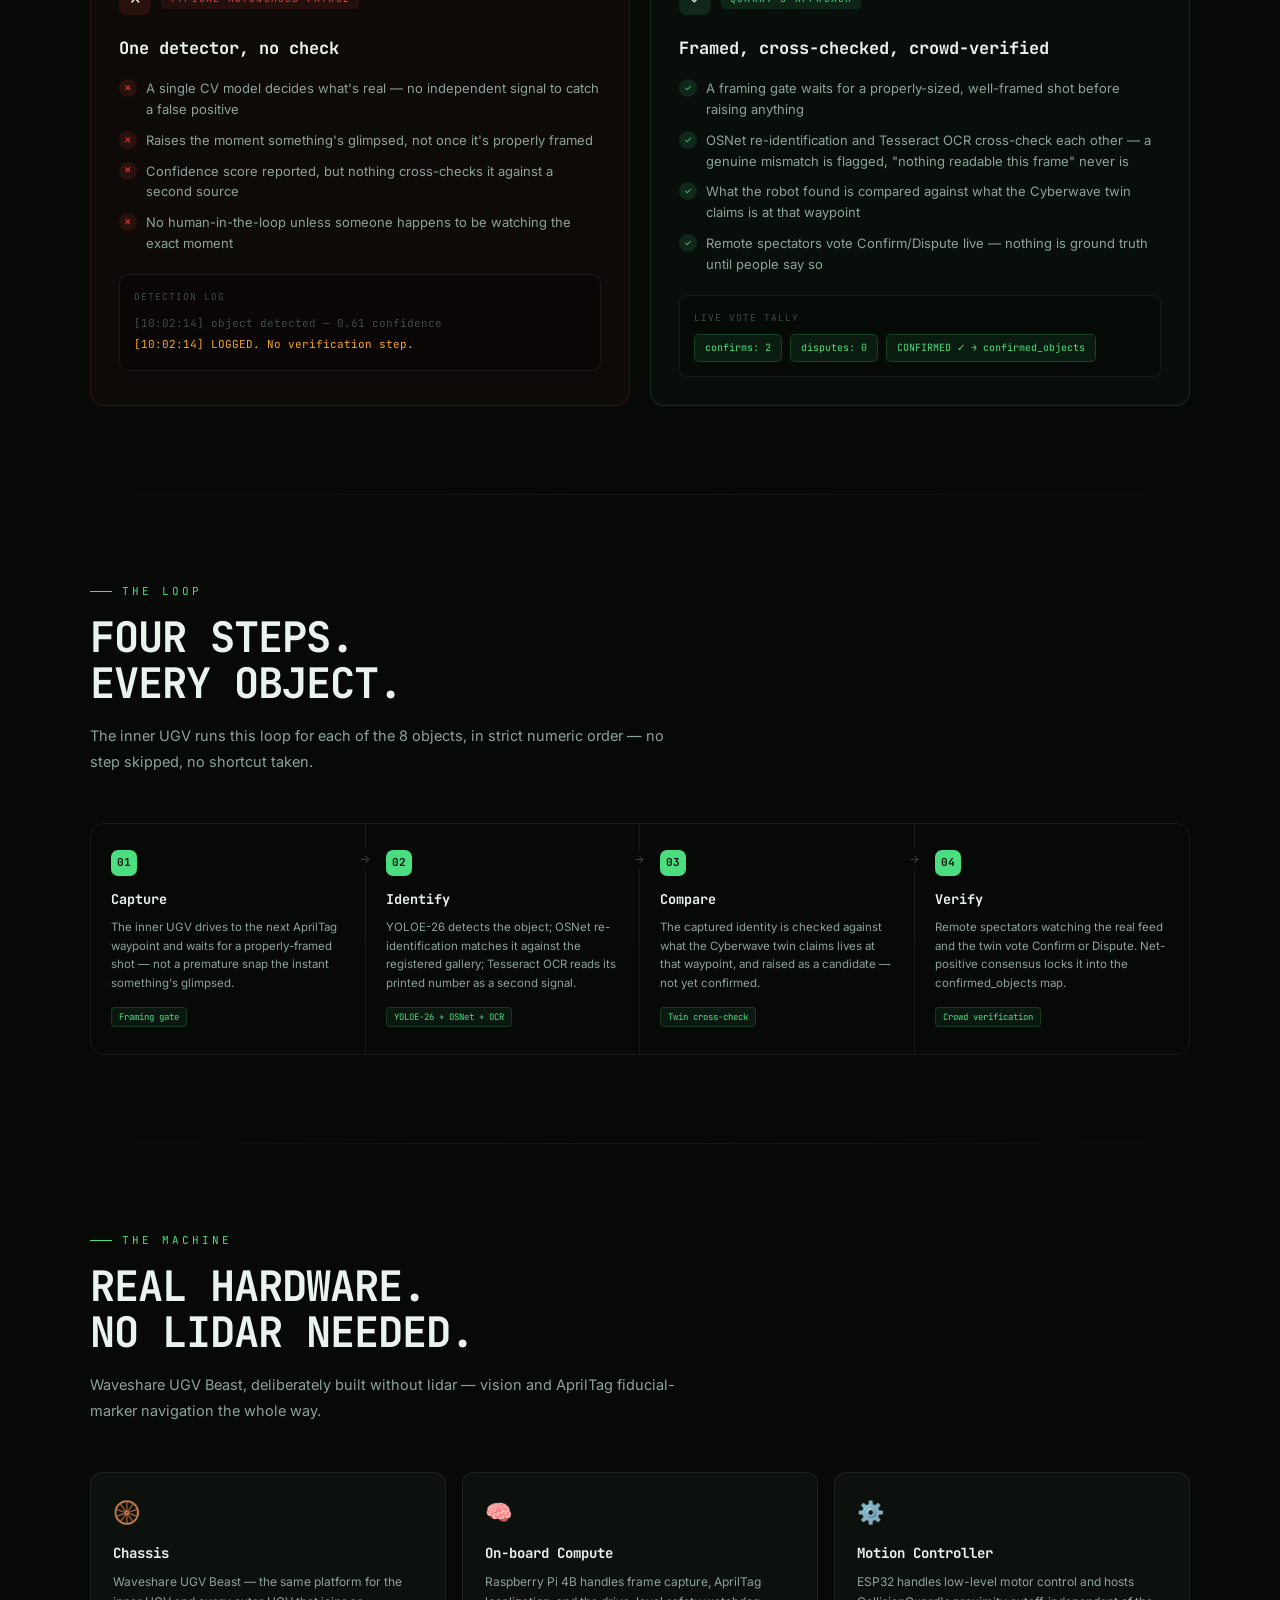
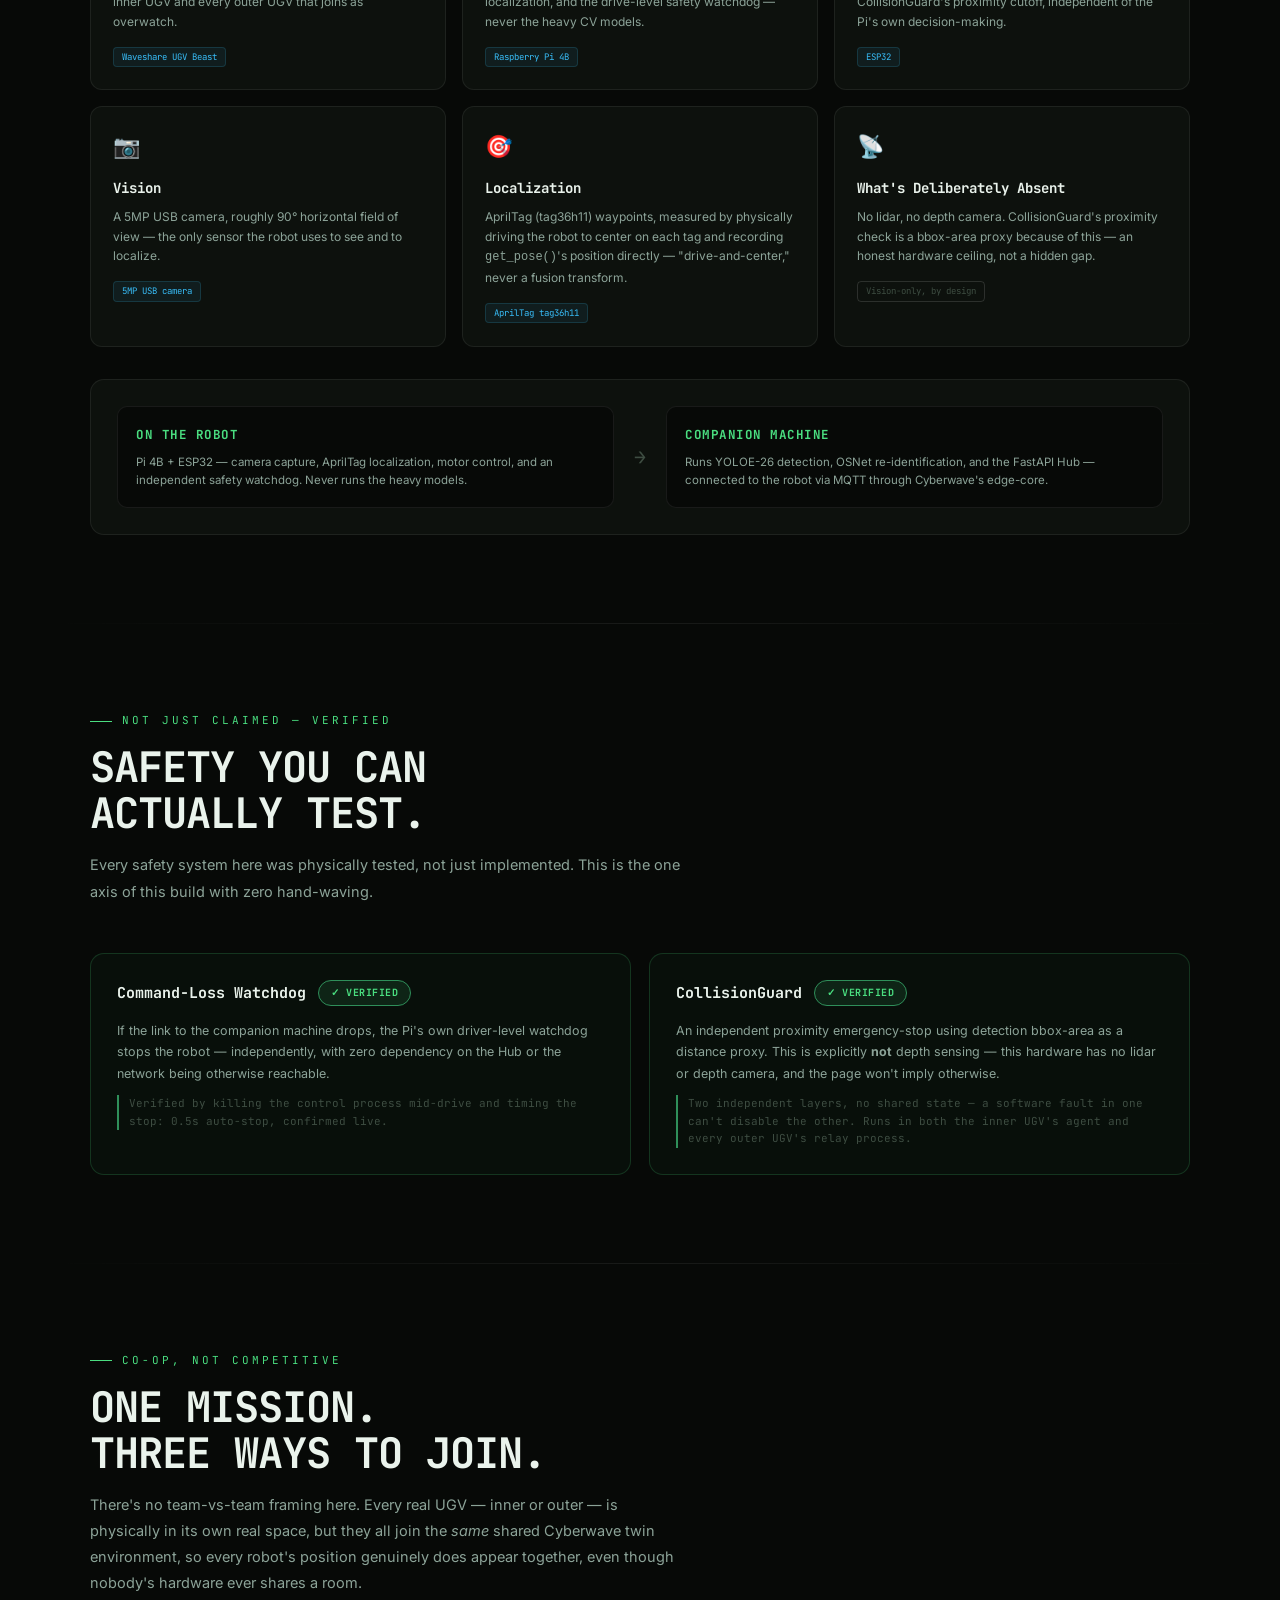
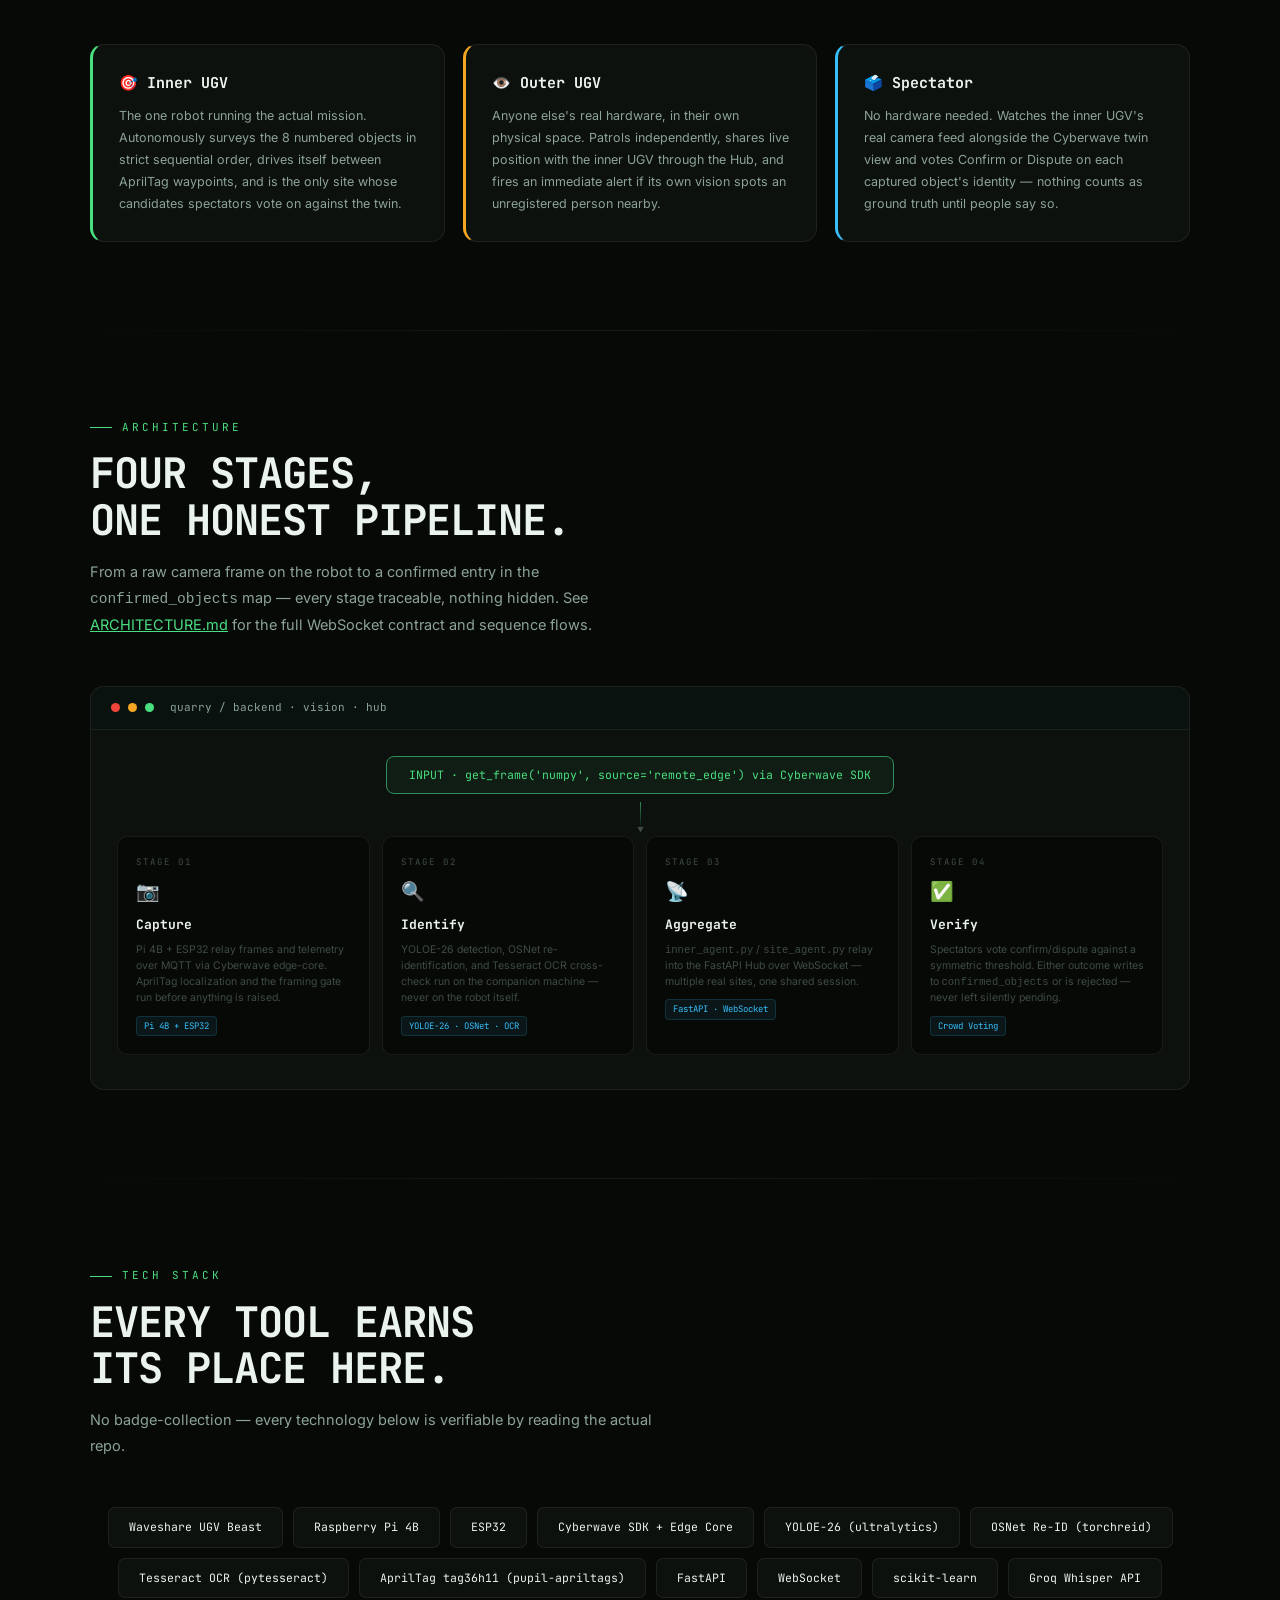
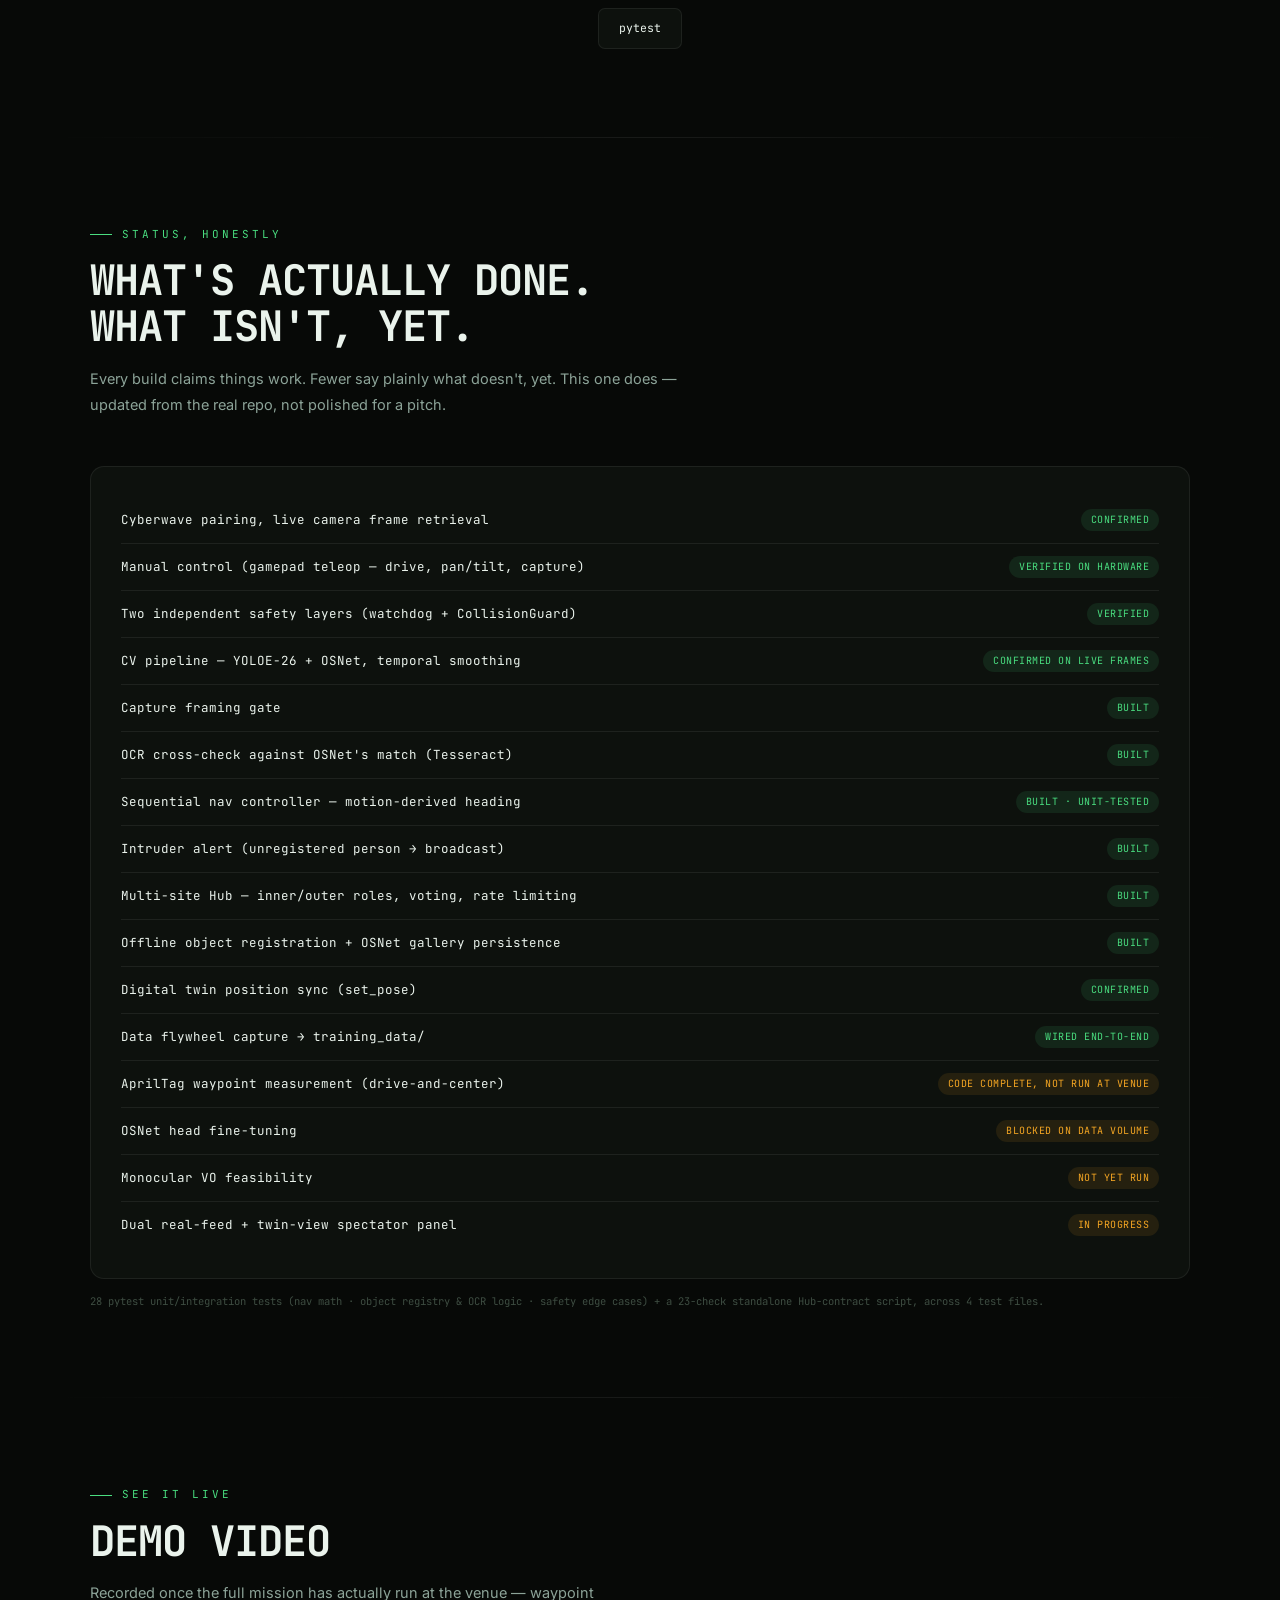
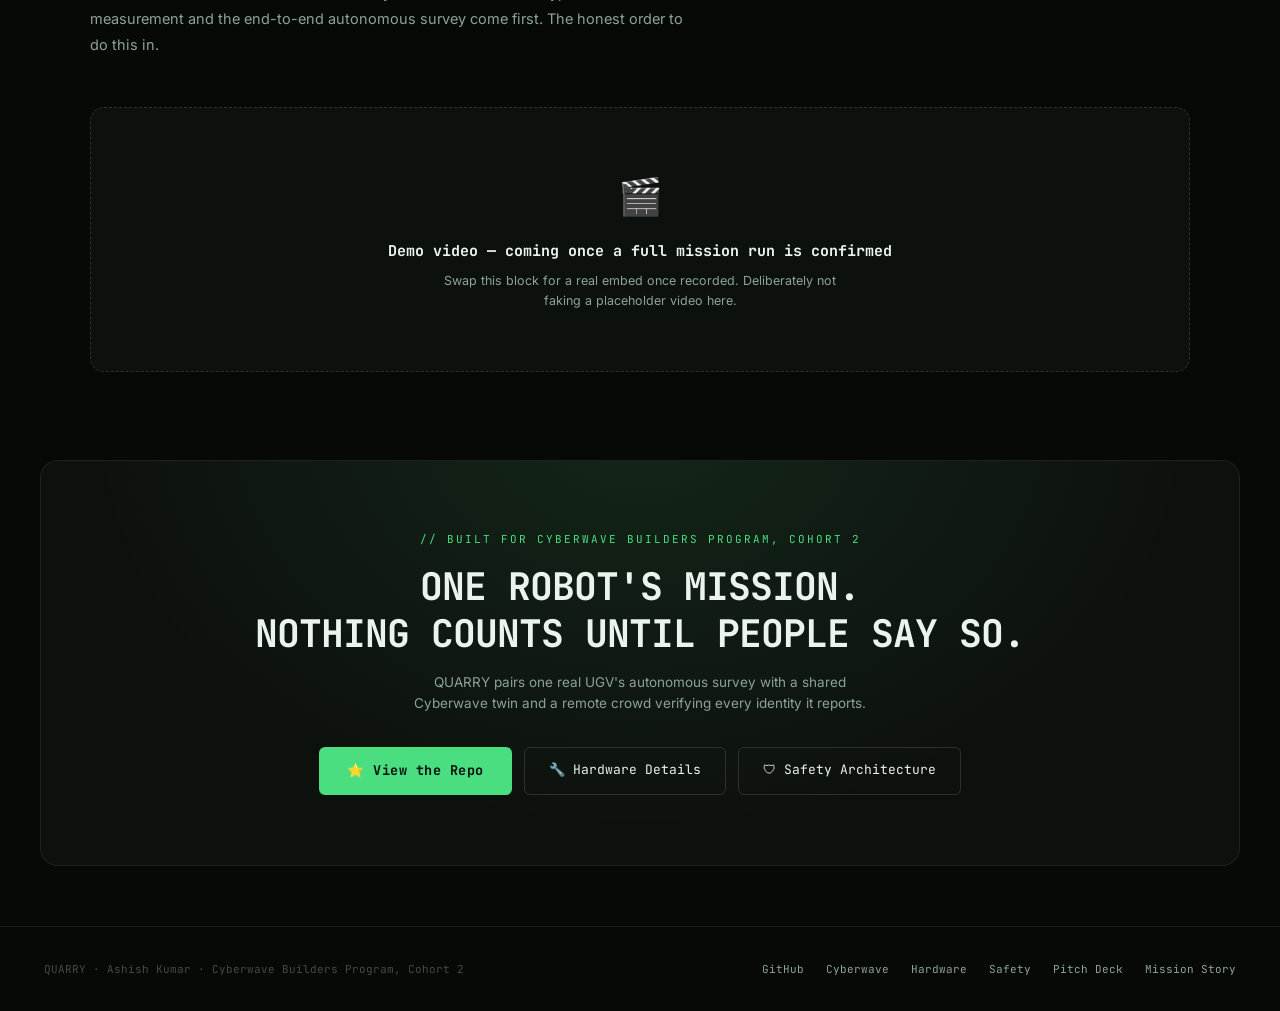
==== commit 7354ebf3: "Link Pitch Deck and Mission Story pages from landing page nav/footer" ====
--- a/docs/index.html
+++ b/docs/index.html
@@ -247,6 +247,8 @@
     <a href="#safety">Safety</a>
     <a href="#roles">Inner / Outer / Spectator</a>
     <a href="#architecture">Architecture</a>
+    <a href="pitch/">Pitch Deck</a>
+    <a href="mission-story/">Mission Story</a>
   </div>
   <a href="https://github.com/ashish-doing/Quarry" target="_blank" class="nav-cta">GitHub →</a>
 </nav>
@@ -590,6 +592,8 @@
     <a href="https://cyberwave.com" target="_blank">Cyberwave</a>
     <a href="#hardware">Hardware</a>
     <a href="#safety">Safety</a>
+    <a href="pitch/">Pitch Deck</a>
+    <a href="mission-story/">Mission Story</a>
   </div>
 </footer>
 
